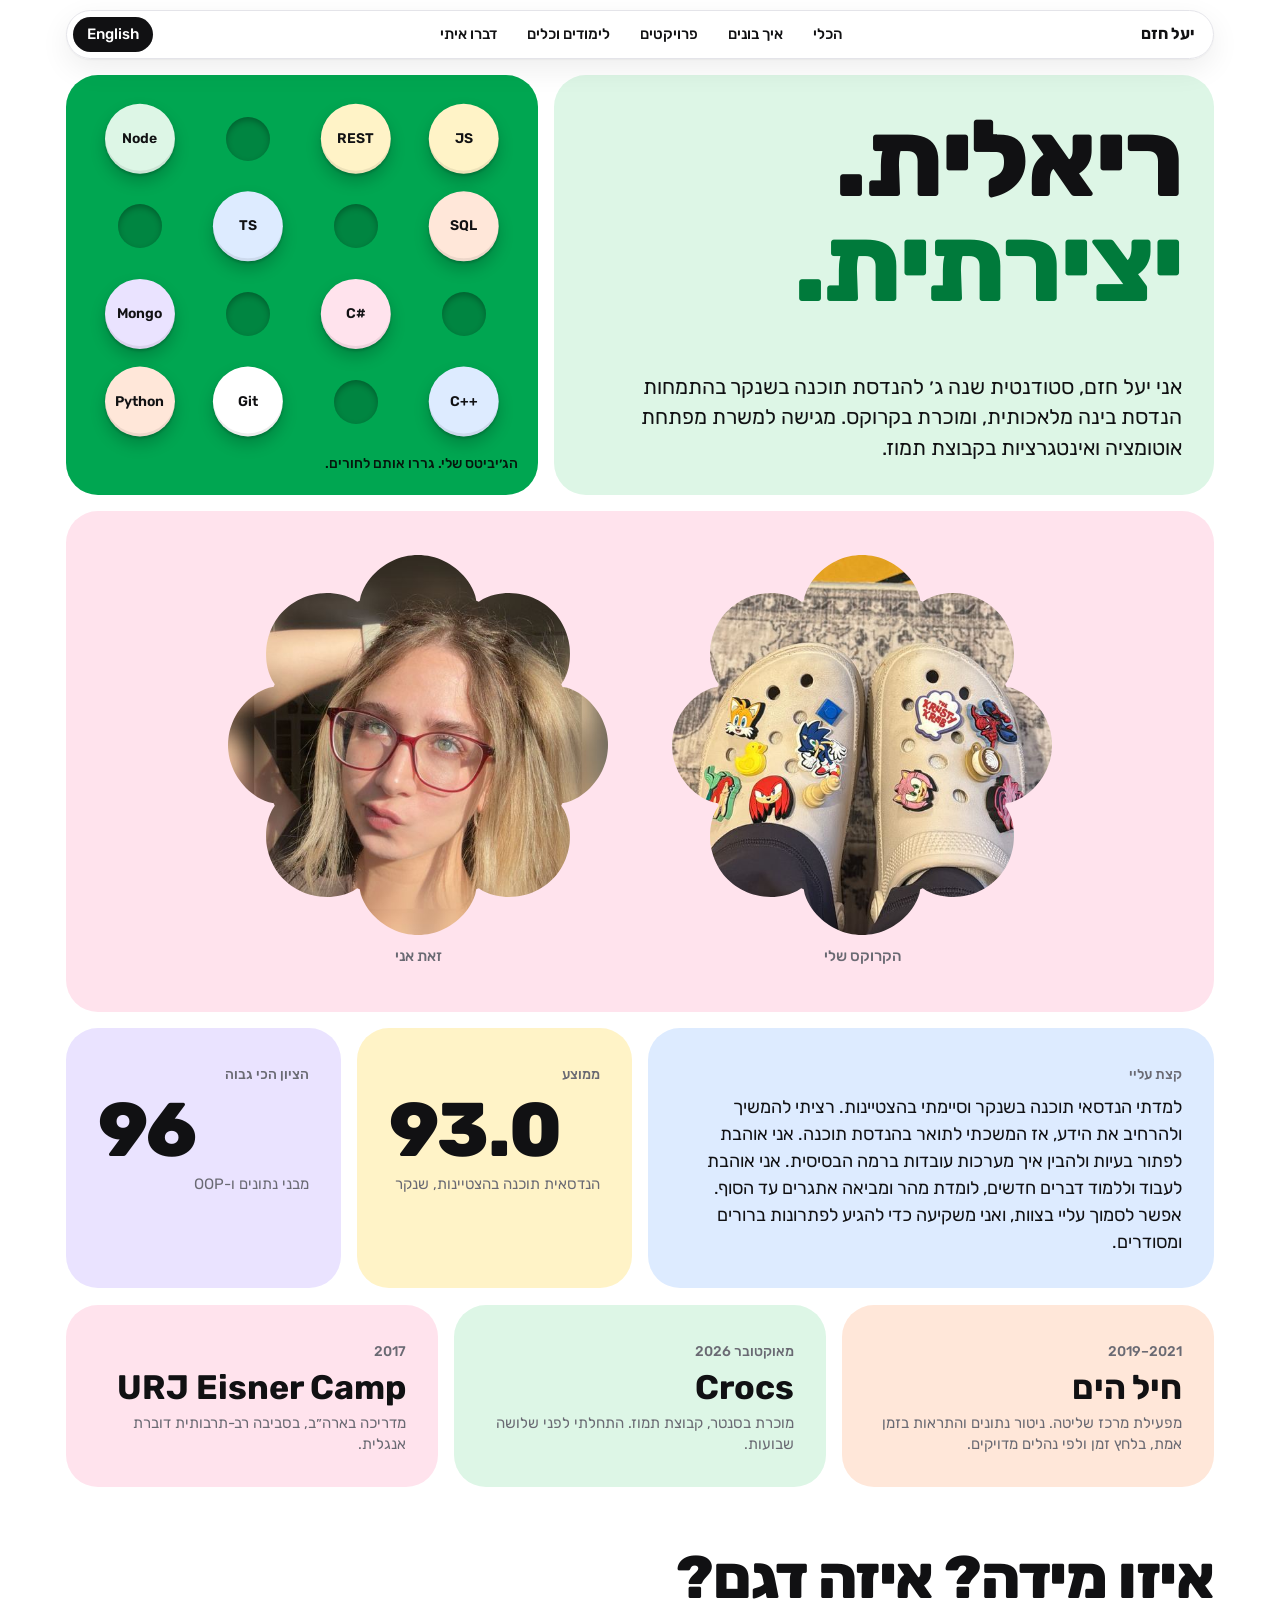
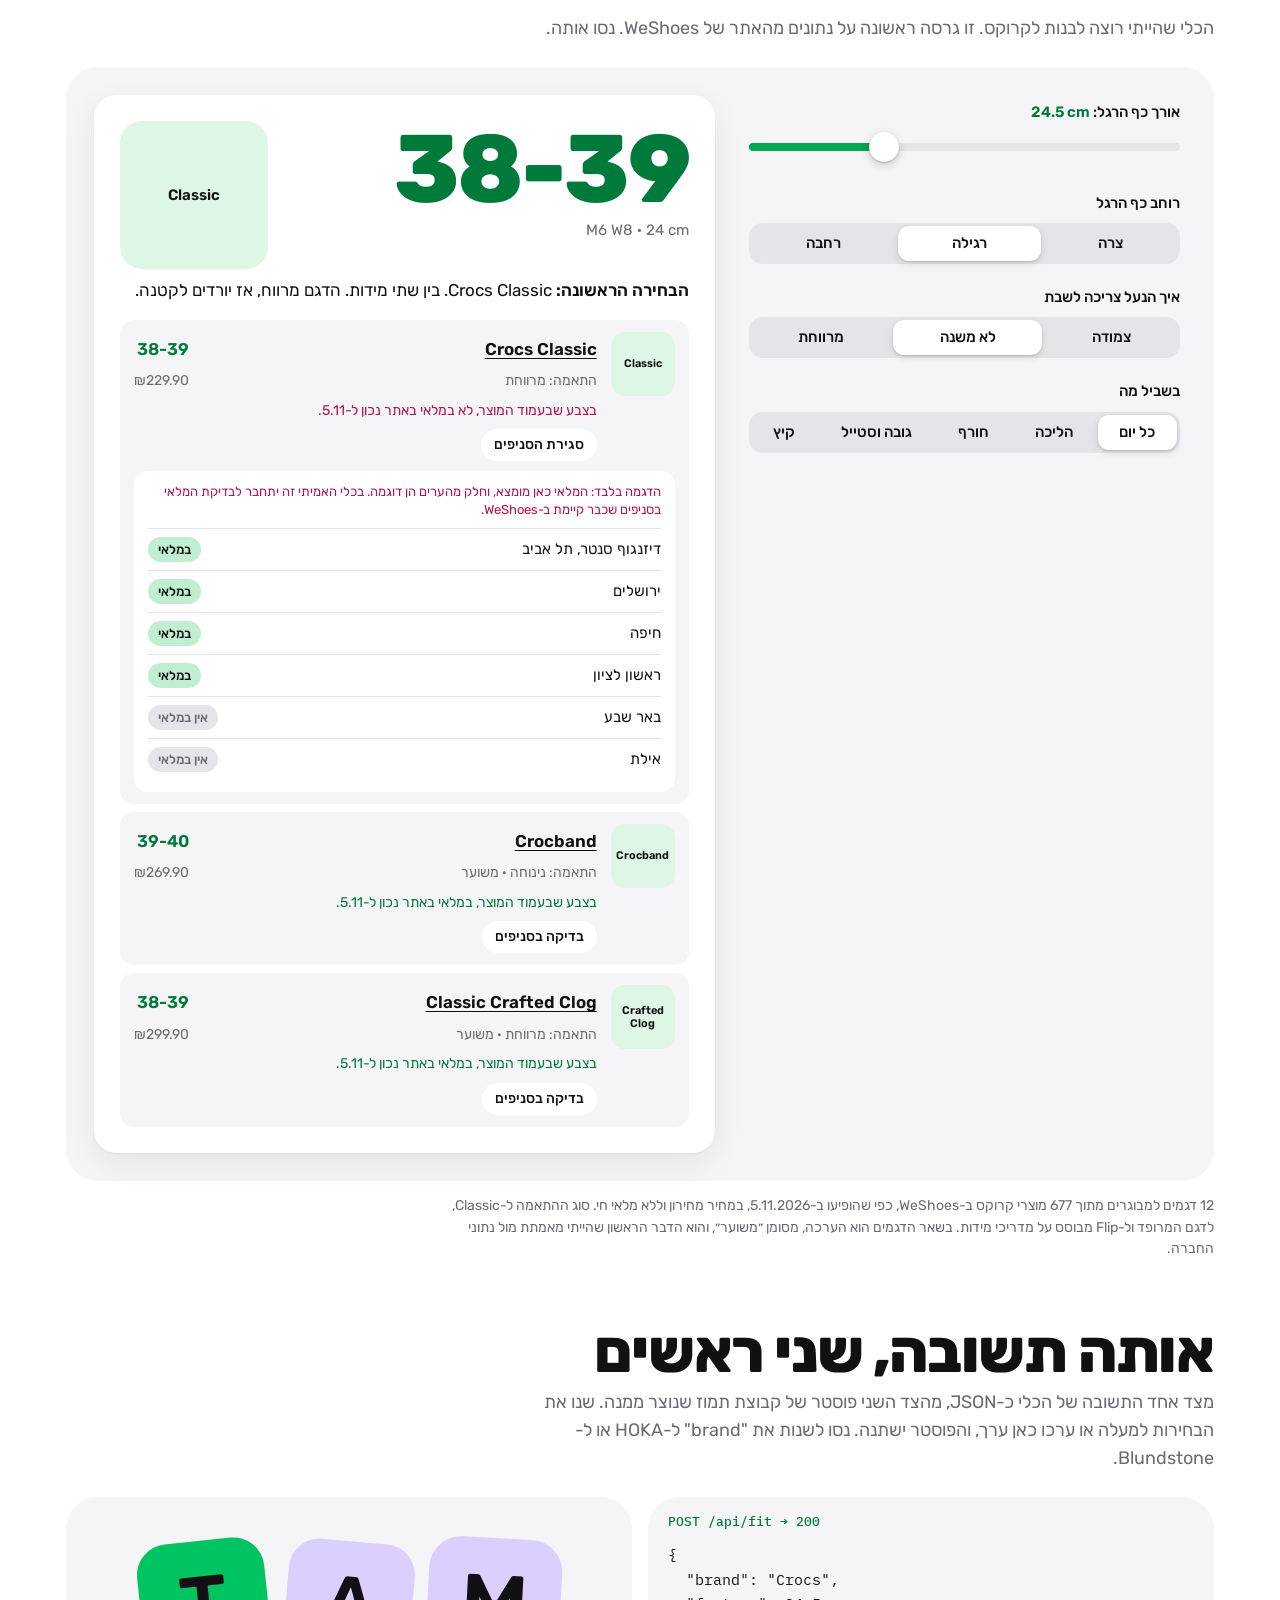
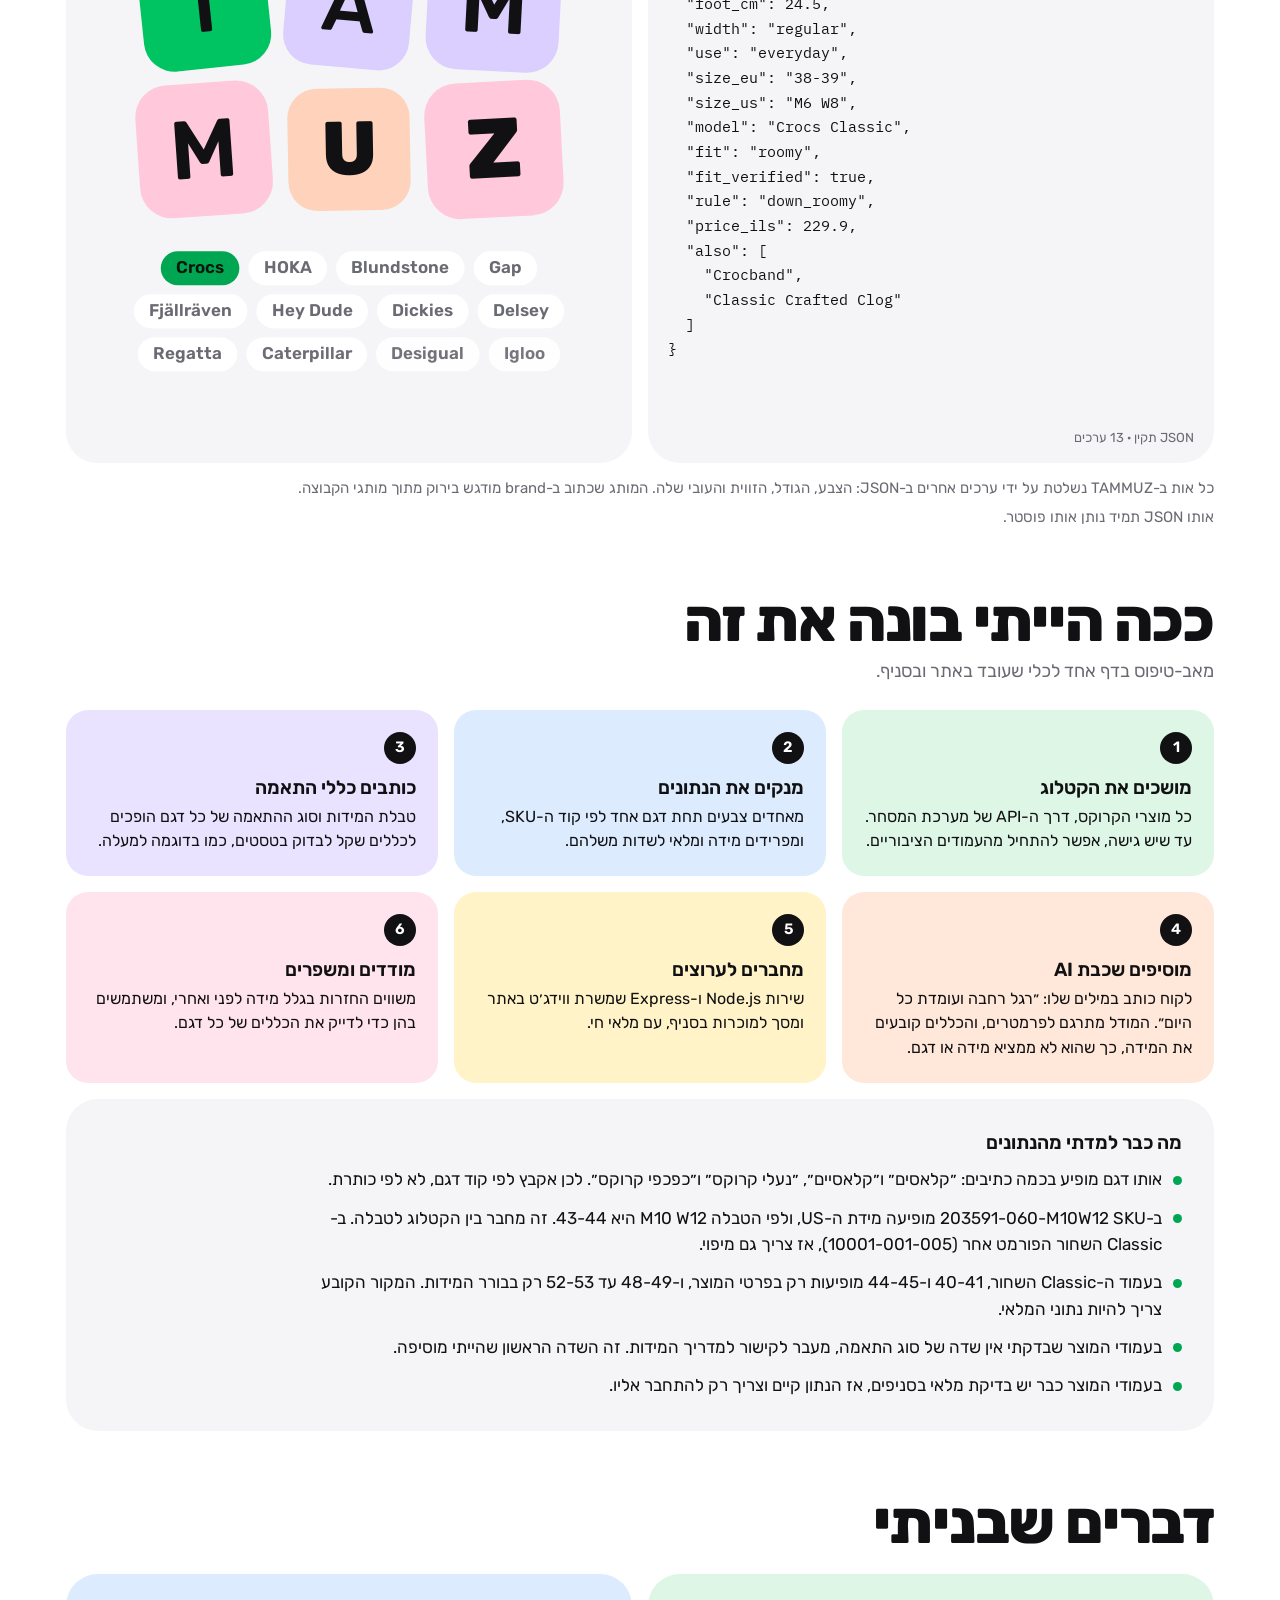
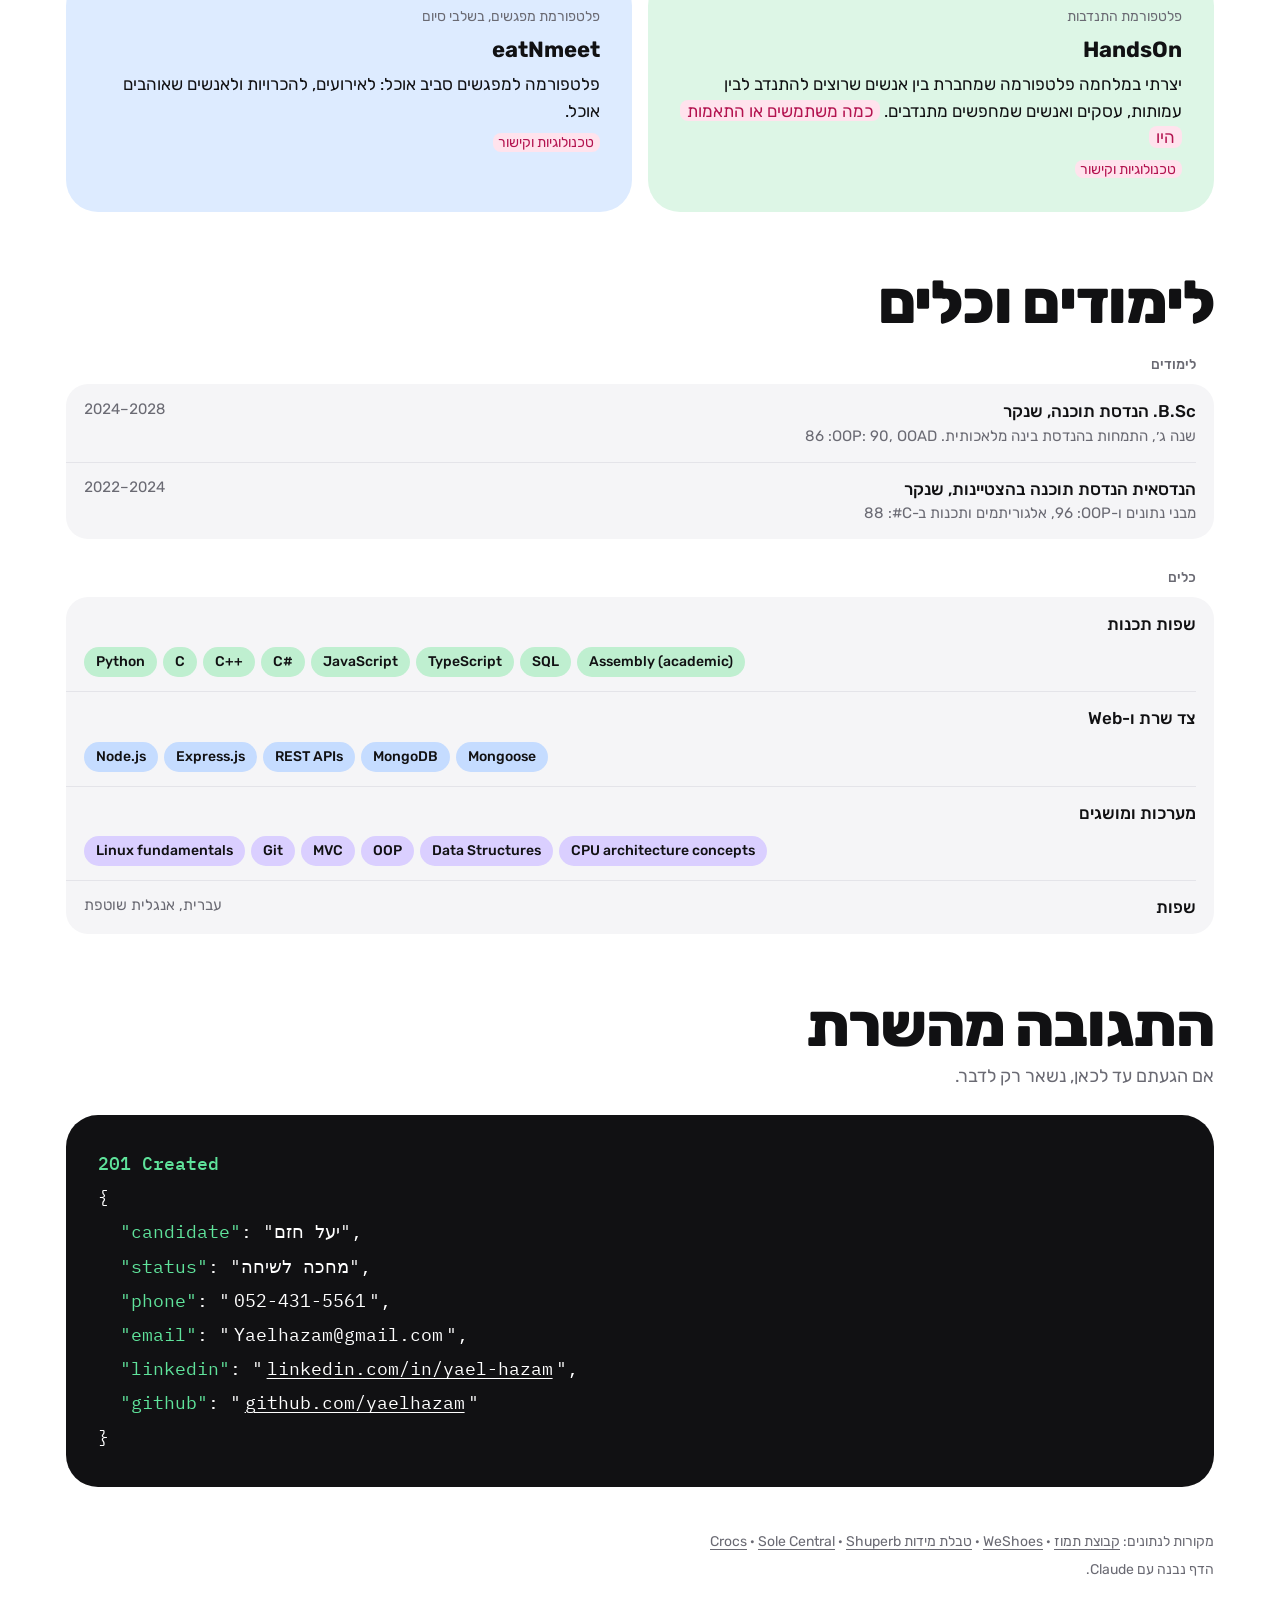
==== index.html @ b207a718 "Add files via upload" ====
<!doctype html>
<html lang="he" dir="rtl">
<head>
<meta charset="utf-8">
<meta name="viewport" content="width=device-width,initial-scale=1,viewport-fit=cover">
<style>:root{color-scheme:light;box-sizing:border-box;padding-top:env(safe-area-inset-top,0px);padding-bottom:env(safe-area-inset-bottom,0px)}body{margin:0;padding:0;font:14px -apple-system,BlinkMacSystemFont,sans-serif}img{max-width:100%}[hidden]{display:none!important}</style>
<title>יעל חזם | Yael Hazam</title>
<meta name="description" content="יעל חזם, סטודנטית להנדסת תוכנה בשנקר בהתמחות הנדסת בינה מלאכותית. מועמדת למשרת מפתחת אוטומציה ואינטגרציות בקבוצת תמוז.">
<meta property="og:title" content="יעל חזם | Yael Hazam">
<meta property="og:description" content="ריאלית. יצירתית. מועמדת למשרת מפתחת אוטומציה ואינטגרציות בקבוצת תמוז.">
<link rel="preconnect" href="https://fonts.googleapis.com">
<link rel="preconnect" href="https://fonts.gstatic.com" crossorigin>
<link rel="stylesheet" href="https://fonts.googleapis.com/css2?family=Rubik:wght@400;500;600;700;800&family=IBM+Plex+Mono:wght@400;500&display=swap">
<style>
/* Layout: an iOS-style bento of soft rounded cards. White and black, Crocs green as the one strong color, pastels as card fills. */
:root {
  --bg: #FFFFFF;
  --surface: #F5F5F7;
  --card: #FFFFFF;
  --fg: #111113;
  --muted: #6A6A73;
  --line: #E4E4E9;
  --green: #00A651;
  --green-text: #007A3B;
  --on-green: #06170D;
  --hole: #008541;
  --mint: #DDF6E6;
  --sky: #DDEBFF;
  --lilac: #EAE3FF;
  --peach: #FFE7D9;
  --butter: #FFF3C7;
  --pink: #FFE3ED;
  --ink-card: #111113;
  --on-ink: #FFFFFF;
  --todo-bg: #FFE3ED;
  --todo-fg: #B3134F;
  --glass: rgba(255,255,255,.72);
  --shadow: 0 1px 2px rgba(17,17,19,.05), 0 10px 30px rgba(17,17,19,.07);
  --shadow-up: 0 2px 4px rgba(17,17,19,.06), 0 22px 48px rgba(17,17,19,.13);
  --key-stroke: #111113;
  --blend: multiply;
  --r-l: 32px;
  --r-m: 22px;
  --r-s: 14px;
  --spring: cubic-bezier(.34,1.56,.64,1);
  --ease: cubic-bezier(.2,.8,.2,1);
  --ui: "Rubik", "Arial Hebrew", system-ui, sans-serif;
  --mono: "IBM Plex Mono", ui-monospace, Menlo, Consolas, monospace;
}
@media (prefers-color-scheme: dark) {
  :root:not([data-theme="light"]) {
    --bg: #000000; --surface: #111113; --card: #1C1C1E; --fg: #F5F5F7; --muted: #A1A1AA; --line: #2C2C30;
    --green-text: #3DDC84; --hole: #008541;
    --mint: #10281B; --sky: #13233A; --lilac: #211C38; --peach: #32211A; --butter: #2C2712; --pink: #331A26;
    --ink-card: #1C1C1E; --todo-bg: #3A1626; --todo-fg: #FF9CC0; --glass: rgba(28,28,30,.72);
    --shadow: 0 1px 2px rgba(0,0,0,.4), 0 10px 30px rgba(0,0,0,.4);
    --shadow-up: 0 2px 4px rgba(0,0,0,.5), 0 22px 48px rgba(0,0,0,.6);
    --key-stroke: #F5F5F7; --blend: screen; color-scheme: dark;
  }
}
:root[data-theme="dark"] {
  --bg: #000000; --surface: #111113; --card: #1C1C1E; --fg: #F5F5F7; --muted: #A1A1AA; --line: #2C2C30;
  --green-text: #3DDC84; --hole: #008541;
  --mint: #10281B; --sky: #13233A; --lilac: #211C38; --peach: #32211A; --butter: #2C2712; --pink: #331A26;
  --ink-card: #1C1C1E; --todo-bg: #3A1626; --todo-fg: #FF9CC0; --glass: rgba(28,28,30,.72);
  --shadow: 0 1px 2px rgba(0,0,0,.4), 0 10px 30px rgba(0,0,0,.4);
  --shadow-up: 0 2px 4px rgba(0,0,0,.5), 0 22px 48px rgba(0,0,0,.6);
  --key-stroke: #F5F5F7; --blend: screen; color-scheme: dark;
}

* { box-sizing: border-box; }
html { scroll-behavior: smooth; }
@media (prefers-reduced-motion: reduce) { html { scroll-behavior: auto; } }
body { background: var(--bg); color: var(--fg); font: 400 17px/1.55 var(--ui); -webkit-font-smoothing: antialiased; }
body::before { content: ""; position: fixed; inset: 0 0 auto; height: env(safe-area-inset-top, 0px); z-index: 10; background: var(--bg); }
.page { overflow-x: clip; }
.page[data-lang="he"] [data-l="en"], .page[data-lang="en"] [data-l="he"] { display: none !important; }
.wrap {
  max-width: 1180px; margin-inline: auto;
  padding-left: max(16px, env(safe-area-inset-left, 0px));
  padding-right: max(16px, env(safe-area-inset-right, 0px));
}
a { color: inherit; text-underline-offset: 3px; }
button { font-family: inherit; }
:focus-visible { outline: 3px solid var(--green); outline-offset: 2px; }
.n { unicode-bidi: isolate; direction: ltr; display: inline-block; }
.todo { color: var(--todo-fg); background: var(--todo-bg); border-radius: 8px; padding: .05em .4em; box-decoration-break: clone; -webkit-box-decoration-break: clone; }

/* Floating nav */
.nav {
  position: sticky; top: calc(env(safe-area-inset-top, 0px) + 10px); z-index: 20;
  margin-top: 10px;
}
.nav-in {
  display: flex; align-items: center; justify-content: space-between; gap: 12px;
  background: var(--glass); -webkit-backdrop-filter: saturate(180%) blur(20px); backdrop-filter: saturate(180%) blur(20px);
  border: 1px solid var(--line); border-radius: 999px; padding: 6px 6px 6px 6px; box-shadow: var(--shadow);
}
.nav strong { font-weight: 700; font-size: 16px; padding-inline: 12px; white-space: nowrap; }
.nav-links { display: flex; gap: 2px; }
.nav-links button, .lang {
  border: 0; background: transparent; color: var(--fg); font-size: 15px; font-weight: 500; line-height: 1;
  padding: 10px 14px; border-radius: 999px; cursor: pointer; white-space: nowrap;
  transition: background .2s, transform .25s var(--spring);
}
.nav-links button:hover { background: var(--surface); }
.nav-links button:active, .lang:active { transform: scale(.94); }
.lang { background: var(--fg); color: var(--bg); }
@media (max-width: 720px) { .nav-links { display: none; } }

/* Cards */
.card {
  border-radius: var(--r-l); padding: clamp(20px, 3vw, 32px); min-width: 0; position: relative; overflow: hidden;
  transition: transform .45s var(--ease), box-shadow .35s var(--ease);
  --rx: 0deg; --ry: 0deg; --lift: 0px; --s: 1;
  transform: perspective(900px) rotateX(var(--rx)) rotateY(var(--ry)) translateY(var(--lift)) scale(var(--s));
}
[data-tilt] { cursor: default; }
[data-tilt]::after {
  content: ""; position: absolute; inset: 0; pointer-events: none; opacity: 0; transition: opacity .3s;
  background: radial-gradient(150px circle at var(--mx, 50%) var(--my, 50%), rgba(255,255,255,.16), transparent 70%);
}
@media (hover: hover) and (prefers-reduced-motion: no-preference) {
  [data-tilt]:hover { --lift: -6px; box-shadow: var(--shadow-up); z-index: 2; }
  [data-tilt]:hover::after { opacity: 1; }
  [data-tilt]:active { --s: .985; }
}
.reveal-pre { --lift: 34px; --s: .97; }
.mint { background: var(--mint); } .sky { background: var(--sky); } .lilac { background: var(--lilac); }
.peach { background: var(--peach); } .butter { background: var(--butter); } .pinkc { background: var(--pink); }

/* Hero */
.hero { padding-block: 16px 16px; display: grid; grid-template-columns: minmax(0, 7fr) minmax(0, 5fr); gap: 16px; }
.hero-text { display: flex; flex-direction: column; justify-content: space-between; gap: 28px; }
h1 { margin: 0; font: 800 clamp(56px, 8.4vw, 112px)/.98 var(--ui); letter-spacing: -.02em; }
h1 .b { color: var(--green-text); display: block; }
h1 .a { display: block; }
.hero-top { display: flex; justify-content: space-between; align-items: flex-start; gap: 16px; }
.hero-top h1 { min-width: 0; }
.band { padding-block: 0 16px; }
.bloom-card { display: flex; justify-content: center; align-items: flex-start; gap: clamp(12px, 5vw, 64px); padding-block: clamp(24px, 4vw, 44px); }
.bloom { flex: 0 1 380px; min-width: 0; margin: 0; display: grid; justify-items: center; gap: 10px; }
.bloom img {
  display: block; width: 100%; max-width: 100%; aspect-ratio: 1; height: auto; object-fit: cover;
  -webkit-mask: url("data:image/svg+xml,%3Csvg%20xmlns%3D%22http%3A//www.w3.org/2000/svg%22%20viewBox%3D%220%200%201%201%22%3E%3Cpolygon%20points%3D%221.0000%2C0.5000%200.9998%2C0.5087%200.9990%2C0.5174%200.9978%2C0.5261%200.9961%2C0.5347%200.9939%2C0.5432%200.9912%2C0.5516%200.9880%2C0.5599%200.9843%2C0.5681%200.9802%2C0.5761%200.9756%2C0.5839%200.9706%2C0.5915%200.9651%2C0.5989%200.9591%2C0.6060%200.9527%2C0.6129%200.9458%2C0.6195%200.9385%2C0.6257%200.9306%2C0.6317%200.9222%2C0.6372%200.9132%2C0.6423%200.9035%2C0.6469%200.8926%2C0.6507%200.8797%2C0.6534%200.8770%2C0.6600%200.8842%2C0.6711%200.8891%2C0.6815%200.8928%2C0.6916%200.8956%2C0.7016%200.8976%2C0.7114%200.8990%2C0.7211%200.8997%2C0.7308%200.8999%2C0.7403%200.8996%2C0.7497%200.8988%2C0.7590%200.8974%2C0.7681%200.8956%2C0.7770%200.8934%2C0.7858%200.8906%2C0.7943%200.8874%2C0.8027%200.8838%2C0.8108%200.8798%2C0.8187%200.8753%2C0.8262%200.8704%2C0.8335%200.8652%2C0.8405%200.8595%2C0.8472%200.8536%2C0.8536%200.8472%2C0.8595%200.8405%2C0.8652%200.8335%2C0.8704%200.8262%2C0.8753%200.8187%2C0.8798%200.8108%2C0.8838%200.8027%2C0.8874%200.7943%2C0.8906%200.7858%2C0.8934%200.7770%2C0.8956%200.7681%2C0.8974%200.7590%2C0.8988%200.7497%2C0.8996%200.7403%2C0.8999%200.7308%2C0.8997%200.7211%2C0.8990%200.7114%2C0.8976%200.7016%2C0.8956%200.6916%2C0.8928%200.6815%2C0.8891%200.6711%2C0.8842%200.6600%2C0.8770%200.6534%2C0.8797%200.6507%2C0.8926%200.6469%2C0.9035%200.6423%2C0.9132%200.6372%2C0.9222%200.6317%2C0.9306%200.6257%2C0.9385%200.6195%2C0.9458%200.6129%2C0.9527%200.6060%2C0.9591%200.5989%2C0.9651%200.5915%2C0.9706%200.5839%2C0.9756%200.5761%2C0.9802%200.5681%2C0.9843%200.5599%2C0.9880%200.5516%2C0.9912%200.5432%2C0.9939%200.5347%2C0.9961%200.5261%2C0.9978%200.5174%2C0.9990%200.5087%2C0.9998%200.5000%2C1.0000%200.4913%2C0.9998%200.4826%2C0.9990%200.4739%2C0.9978%200.4653%2C0.9961%200.4568%2C0.9939%200.4484%2C0.9912%200.4401%2C0.9880%200.4319%2C0.9843%200.4239%2C0.9802%200.4161%2C0.9756%200.4085%2C0.9706%200.4011%2C0.9651%200.3940%2C0.9591%200.3871%2C0.9527%200.3805%2C0.9458%200.3743%2C0.9385%200.3683%2C0.9306%200.3628%2C0.9222%200.3577%2C0.9132%200.3531%2C0.9035%200.3493%2C0.8926%200.3466%2C0.8797%200.3400%2C0.8770%200.3289%2C0.8842%200.3185%2C0.8891%200.3084%2C0.8928%200.2984%2C0.8956%200.2886%2C0.8976%200.2789%2C0.8990%200.2692%2C0.8997%200.2597%2C0.8999%200.2503%2C0.8996%200.2410%2C0.8988%200.2319%2C0.8974%200.2230%2C0.8956%200.2142%2C0.8934%200.2057%2C0.8906%200.1973%2C0.8874%200.1892%2C0.8838%200.1813%2C0.8798%200.1738%2C0.8753%200.1665%2C0.8704%200.1595%2C0.8652%200.1528%2C0.8595%200.1464%2C0.8536%200.1405%2C0.8472%200.1348%2C0.8405%200.1296%2C0.8335%200.1247%2C0.8262%200.1202%2C0.8187%200.1162%2C0.8108%200.1126%2C0.8027%200.1094%2C0.7943%200.1066%2C0.7858%200.1044%2C0.7770%200.1026%2C0.7681%200.1012%2C0.7590%200.1004%2C0.7497%200.1001%2C0.7403%200.1003%2C0.7308%200.1010%2C0.7211%200.1024%2C0.7114%200.1044%2C0.7016%200.1072%2C0.6916%200.1109%2C0.6815%200.1158%2C0.6711%200.1230%2C0.6600%200.1203%2C0.6534%200.1074%2C0.6507%200.0965%2C0.6469%200.0868%2C0.6423%200.0778%2C0.6372%200.0694%2C0.6317%200.0615%2C0.6257%200.0542%2C0.6195%200.0473%2C0.6129%200.0409%2C0.6060%200.0349%2C0.5989%200.0294%2C0.5915%200.0244%2C0.5839%200.0198%2C0.5761%200.0157%2C0.5681%200.0120%2C0.5599%200.0088%2C0.5516%200.0061%2C0.5432%200.0039%2C0.5347%200.0022%2C0.5261%200.0010%2C0.5174%200.0002%2C0.5087%200.0000%2C0.5000%200.0002%2C0.4913%200.0010%2C0.4826%200.0022%2C0.4739%200.0039%2C0.4653%200.0061%2C0.4568%200.0088%2C0.4484%200.0120%2C0.4401%200.0157%2C0.4319%200.0198%2C0.4239%200.0244%2C0.4161%200.0294%2C0.4085%200.0349%2C0.4011%200.0409%2C0.3940%200.0473%2C0.3871%200.0542%2C0.3805%200.0615%2C0.3743%200.0694%2C0.3683%200.0778%2C0.3628%200.0868%2C0.3577%200.0965%2C0.3531%200.1074%2C0.3493%200.1203%2C0.3466%200.1230%2C0.3400%200.1158%2C0.3289%200.1109%2C0.3185%200.1072%2C0.3084%200.1044%2C0.2984%200.1024%2C0.2886%200.1010%2C0.2789%200.1003%2C0.2692%200.1001%2C0.2597%200.1004%2C0.2503%200.1012%2C0.2410%200.1026%2C0.2319%200.1044%2C0.2230%200.1066%2C0.2142%200.1094%2C0.2057%200.1126%2C0.1973%200.1162%2C0.1892%200.1202%2C0.1813%200.1247%2C0.1738%200.1296%2C0.1665%200.1348%2C0.1595%200.1405%2C0.1528%200.1464%2C0.1464%200.1528%2C0.1405%200.1595%2C0.1348%200.1665%2C0.1296%200.1738%2C0.1247%200.1813%2C0.1202%200.1892%2C0.1162%200.1973%2C0.1126%200.2057%2C0.1094%200.2142%2C0.1066%200.2230%2C0.1044%200.2319%2C0.1026%200.2410%2C0.1012%200.2503%2C0.1004%200.2597%2C0.1001%200.2692%2C0.1003%200.2789%2C0.1010%200.2886%2C0.1024%200.2984%2C0.1044%200.3084%2C0.1072%200.3185%2C0.1109%200.3289%2C0.1158%200.3400%2C0.1230%200.3466%2C0.1203%200.3493%2C0.1074%200.3531%2C0.0965%200.3577%2C0.0868%200.3628%2C0.0778%200.3683%2C0.0694%200.3743%2C0.0615%200.3805%2C0.0542%200.3871%2C0.0473%200.3940%2C0.0409%200.4011%2C0.0349%200.4085%2C0.0294%200.4161%2C0.0244%200.4239%2C0.0198%200.4319%2C0.0157%200.4401%2C0.0120%200.4484%2C0.0088%200.4568%2C0.0061%200.4653%2C0.0039%200.4739%2C0.0022%200.4826%2C0.0010%200.4913%2C0.0002%200.5000%2C0.0000%200.5087%2C0.0002%200.5174%2C0.0010%200.5261%2C0.0022%200.5347%2C0.0039%200.5432%2C0.0061%200.5516%2C0.0088%200.5599%2C0.0120%200.5681%2C0.0157%200.5761%2C0.0198%200.5839%2C0.0244%200.5915%2C0.0294%200.5989%2C0.0349%200.6060%2C0.0409%200.6129%2C0.0473%200.6195%2C0.0542%200.6257%2C0.0615%200.6317%2C0.0694%200.6372%2C0.0778%200.6423%2C0.0868%200.6469%2C0.0965%200.6507%2C0.1074%200.6534%2C0.1203%200.6600%2C0.1230%200.6711%2C0.1158%200.6815%2C0.1109%200.6916%2C0.1072%200.7016%2C0.1044%200.7114%2C0.1024%200.7211%2C0.1010%200.7308%2C0.1003%200.7403%2C0.1001%200.7497%2C0.1004%200.7590%2C0.1012%200.7681%2C0.1026%200.7770%2C0.1044%200.7858%2C0.1066%200.7943%2C0.1094%200.8027%2C0.1126%200.8108%2C0.1162%200.8187%2C0.1202%200.8262%2C0.1247%200.8335%2C0.1296%200.8405%2C0.1348%200.8472%2C0.1405%200.8536%2C0.1464%200.8595%2C0.1528%200.8652%2C0.1595%200.8704%2C0.1665%200.8753%2C0.1738%200.8798%2C0.1813%200.8838%2C0.1892%200.8874%2C0.1973%200.8906%2C0.2057%200.8934%2C0.2142%200.8956%2C0.2230%200.8974%2C0.2319%200.8988%2C0.2410%200.8996%2C0.2503%200.8999%2C0.2597%200.8997%2C0.2692%200.8990%2C0.2789%200.8976%2C0.2886%200.8956%2C0.2984%200.8928%2C0.3084%200.8891%2C0.3185%200.8842%2C0.3289%200.8770%2C0.3400%200.8797%2C0.3466%200.8926%2C0.3493%200.9035%2C0.3531%200.9132%2C0.3577%200.9222%2C0.3628%200.9306%2C0.3683%200.9385%2C0.3743%200.9458%2C0.3805%200.9527%2C0.3871%200.9591%2C0.3940%200.9651%2C0.4011%200.9706%2C0.4085%200.9756%2C0.4161%200.9802%2C0.4239%200.9843%2C0.4319%200.9880%2C0.4401%200.9912%2C0.4484%200.9939%2C0.4568%200.9961%2C0.4653%200.9978%2C0.4739%200.9990%2C0.4826%200.9998%2C0.4913%201.0000%2C0.5000%22/%3E%3C/svg%3E") center / 100% 100% no-repeat;
  mask: url("data:image/svg+xml,%3Csvg%20xmlns%3D%22http%3A//www.w3.org/2000/svg%22%20viewBox%3D%220%200%201%201%22%3E%3Cpolygon%20points%3D%221.0000%2C0.5000%200.9998%2C0.5087%200.9990%2C0.5174%200.9978%2C0.5261%200.9961%2C0.5347%200.9939%2C0.5432%200.9912%2C0.5516%200.9880%2C0.5599%200.9843%2C0.5681%200.9802%2C0.5761%200.9756%2C0.5839%200.9706%2C0.5915%200.9651%2C0.5989%200.9591%2C0.6060%200.9527%2C0.6129%200.9458%2C0.6195%200.9385%2C0.6257%200.9306%2C0.6317%200.9222%2C0.6372%200.9132%2C0.6423%200.9035%2C0.6469%200.8926%2C0.6507%200.8797%2C0.6534%200.8770%2C0.6600%200.8842%2C0.6711%200.8891%2C0.6815%200.8928%2C0.6916%200.8956%2C0.7016%200.8976%2C0.7114%200.8990%2C0.7211%200.8997%2C0.7308%200.8999%2C0.7403%200.8996%2C0.7497%200.8988%2C0.7590%200.8974%2C0.7681%200.8956%2C0.7770%200.8934%2C0.7858%200.8906%2C0.7943%200.8874%2C0.8027%200.8838%2C0.8108%200.8798%2C0.8187%200.8753%2C0.8262%200.8704%2C0.8335%200.8652%2C0.8405%200.8595%2C0.8472%200.8536%2C0.8536%200.8472%2C0.8595%200.8405%2C0.8652%200.8335%2C0.8704%200.8262%2C0.8753%200.8187%2C0.8798%200.8108%2C0.8838%200.8027%2C0.8874%200.7943%2C0.8906%200.7858%2C0.8934%200.7770%2C0.8956%200.7681%2C0.8974%200.7590%2C0.8988%200.7497%2C0.8996%200.7403%2C0.8999%200.7308%2C0.8997%200.7211%2C0.8990%200.7114%2C0.8976%200.7016%2C0.8956%200.6916%2C0.8928%200.6815%2C0.8891%200.6711%2C0.8842%200.6600%2C0.8770%200.6534%2C0.8797%200.6507%2C0.8926%200.6469%2C0.9035%200.6423%2C0.9132%200.6372%2C0.9222%200.6317%2C0.9306%200.6257%2C0.9385%200.6195%2C0.9458%200.6129%2C0.9527%200.6060%2C0.9591%200.5989%2C0.9651%200.5915%2C0.9706%200.5839%2C0.9756%200.5761%2C0.9802%200.5681%2C0.9843%200.5599%2C0.9880%200.5516%2C0.9912%200.5432%2C0.9939%200.5347%2C0.9961%200.5261%2C0.9978%200.5174%2C0.9990%200.5087%2C0.9998%200.5000%2C1.0000%200.4913%2C0.9998%200.4826%2C0.9990%200.4739%2C0.9978%200.4653%2C0.9961%200.4568%2C0.9939%200.4484%2C0.9912%200.4401%2C0.9880%200.4319%2C0.9843%200.4239%2C0.9802%200.4161%2C0.9756%200.4085%2C0.9706%200.4011%2C0.9651%200.3940%2C0.9591%200.3871%2C0.9527%200.3805%2C0.9458%200.3743%2C0.9385%200.3683%2C0.9306%200.3628%2C0.9222%200.3577%2C0.9132%200.3531%2C0.9035%200.3493%2C0.8926%200.3466%2C0.8797%200.3400%2C0.8770%200.3289%2C0.8842%200.3185%2C0.8891%200.3084%2C0.8928%200.2984%2C0.8956%200.2886%2C0.8976%200.2789%2C0.8990%200.2692%2C0.8997%200.2597%2C0.8999%200.2503%2C0.8996%200.2410%2C0.8988%200.2319%2C0.8974%200.2230%2C0.8956%200.2142%2C0.8934%200.2057%2C0.8906%200.1973%2C0.8874%200.1892%2C0.8838%200.1813%2C0.8798%200.1738%2C0.8753%200.1665%2C0.8704%200.1595%2C0.8652%200.1528%2C0.8595%200.1464%2C0.8536%200.1405%2C0.8472%200.1348%2C0.8405%200.1296%2C0.8335%200.1247%2C0.8262%200.1202%2C0.8187%200.1162%2C0.8108%200.1126%2C0.8027%200.1094%2C0.7943%200.1066%2C0.7858%200.1044%2C0.7770%200.1026%2C0.7681%200.1012%2C0.7590%200.1004%2C0.7497%200.1001%2C0.7403%200.1003%2C0.7308%200.1010%2C0.7211%200.1024%2C0.7114%200.1044%2C0.7016%200.1072%2C0.6916%200.1109%2C0.6815%200.1158%2C0.6711%200.1230%2C0.6600%200.1203%2C0.6534%200.1074%2C0.6507%200.0965%2C0.6469%200.0868%2C0.6423%200.0778%2C0.6372%200.0694%2C0.6317%200.0615%2C0.6257%200.0542%2C0.6195%200.0473%2C0.6129%200.0409%2C0.6060%200.0349%2C0.5989%200.0294%2C0.5915%200.0244%2C0.5839%200.0198%2C0.5761%200.0157%2C0.5681%200.0120%2C0.5599%200.0088%2C0.5516%200.0061%2C0.5432%200.0039%2C0.5347%200.0022%2C0.5261%200.0010%2C0.5174%200.0002%2C0.5087%200.0000%2C0.5000%200.0002%2C0.4913%200.0010%2C0.4826%200.0022%2C0.4739%200.0039%2C0.4653%200.0061%2C0.4568%200.0088%2C0.4484%200.0120%2C0.4401%200.0157%2C0.4319%200.0198%2C0.4239%200.0244%2C0.4161%200.0294%2C0.4085%200.0349%2C0.4011%200.0409%2C0.3940%200.0473%2C0.3871%200.0542%2C0.3805%200.0615%2C0.3743%200.0694%2C0.3683%200.0778%2C0.3628%200.0868%2C0.3577%200.0965%2C0.3531%200.1074%2C0.3493%200.1203%2C0.3466%200.1230%2C0.3400%200.1158%2C0.3289%200.1109%2C0.3185%200.1072%2C0.3084%200.1044%2C0.2984%200.1024%2C0.2886%200.1010%2C0.2789%200.1003%2C0.2692%200.1001%2C0.2597%200.1004%2C0.2503%200.1012%2C0.2410%200.1026%2C0.2319%200.1044%2C0.2230%200.1066%2C0.2142%200.1094%2C0.2057%200.1126%2C0.1973%200.1162%2C0.1892%200.1202%2C0.1813%200.1247%2C0.1738%200.1296%2C0.1665%200.1348%2C0.1595%200.1405%2C0.1528%200.1464%2C0.1464%200.1528%2C0.1405%200.1595%2C0.1348%200.1665%2C0.1296%200.1738%2C0.1247%200.1813%2C0.1202%200.1892%2C0.1162%200.1973%2C0.1126%200.2057%2C0.1094%200.2142%2C0.1066%200.2230%2C0.1044%200.2319%2C0.1026%200.2410%2C0.1012%200.2503%2C0.1004%200.2597%2C0.1001%200.2692%2C0.1003%200.2789%2C0.1010%200.2886%2C0.1024%200.2984%2C0.1044%200.3084%2C0.1072%200.3185%2C0.1109%200.3289%2C0.1158%200.3400%2C0.1230%200.3466%2C0.1203%200.3493%2C0.1074%200.3531%2C0.0965%200.3577%2C0.0868%200.3628%2C0.0778%200.3683%2C0.0694%200.3743%2C0.0615%200.3805%2C0.0542%200.3871%2C0.0473%200.3940%2C0.0409%200.4011%2C0.0349%200.4085%2C0.0294%200.4161%2C0.0244%200.4239%2C0.0198%200.4319%2C0.0157%200.4401%2C0.0120%200.4484%2C0.0088%200.4568%2C0.0061%200.4653%2C0.0039%200.4739%2C0.0022%200.4826%2C0.0010%200.4913%2C0.0002%200.5000%2C0.0000%200.5087%2C0.0002%200.5174%2C0.0010%200.5261%2C0.0022%200.5347%2C0.0039%200.5432%2C0.0061%200.5516%2C0.0088%200.5599%2C0.0120%200.5681%2C0.0157%200.5761%2C0.0198%200.5839%2C0.0244%200.5915%2C0.0294%200.5989%2C0.0349%200.6060%2C0.0409%200.6129%2C0.0473%200.6195%2C0.0542%200.6257%2C0.0615%200.6317%2C0.0694%200.6372%2C0.0778%200.6423%2C0.0868%200.6469%2C0.0965%200.6507%2C0.1074%200.6534%2C0.1203%200.6600%2C0.1230%200.6711%2C0.1158%200.6815%2C0.1109%200.6916%2C0.1072%200.7016%2C0.1044%200.7114%2C0.1024%200.7211%2C0.1010%200.7308%2C0.1003%200.7403%2C0.1001%200.7497%2C0.1004%200.7590%2C0.1012%200.7681%2C0.1026%200.7770%2C0.1044%200.7858%2C0.1066%200.7943%2C0.1094%200.8027%2C0.1126%200.8108%2C0.1162%200.8187%2C0.1202%200.8262%2C0.1247%200.8335%2C0.1296%200.8405%2C0.1348%200.8472%2C0.1405%200.8536%2C0.1464%200.8595%2C0.1528%200.8652%2C0.1595%200.8704%2C0.1665%200.8753%2C0.1738%200.8798%2C0.1813%200.8838%2C0.1892%200.8874%2C0.1973%200.8906%2C0.2057%200.8934%2C0.2142%200.8956%2C0.2230%200.8974%2C0.2319%200.8988%2C0.2410%200.8996%2C0.2503%200.8999%2C0.2597%200.8997%2C0.2692%200.8990%2C0.2789%200.8976%2C0.2886%200.8956%2C0.2984%200.8928%2C0.3084%200.8891%2C0.3185%200.8842%2C0.3289%200.8770%2C0.3400%200.8797%2C0.3466%200.8926%2C0.3493%200.9035%2C0.3531%200.9132%2C0.3577%200.9222%2C0.3628%200.9306%2C0.3683%200.9385%2C0.3743%200.9458%2C0.3805%200.9527%2C0.3871%200.9591%2C0.3940%200.9651%2C0.4011%200.9706%2C0.4085%200.9756%2C0.4161%200.9802%2C0.4239%200.9843%2C0.4319%200.9880%2C0.4401%200.9912%2C0.4484%200.9939%2C0.4568%200.9961%2C0.4653%200.9978%2C0.4739%200.9990%2C0.4826%200.9998%2C0.4913%201.0000%2C0.5000%22/%3E%3C/svg%3E") center / 100% 100% no-repeat;
  transition: transform .9s var(--spring);
}
@media (hover: hover) and (prefers-reduced-motion: no-preference) { .bloom:hover img { transform: rotate(22deg) scale(1.05); } }
.bloom figcaption { font-size: 15px; font-weight: 500; color: var(--muted); }
.lede { margin: 0; font-size: clamp(18px, 1.9vw, 21px); line-height: 1.45; max-width: 32em; }

.clog { background: var(--green); color: var(--on-green); display: flex; flex-direction: column; min-height: 420px; padding: 20px; user-select: none; -webkit-user-select: none; }
.clog-board { position: relative; flex: 1; min-height: 320px; }
.hole { position: absolute; width: 44px; height: 44px; margin: -22px 0 0 -22px; border-radius: 50%; background: var(--hole); box-shadow: inset 0 3px 6px rgba(0,0,0,.28); transition: transform .3s var(--spring); }
.hole.near { transform: scale(1.5); }
.charm { position: absolute; left: 0; top: 0; width: 70px; height: 70px; margin: -35px 0 0 -35px; touch-action: none; cursor: grab; will-change: transform; transition: transform .5s var(--spring); }
.charm.drag { cursor: grabbing; transition: none; z-index: 5; }
.charm i {
  display: flex; align-items: center; justify-content: center; width: 100%; height: 100%; border-radius: 50%;
  background: var(--c); color: #111113; font: 600 14px/1 var(--ui); font-style: normal;
  box-shadow: 0 2px 3px rgba(0,0,0,.18), 0 8px 16px rgba(0,0,0,.2), inset 0 -3px 0 rgba(0,0,0,.07);
  transition: transform .25s var(--spring);
}
.charm:hover i { transform: scale(1.08); }
.charm.drag i { transform: scale(1.16) rotate(-5deg); }
@media (prefers-reduced-motion: no-preference) {
  .charm b { display: block; width: 100%; height: 100%; animation: bob 4s ease-in-out infinite; animation-delay: var(--d); font-weight: inherit; }
  .charm.drag b { animation: none; }
  @keyframes bob { 50% { transform: translateY(-4px); } }
}
.charm b { display: block; width: 100%; height: 100%; font-weight: inherit; }
.clog-cap { margin: 8px 0 0; font-size: 14px; font-weight: 500; }

/* Bento */
.bento { display: grid; grid-template-columns: repeat(12, minmax(0, 1fr)); gap: 16px; padding-block: 0 16px; }
.c6 { grid-column: span 6; } .c3 { grid-column: span 3; } .c4 { grid-column: span 4; }
.about p { margin: 8px 0 0; font-size: 18px; line-height: 1.5; }
.eyebrow { font-size: 14px; font-weight: 500; color: var(--muted); }
.big-num { font: 800 clamp(52px, 6vw, 76px)/1 var(--ui); letter-spacing: -.02em; display: block; margin-block: 6px; }
.word { font: 700 clamp(26px, 3vw, 34px)/1.1 var(--ui); display: block; margin-block: 6px; }
.tile-note { font-size: 15px; line-height: 1.4; color: var(--muted); display: block; }

section { padding-block: 44px 16px; scroll-margin-top: 80px; }
h2 { margin: 0 0 6px; font: 800 clamp(36px, 5.4vw, 60px)/1.05 var(--ui); letter-spacing: -.02em; text-wrap: balance; }
.intro { max-width: 38em; margin: 0 0 24px; color: var(--muted); font-size: 18px; }

/* Finder */
.finder-card { background: var(--surface); border-radius: var(--r-l); padding: clamp(16px, 2.6vw, 28px); display: grid; grid-template-columns: minmax(0, 5fr) minmax(0, 7fr); gap: clamp(16px, 2.6vw, 28px); align-items: start; }
.controls { display: grid; gap: 22px; min-width: 0; padding: 6px; }
fieldset { border: 0; margin: 0; padding: 0; min-width: 0; }
legend, .flabel { font-weight: 500; font-size: 15px; padding: 0; margin-bottom: 8px; display: block; }
.cm { font-weight: 600; color: var(--green-text); }
#foot {
  -webkit-appearance: none; appearance: none; width: 100%; height: 30px; background: transparent; margin: 0; cursor: pointer;
}
#foot::-webkit-slider-runnable-track { height: 8px; border-radius: 99px; background: linear-gradient(to right, var(--green) var(--pct, 30%), var(--line) var(--pct, 30%)); }
#foot::-moz-range-track { height: 8px; border-radius: 99px; background: var(--line); }
#foot::-moz-range-progress { height: 8px; border-radius: 99px; background: var(--green); }
#foot::-webkit-slider-thumb { -webkit-appearance: none; width: 30px; height: 30px; margin-top: -11px; border-radius: 50%; background: #fff; border: 0; box-shadow: 0 1px 2px rgba(0,0,0,.2), 0 3px 10px rgba(0,0,0,.18); transition: transform .25s var(--spring); }
#foot:active::-webkit-slider-thumb { transform: scale(1.18); }
#foot::-moz-range-thumb { width: 30px; height: 30px; border-radius: 50%; background: #fff; border: 0; box-shadow: 0 1px 2px rgba(0,0,0,.2), 0 3px 10px rgba(0,0,0,.18); }
.seg { display: flex; flex-wrap: wrap; gap: 3px; background: var(--line); border-radius: var(--r-s); padding: 3px; }
.seg label { cursor: pointer; flex: 1 1 auto; position: relative; }
.seg input { position: absolute; opacity: 0; width: 1px; height: 1px; }
.seg label > span { display: block; text-align: center; font-size: 15px; font-weight: 500; line-height: 1; padding: 10px 10px; border-radius: 11px; transition: background .25s, box-shadow .25s, transform .3s var(--spring); white-space: nowrap; }
.seg label:hover > span { background: rgba(127,127,127,.12); }
.seg label:active > span { transform: scale(.95); }
.seg input:checked + span { background: var(--card); box-shadow: 0 1px 2px rgba(0,0,0,.14), 0 3px 8px rgba(0,0,0,.1); }
.seg input:focus-visible + span { outline: 3px solid var(--green); outline-offset: 1px; }

.result { min-width: 0; background: var(--card); border-radius: var(--r-m); padding: clamp(18px, 2.4vw, 26px); box-shadow: var(--shadow); }
.big { display: flex; flex-wrap: wrap; align-items: baseline; gap: 2px 14px; }
.big .size { font: 800 clamp(52px, 9vw, 96px)/1 var(--ui); letter-spacing: -.03em; color: var(--green-text); white-space: nowrap; }
@media (prefers-reduced-motion: no-preference) {
  .pop { animation: pop .45s var(--spring); }
  @keyframes pop { from { transform: scale(.86); } }
}
.big .us { font-size: 15px; color: var(--muted); }
.rule { margin: 8px 0 16px; }
.picks { list-style: none; margin: 0; padding: 0; display: grid; gap: 8px; }
.pick { display: grid; grid-template-columns: 64px minmax(0, 1fr) auto; gap: 0 14px; align-items: center; padding: 12px 14px; border-radius: var(--r-s); background: var(--surface); transition: transform .35s var(--spring), background .2s; }
@media (hover: hover) { .pick:hover { transform: translateX(var(--nudge, -4px)); } }
.page[dir="ltr"] .pick { --nudge: 4px; }
.pick b { font-weight: 600; }
.pick .sz { font-weight: 600; color: var(--green-text); text-align: end; }
.pick .meta { font-size: 14px; color: var(--muted); }
.pick .price { font-size: 14px; color: var(--muted); text-align: end; }
.pick .stock { grid-column: 2 / -1; font-size: 14px; color: var(--green-text); margin-top: 4px; }
.pick .stock.out { color: var(--todo-fg); }
.empty { margin: 0; }
.small { font-size: 14px; color: var(--muted); margin: 14px 0 0; max-width: 56em; }

/* Lab */
.lab { display: grid; grid-template-columns: repeat(2, minmax(0, 1fr)); gap: 16px; align-items: stretch; }
.req { display: flex; flex-direction: column; min-width: 0; background: var(--surface); border-radius: var(--r-l); overflow: hidden; }
.req-head { font: 500 13px/1.4 var(--mono); padding: 16px 20px 0; color: var(--green-text); overflow-wrap: anywhere; }
#payload { flex: 1; width: 100%; min-height: 300px; resize: none; border: 0; background: transparent; color: var(--fg); font: 400 14.5px/1.7 var(--mono); padding: 12px 20px; outline-offset: -3px; border-radius: var(--r-m); }
.status { font-size: 13px; line-height: 1.4; padding: 0 20px 16px; color: var(--muted); }
.status.bad { color: var(--todo-fg); }
.art { min-width: 0; padding: 0; background: var(--surface); aspect-ratio: 1 / 1; max-width: 100%; }
.art canvas { display: block; width: 100%; height: 100%; }
.legend { display: flex; flex-wrap: wrap; gap: 6px 22px; margin: 14px 0 0; font-size: 15px; color: var(--muted); }
.legend i { display: inline-block; width: 22px; height: 6px; border-radius: 9px; vertical-align: middle; margin-inline-end: 8px; }

/* Plan */
.plan { list-style: none; margin: 0; padding: 0; display: grid; grid-template-columns: repeat(3, minmax(0, 1fr)); gap: 16px; counter-reset: s; }
.plan li { counter-increment: s; border-radius: var(--r-m); padding: 22px; }
.plan li::before { content: counter(s); display: flex; align-items: center; justify-content: center; width: 32px; height: 32px; border-radius: 50%; background: var(--fg); color: var(--bg); font-weight: 600; font-size: 15px; margin-bottom: 12px; }
.plan h3, .found h3 { margin: 0 0 4px; font-size: 19px; font-weight: 600; line-height: 1.3; }
.plan p { margin: 0; font-size: 16px; }
.found { margin-top: 16px; background: var(--surface); border-radius: var(--r-l); padding: clamp(20px, 3vw, 32px); }
.found ul { margin: 10px 0 0; padding: 0; list-style: none; display: grid; gap: 12px; max-width: 52em; }
.found li { padding-inline-start: 20px; position: relative; }
.found li::before { content: ""; position: absolute; inset-inline-start: 0; top: .55em; width: 9px; height: 9px; border-radius: 50%; background: var(--green); }

/* Work */
.work { display: grid; grid-template-columns: repeat(2, minmax(0, 1fr)); gap: 16px; }
.work article { display: flex; flex-direction: column; gap: 8px; }
.work h3 { margin: 0; font-size: 22px; font-weight: 700; line-height: 1.25; }
.work p { margin: 0; }
.tag { font-size: 14px; color: var(--muted); }

/* Grouped list, iOS settings style */
.group { background: var(--surface); border-radius: var(--r-m); overflow: hidden; margin: 0; }
.group + .group-label { margin-top: 28px; }
.group-label { font-size: 14px; font-weight: 500; color: var(--muted); margin: 0 0 8px; padding-inline: 18px; }
.row { display: grid; grid-template-columns: minmax(0, 1fr) auto; gap: 2px 20px; padding: 14px 18px; position: relative; transition: background .2s; }
.row + .row::before { content: ""; position: absolute; top: 0; inset-inline: 18px 0; height: 1px; background: var(--line); }
@media (hover: hover) { .row:hover { background: rgba(127,127,127,.09); } }
.row b { font-weight: 500; display: block; }
.row small { font-size: 15px; color: var(--muted); display: block; }
.row .end { color: var(--muted); font-size: 15px; text-align: end; font-variant-numeric: tabular-nums; }
.chips { display: flex; flex-wrap: wrap; gap: 6px; margin-top: 8px; }
.chip { font-size: 14px; font-weight: 500; line-height: 1; padding: 8px 12px; border-radius: 999px; background: var(--c); color: #111113; transition: transform .3s var(--spring); }
@media (hover: hover) { .chip:hover { transform: translateY(-3px) scale(1.05); } }

/* Server response */
.resp { background: var(--ink-card); color: var(--on-ink); overflow-x: auto; }
.resp pre { margin: 0; font: 400 clamp(14px, 1.7vw, 18px)/1.9 var(--mono); text-align: left; }
.resp .k { color: #5FE39B; }
.resp .ok { color: #5FE39B; font-weight: 500; }
.resp .todo { background: #3A1626; color: #FF9CC0; }
.cp { font: inherit; color: inherit; background: transparent; border: 0; padding: 0 .2em; border-radius: 6px; cursor: copy; transition: background .2s, color .2s; }
.resp a { color: inherit; padding: 0 .2em; border-radius: 6px; transition: background .2s, color .2s; }
.resp a:hover { background: var(--green); color: var(--on-green); }
.cp:hover { background: var(--green); color: var(--on-green); }

/* Shoes and stores */
.head { display: flex; justify-content: space-between; align-items: flex-start; gap: 16px; }
.head .big { min-width: 0; }
.shoe { flex: none; position: relative; overflow: hidden; background: var(--mint); display: flex; align-items: center; justify-content: center; text-align: center; }
.shoe-l { width: clamp(96px, 13vw, 148px); aspect-ratio: 1; border-radius: var(--r-m); }
.shoe-s { width: 64px; height: 64px; border-radius: var(--r-s); grid-row: span 2; }
.shoe img { position: absolute; inset: 0; width: 100%; height: 100%; object-fit: cover; background: #fff; opacity: 0; transition: opacity .3s; }
.shoe.loaded img { opacity: 1; }
.ph { font-size: 11px; font-weight: 600; line-height: 1.2; padding: 4px; }
.shoe-l .ph { font-size: 15px; }
.art-styles { margin-bottom: 14px; max-width: 820px; }
.br-btn {
  grid-column: 2 / -1; justify-self: start; margin-top: 8px; border: 0; cursor: pointer;
  background: var(--card); color: var(--fg); font-size: 14px; font-weight: 500; line-height: 1; padding: 9px 13px; border-radius: 999px;
  transition: transform .3s var(--spring), background .2s, color .2s;
}
.br-btn:hover { background: var(--green); color: var(--on-green); }
.br-btn:active { transform: scale(.95); }
.branches { grid-column: 1 / -1; margin-top: 10px; background: var(--card); border-radius: var(--r-s); padding: 12px 14px; }
.demo { margin: 0 0 8px; font-size: 13px; line-height: 1.4; color: var(--todo-fg); }
.branches ul { list-style: none; margin: 0; padding: 0; }
.branches li { display: flex; justify-content: space-between; align-items: center; gap: 12px; padding-block: 8px; border-top: 1px solid var(--line); font-size: 15px; }
.st { flex: none; font-size: 13px; font-weight: 500; line-height: 1; padding: 6px 10px; border-radius: 999px; color: #111113; }
.st.in { background: #BFEFD0; } .st.last { background: #FFEBA3; } .st.out { background: var(--line); color: var(--muted); }

footer { padding-block: 28px 44px; font-size: 14px; color: var(--muted); }
footer p { margin: 0 0 6px; }

.toast {
  position: fixed; left: 50%; bottom: calc(env(safe-area-inset-bottom, 0px) + 22px); transform: translate(-50%, 90px); z-index: 30;
  background: var(--fg); color: var(--bg); padding: 12px 20px; border-radius: 999px; font-weight: 500; font-size: 15px;
  transition: transform .5s var(--spring), opacity .25s; pointer-events: none; white-space: nowrap; opacity: 0;
}
.toast.show { transform: translate(-50%, 0); opacity: 1; }

@media (max-width: 860px) {
  .plan, .work { grid-template-columns: repeat(2, minmax(0, 1fr)); }
  .c3 { grid-column: span 6; } .c6 { grid-column: span 12; } .c4 { grid-column: span 12; }
}
@media (max-width: 760px) {
  .hero, .finder-card, .lab, .work, .plan { grid-template-columns: minmax(0, 1fr); }
  h1 { font-size: 15vw; }
  .clog { min-height: 380px; }
  .charm { width: 60px; height: 60px; margin: -30px 0 0 -30px; }
  .charm i { font-size: 13px; }
  .hole { width: 38px; height: 38px; margin: -19px 0 0 -19px; }
  #payload { min-height: 260px; }
  section { padding-block: 36px 12px; }
}
</style>
</head>
<body>
<div class="page" id="page" dir="rtl" lang="he" data-lang="he">

  <div class="nav wrap">
    <div class="nav-in">
      <strong><span data-l="he">יעל חזם</span><span data-l="en">Yael Hazam</span></strong>
      <div class="nav-links">
        <button type="button" data-go="tool"><span data-l="he">הכלי</span><span data-l="en">The tool</span></button>
        <button type="button" data-go="plan"><span data-l="he">איך בונים</span><span data-l="en">How to build</span></button>
        <button type="button" data-go="work"><span data-l="he">פרויקטים</span><span data-l="en">Projects</span></button>
        <button type="button" data-go="me"><span data-l="he">לימודים וכלים</span><span data-l="en">Studies &amp; skills</span></button>
        <button type="button" data-go="talk"><span data-l="he">דברו איתי</span><span data-l="en">Contact</span></button>
      </div>
      <button class="lang" id="lang" type="button"><span data-l="he">English</span><span data-l="en">עברית</span></button>
    </div>
  </div>

  <div class="wrap hero">
    <div class="card mint hero-text" data-reveal>
      <div class="hero-top">
      <h1 id="mark">
        <span class="a" data-l="he">ריאלית.</span><span class="b" data-l="he">יצירתית.</span>
        <span class="a" data-l="en">Logical.</span><span class="b" data-l="en">Creative.</span>
      </h1>
      </div>
      <p class="lede" data-l="he">אני יעל חזם, סטודנטית שנה ג׳ להנדסת תוכנה בשנקר בהתמחות הנדסת בינה מלאכותית, ומוכרת בקרוקס. מגישה למשרת מפתחת אוטומציה ואינטגרציות בקבוצת תמוז.</p>
      <p class="lede" data-l="en">I’m Yael Hazam, a third-year Software Engineering student at Shenkar specializing in AI engineering, and a sales associate at Crocs. Applying for Automation &amp; Integrations Developer at Tammuz Group.</p>
    </div>
    <div class="card clog" data-reveal>
      <div class="clog-board" id="board" aria-hidden="true"></div>
      <p class="clog-cap"><span data-l="he">הג׳יביטס שלי. גררו אותם לחורים.</span><span data-l="en">My Jibbitz. Drag them into the holes.</span></p>
    </div>
  </div>

  <div class="wrap band">
    <div class="card pinkc bloom-card" data-reveal>
      <figure class="bloom"><img src="[data-uri]" alt="" width="560" height="560"><figcaption><span data-l="he">הקרוקס שלי</span><span data-l="en">My Crocs</span></figcaption></figure>
      <figure class="bloom"><img src="[data-uri]" alt="" width="560" height="560"><figcaption><span data-l="he">זאת אני</span><span data-l="en">That’s me</span></figcaption></figure>
    </div>
  </div>

  <div class="wrap bento">
    <div class="card sky about c6" data-tilt data-reveal>
      <span class="eyebrow"><span data-l="he">קצת עליי</span><span data-l="en">About me</span></span>
      <p data-l="he">למדתי הנדסאי תוכנה בשנקר וסיימתי בהצטיינות. רציתי להמשיך ולהרחיב את הידע, אז המשכתי לתואר בהנדסת תוכנה. אני אוהבת לפתור בעיות ולהבין איך מערכות עובדות ברמה הבסיסית. אני אוהבת לעבוד וללמוד דברים חדשים, לומדת מהר ומביאה אתגרים עד הסוף. אפשר לסמוך עליי בצוות, ואני משקיעה כדי להגיע לפתרונות ברורים ומסודרים.</p>
      <p data-l="en">I studied software engineering at Shenkar’s practical engineering program and graduated with distinction. I wanted to keep going and expand my knowledge, so I continued to a B.Sc. in Software Engineering. I love solving problems and understanding how systems work at a fundamental level. I love working and learning new things, I learn fast and I see challenges through to the end. I’m reliable on a team, and I put in the effort to produce clear, well-structured solutions.</p>
    </div>
    <div class="card butter c3" data-tilt data-reveal>
      <span class="eyebrow"><span data-l="he">ממוצע</span><span data-l="en">GPA</span></span>
      <span class="big-num n">93.0</span>
      <span class="tile-note"><span data-l="he">הנדסאית תוכנה בהצטיינות, שנקר</span><span data-l="en">Practical Engineer with Distinction, Shenkar</span></span>
    </div>
    <div class="card lilac c3" data-tilt data-reveal>
      <span class="eyebrow"><span data-l="he">הציון הכי גבוה</span><span data-l="en">Top grade</span></span>
      <span class="big-num n">96</span>
      <span class="tile-note"><span data-l="he">מבני נתונים ו-OOP</span><span data-l="en">Data Structures and OOP</span></span>
    </div>
    <div class="card peach c4" data-tilt data-reveal>
      <span class="eyebrow n">2019–2021</span>
      <span class="word"><span data-l="he">חיל הים</span><span data-l="en">Israeli Navy</span></span>
      <span class="tile-note"><span data-l="he">מפעילת מרכז שליטה. ניטור נתונים והתראות בזמן אמת, בלחץ זמן ולפי נהלים מדויקים.</span><span data-l="en">Control Center Operator. Monitored real-time data and alerts under time pressure and strict procedures.</span></span>
    </div>
    <div class="card mint c4" data-tilt data-reveal>
      <span class="eyebrow"><span data-l="he">מאוקטובר <span class="n">2026</span></span><span data-l="en">Since Oct 2026</span></span>
      <span class="word">Crocs</span>
      <span class="tile-note"><span data-l="he">מוכרת בסנטר, קבוצת תמוז. התחלתי לפני שלושה שבועות.</span><span data-l="en">Sales associate at the Center store, Tammuz Group. Started three weeks ago.</span></span>
    </div>
    <div class="card pinkc c4" data-tilt data-reveal>
      <span class="eyebrow n">2017</span>
      <span class="word">URJ Eisner Camp</span>
      <span class="tile-note"><span data-l="he">מדריכה בארה״ב, בסביבה רב-תרבותית דוברת אנגלית.</span><span data-l="en">Summer counselor in the USA, in a multicultural, English-speaking environment.</span></span>
    </div>
  </div>

  <section id="tool">
    <div class="wrap">
      <h2><span data-l="he">איזו מידה? איזה דגם?</span><span data-l="en">Which size? Which model?</span></h2>
      <p class="intro" data-l="he">הכלי שהייתי רוצה לבנות לקרוקס. זו גרסה ראשונה על נתונים מהאתר של WeShoes. נסו אותה.</p>
      <p class="intro" data-l="en">The tool I’d like to build for Crocs. This is a first version on data from the WeShoes site. Try it.</p>

      <div class="finder-card" data-reveal>
        <form class="controls" id="form" onsubmit="return false">
          <div>
            <label class="flabel" for="foot"><span data-l="he">אורך כף הרגל</span><span data-l="en">Foot length</span>: <span class="cm n" id="cm"></span></label>
            <input type="range" id="foot" dir="ltr" min="20" max="35" step="0.5" value="24.5">
          </div>
          <fieldset>
            <legend><span data-l="he">רוחב כף הרגל</span><span data-l="en">Foot width</span></legend>
            <div class="seg">
              <label><input type="radio" id="w-narrow" name="width" value="narrow"><span><span data-l="he">צרה</span><span data-l="en">Narrow</span></span></label>
              <label><input type="radio" id="w-regular" name="width" value="regular" checked><span><span data-l="he">רגילה</span><span data-l="en">Regular</span></span></label>
              <label><input type="radio" id="w-wide" name="width" value="wide"><span><span data-l="he">רחבה</span><span data-l="en">Wide</span></span></label>
            </div>
          </fieldset>
          <fieldset>
            <legend><span data-l="he">איך הנעל צריכה לשבת</span><span data-l="en">How should they sit</span></legend>
            <div class="seg">
              <label><input type="radio" id="p-snug" name="pref" value="snug"><span><span data-l="he">צמודה</span><span data-l="en">Secure</span></span></label>
              <label><input type="radio" id="p-any" name="pref" value="any" checked><span><span data-l="he">לא משנה</span><span data-l="en">Either</span></span></label>
              <label><input type="radio" id="p-room" name="pref" value="room"><span><span data-l="he">מרווחת</span><span data-l="en">Roomy</span></span></label>
            </div>
          </fieldset>
          <fieldset>
            <legend><span data-l="he">בשביל מה</span><span data-l="en">What for</span></legend>
            <div class="seg">
              <label><input type="radio" id="u-every" name="use" value="everyday" checked><span><span data-l="he">כל יום</span><span data-l="en">Every day</span></span></label>
              <label><input type="radio" id="u-walk" name="use" value="walk"><span><span data-l="he">הליכה</span><span data-l="en">Walking</span></span></label>
              <label><input type="radio" id="u-warm" name="use" value="warm"><span><span data-l="he">חורף</span><span data-l="en">Winter</span></span></label>
              <label><input type="radio" id="u-height" name="use" value="height"><span><span data-l="he">גובה וסטייל</span><span data-l="en">Height</span></span></label>
              <label><input type="radio" id="u-summer" name="use" value="summer"><span><span data-l="he">קיץ</span><span data-l="en">Summer</span></span></label>
            </div>
          </fieldset>
        </form>
        <div class="result" id="result" aria-live="polite"></div>
      </div>

      <p class="small" data-l="he">12 דגמים למבוגרים מתוך 677 מוצרי קרוקס ב-WeShoes, כפי שהופיעו ב-5.11.2026, במחיר מחירון וללא מלאי חי. סוג ההתאמה ל-Classic, לדגם המרופד ול-Flip מבוסס על מדריכי מידות. בשאר הדגמים הוא הערכה, מסומן ״משוער״, והוא הדבר הראשון שהייתי מאמתת מול נתוני החברה.</p>
      <p class="small" data-l="en">12 adult models out of 677 Crocs products on WeShoes, as listed on Nov 5, 2026, at list price and without live stock. The fit type for Classic, Lined and Flip comes from size guides. For the others it’s an estimate, marked “estimated”, and it’s the first thing I’d verify against company data.</p>
    </div>
  </section>

  <section>
    <div class="wrap">
      <h2><span data-l="he">אותה תשובה, שני ראשים</span><span data-l="en">Same answer, two heads</span></h2>
      <p class="intro" data-l="he">מצד אחד התשובה של הכלי כ-JSON, מהצד השני פוסטר של קבוצת תמוז שנוצר ממנה. שנו את הבחירות למעלה או ערכו כאן ערך, והפוסטר ישתנה. נסו לשנות את <span class="n">"brand"</span> ל-HOKA או ל-Blundstone.</p>
      <p class="intro" data-l="en">On one side, the tool’s answer as JSON. On the other, a Tammuz Group poster generated from it. Change the choices above or edit a value here, and the poster follows. Try changing "brand" to HOKA or Blundstone.</p>
      <div class="lab" data-reveal>
        <div class="req">
          <div class="req-head" dir="ltr">POST /api/fit → 200</div>
          <textarea id="payload" dir="ltr" spellcheck="false" aria-label="JSON"></textarea>
          <div class="status" id="status" role="status"></div>
        </div>
        <div class="card art"><canvas id="canvas" role="img" aria-label="Abstract colorful painting generated from the JSON"></canvas></div>
      </div>
      <p class="legend"><span id="artnote"></span><span data-l="he">אותו JSON תמיד נותן אותו פוסטר.</span><span data-l="en">The same JSON always gives the same poster.</span></p>
    </div>
  </section>

  <section id="plan">
    <div class="wrap">
      <h2><span data-l="he">ככה הייתי בונה את זה</span><span data-l="en">How I’d build it</span></h2>
      <p class="intro" data-l="he">מאב-טיפוס בדף אחד לכלי שעובד באתר ובסניף.</p>
      <p class="intro" data-l="en">From a one-page prototype to a tool that works on the site and in the store.</p>
      <ol class="plan">
        <li class="card mint" data-tilt data-reveal><h3><span data-l="he">מושכים את הקטלוג</span><span data-l="en">Pull the catalog</span></h3>
          <p data-l="he">כל מוצרי הקרוקס, דרך ה-API של מערכת המסחר. עד שיש גישה, אפשר להתחיל מהעמודים הציבוריים.</p>
          <p data-l="en">All Crocs products, through the commerce system’s API. Until there’s access, the public pages are a starting point.</p></li>
        <li class="card sky" data-tilt data-reveal><h3><span data-l="he">מנקים את הנתונים</span><span data-l="en">Clean the data</span></h3>
          <p data-l="he">מאחדים צבעים תחת דגם אחד לפי קוד ה-SKU, ומפרידים מידה ומלאי לשדות משלהם.</p>
          <p data-l="en">Group colors under one model by SKU code, and split size and stock into their own fields.</p></li>
        <li class="card lilac" data-tilt data-reveal><h3><span data-l="he">כותבים כללי התאמה</span><span data-l="en">Write fit rules</span></h3>
          <p data-l="he">טבלת המידות וסוג ההתאמה של כל דגם הופכים לכללים שקל לבדוק בטסטים, כמו בדוגמה למעלה.</p>
          <p data-l="en">The size chart and each model’s fit type become rules that are easy to test, as in the demo above.</p></li>
        <li class="card peach" data-tilt data-reveal><h3><span data-l="he">מוסיפים שכבת AI</span><span data-l="en">Add an AI layer</span></h3>
          <p data-l="he">לקוח כותב במילים שלו: ״רגל רחבה ועומדת כל היום״. המודל מתרגם לפרמטרים, והכללים קובעים את המידה, כך שהוא לא ממציא מידה או דגם.</p>
          <p data-l="en">A customer writes in their own words: “wide feet, on my feet all day.” The model turns that into parameters and the rules set the size, so it can’t invent a size or a model.</p></li>
        <li class="card butter" data-tilt data-reveal><h3><span data-l="he">מחברים לערוצים</span><span data-l="en">Connect the channels</span></h3>
          <p data-l="he">שירות Node.js ו-Express שמשרת ווידג׳ט באתר ומסך למוכרות בסניף, עם מלאי חי.</p>
          <p data-l="en">A Node.js and Express service behind a widget on the site and a screen for store staff, with live stock.</p></li>
        <li class="card pinkc" data-tilt data-reveal><h3><span data-l="he">מודדים ומשפרים</span><span data-l="en">Measure and improve</span></h3>
          <p data-l="he">משווים החזרות בגלל מידה לפני ואחרי, ומשתמשים בהן כדי לדייק את הכללים של כל דגם.</p>
          <p data-l="en">Compare size-related returns before and after, and use them to tune each model’s rules.</p></li>
      </ol>

      <div class="found" data-reveal>
        <h3><span data-l="he">מה כבר למדתי מהנתונים</span><span data-l="en">What the data has already taught me</span></h3>
        <ul data-l="he">
          <li>אותו דגם מופיע בכמה כתיבים: ״קלאסים״ ו״קלאסיים״, ״נעלי קרוקס״ ו״כפכפי קרוקס״. לכן אקבץ לפי קוד דגם, לא לפי כותרת.</li>
          <li>ב-SKU <span class="n">203591-060-M10W12</span> מופיעה מידת ה-US, ולפי הטבלה <span class="n">M10 W12</span> היא <span class="n">43-44</span>. זה מחבר בין הקטלוג לטבלה. ב-Classic השחור הפורמט אחר (<span class="n">10001-001-005</span>), אז צריך גם מיפוי.</li>
          <li>בעמוד ה-Classic השחור, <span class="n">40-41</span> ו-<span class="n">44-45</span> מופיעות רק בפרטי המוצר, ו-<span class="n">48-49</span> עד <span class="n">52-53</span> רק בבורר המידות. המקור הקובע צריך להיות נתוני המלאי.</li>
          <li>בעמודי המוצר שבדקתי אין שדה של סוג התאמה, מעבר לקישור למדריך המידות. זה השדה הראשון שהייתי מוסיפה.</li>
          <li>בעמודי המוצר כבר יש בדיקת מלאי בסניפים, אז הנתון קיים וצריך רק להתחבר אליו.</li>
        </ul>
        <ul data-l="en">
          <li>The same model appears under several spellings and product words in its Hebrew title. So I’d group by model code, not by title.</li>
          <li>SKU <span class="n">203591-060-M10W12</span> contains the US size, and the chart maps <span class="n">M10 W12</span> to <span class="n">43-44</span>. That links the catalog to the chart. The black Classic uses another format (<span class="n">10001-001-005</span>), so a mapping is needed too.</li>
          <li>On the black Classic page, <span class="n">40-41</span> and <span class="n">44-45</span> appear only in the product details, while <span class="n">48-49</span> to <span class="n">52-53</span> appear only in the size selector. Stock data should be the source of truth.</li>
          <li>The product pages I checked have no fit-type field beyond a link to the size guide. That’s the first field I’d add.</li>
          <li>Product pages already offer a store stock check, so the data exists and the tool only needs to connect to it.</li>
        </ul>
      </div>
    </div>
  </section>

  <section id="work">
    <div class="wrap">
      <h2 style="margin-bottom:20px"><span data-l="he">דברים שבניתי</span><span data-l="en">Things I’ve built</span></h2>
      <div class="work">
        <article class="card mint" data-tilt data-reveal>
          <span class="tag"><span data-l="he">פלטפורמת התנדבות</span><span data-l="en">Volunteering platform</span></span>
          <h3>HandsOn</h3>
          <p data-l="he">יצרתי במלחמה פלטפורמה שמחברת בין אנשים שרוצים להתנדב לבין עמותות, עסקים ואנשים שמחפשים מתנדבים. <span class="todo">כמה משתמשים או התאמות היו</span></p>
          <p data-l="en">During the war I created a platform connecting people who want to volunteer with nonprofits, businesses and individuals looking for volunteers. <span class="todo">How many users or matches</span></p>
          <span class="tag"><span class="todo"><span data-l="he">טכנולוגיות וקישור</span><span data-l="en">Stack and link</span></span></span>
        </article>
        <article class="card sky" data-tilt data-reveal>
          <span class="tag"><span data-l="he">פלטפורמת מפגשים, בשלבי סיום</span><span data-l="en">Meetup platform, nearly finished</span></span>
          <h3>eatNmeet</h3>
          <p data-l="he">פלטפורמה למפגשים סביב אוכל: לאירועים, להכרויות ולאנשים שאוהבים אוכל.</p>
          <p data-l="en">A platform for meetups around food: for events, for meeting new people and for anyone who loves food.</p>
          <span class="tag"><span class="todo"><span data-l="he">טכנולוגיות וקישור</span><span data-l="en">Stack and link</span></span></span>
        </article>
      </div>
    </div>
  </section>

  <section id="me">
    <div class="wrap">
      <h2 style="margin-bottom:20px"><span data-l="he">לימודים וכלים</span><span data-l="en">Studies and skills</span></h2>

      <p class="group-label"><span data-l="he">לימודים</span><span data-l="en">Education</span></p>
      <div class="group" data-reveal>
        <div class="row">
          <div>
            <b data-l="he">B.Sc. הנדסת תוכנה, שנקר</b><b data-l="en">B.Sc. Software Engineering, Shenkar</b>
            <small data-l="he">שנה ג׳, התמחות בהנדסת בינה מלאכותית. OOP: <span class="n">90</span>, OOAD: <span class="n">86</span></small>
            <small data-l="en">Third year, AI engineering specialization. OOP: 90, OOAD: 86</small>
          </div>
          <span class="end n">2024–2028</span>
        </div>
        <div class="row">
          <div>
            <b data-l="he">הנדסאית הנדסת תוכנה בהצטיינות, שנקר</b><b data-l="en">Practical Engineer, Software Engineering, with Distinction, Shenkar</b>
            <small data-l="he">מבני נתונים ו-OOP: <span class="n">96</span>, אלגוריתמים ותכנות ב-C#: <span class="n">88</span></small>
            <small data-l="en">Data Structures and OOP: 96, Algorithms and Programming in C#: 88</small>
          </div>
          <span class="end n">2022–2024</span>
        </div>
      </div>

      <p class="group-label"><span data-l="he">כלים</span><span data-l="en">Skills</span></p>
      <div class="group" data-reveal>
        <div class="row" style="grid-template-columns:minmax(0,1fr)">
          <b><span data-l="he">שפות תכנות</span><span data-l="en">Programming languages</span></b>
          <div class="chips" dir="ltr" style="justify-content:flex-start">
            <span class="chip" style="--c:#BFEFD0">Python</span><span class="chip" style="--c:#BFEFD0">C</span><span class="chip" style="--c:#BFEFD0">C++</span><span class="chip" style="--c:#BFEFD0">C#</span><span class="chip" style="--c:#BFEFD0">JavaScript</span><span class="chip" style="--c:#BFEFD0">TypeScript</span><span class="chip" style="--c:#BFEFD0">SQL</span><span class="chip" style="--c:#BFEFD0">Assembly (academic)</span>
          </div>
        </div>
        <div class="row" style="grid-template-columns:minmax(0,1fr)">
          <b><span data-l="he">צד שרת ו-Web</span><span data-l="en">Backend and web</span></b>
          <div class="chips" dir="ltr" style="justify-content:flex-start">
            <span class="chip" style="--c:#C5DCFF">Node.js</span><span class="chip" style="--c:#C5DCFF">Express.js</span><span class="chip" style="--c:#C5DCFF">REST APIs</span><span class="chip" style="--c:#C5DCFF">MongoDB</span><span class="chip" style="--c:#C5DCFF">Mongoose</span>
          </div>
        </div>
        <div class="row" style="grid-template-columns:minmax(0,1fr)">
          <b><span data-l="he">מערכות ומושגים</span><span data-l="en">Systems and concepts</span></b>
          <div class="chips" dir="ltr" style="justify-content:flex-start">
            <span class="chip" style="--c:#DACFFF">Linux fundamentals</span><span class="chip" style="--c:#DACFFF">Git</span><span class="chip" style="--c:#DACFFF">MVC</span><span class="chip" style="--c:#DACFFF">OOP</span><span class="chip" style="--c:#DACFFF">Data Structures</span><span class="chip" style="--c:#DACFFF">CPU architecture concepts</span>
          </div>
        </div>
        <div class="row">
          <b><span data-l="he">שפות</span><span data-l="en">Languages</span></b>
          <span class="end"><span data-l="he">עברית, אנגלית שוטפת</span><span data-l="en">Hebrew, fluent English</span></span>
        </div>
      </div>
    </div>
  </section>

  <section id="talk">
    <div class="wrap">
      <h2><span data-l="he">התגובה מהשרת</span><span data-l="en">The server’s response</span></h2>
      <p class="intro"><span data-l="he">אם הגעתם עד לכאן, נשאר רק לדבר.</span><span data-l="en">If you’ve made it this far, all that’s left is to talk.</span></p>
      <div class="card resp" data-reveal>
<pre dir="ltr"><span class="ok">201 Created</span>
{
  <span class="k">"candidate"</span>: "<span data-l="he">יעל חזם</span><span data-l="en">Yael Hazam</span>",
  <span class="k">"status"</span>: "<span data-l="he">מחכה לשיחה</span><span data-l="en">waiting for your call</span>",
  <span class="k">"phone"</span>: "<button class="cp" type="button" data-copy="052-431-5561">052-431-5561</button>",
  <span class="k">"email"</span>: "<button class="cp" type="button" data-copy="Yaelhazam@gmail.com">Yaelhazam@gmail.com</button>",
  <span class="k">"linkedin"</span>: "<a href="https://www.linkedin.com/in/yael-hazam-a15750285/" target="_blank" rel="noopener">linkedin.com/in/yael-hazam</a>",
  <span class="k">"github"</span>: "<a href="https://github.com/yaelhazam" target="_blank" rel="noopener">github.com/yaelhazam</a>"
}</pre>
      </div>
    </div>
  </section>

  <footer><div class="wrap">
    <p><span data-l="he">מקורות לנתונים:</span><span data-l="en">Data sources:</span>
      <a href="https://www.tammuzgroup.com/he"><span data-l="he">קבוצת תמוז</span><span data-l="en">Tammuz Group</span></a> ·
      <a href="https://weshoes.co.il/collections/crocs">WeShoes</a> ·
      <a href="https://crocs.co.th/en/pages/adult-size-chart"><span data-l="he">טבלת מידות Crocs</span><span data-l="en">Crocs size chart</span></a> ·
      <a href="https://solecentral.com.au/pages/crocs-sizing">Sole Central</a> ·
      <a href="https://www.shuperb.com/blogs/news/crocs-size-guide-uk-do-crocs-run-big-or-small">Shuperb</a>
    </p>
    <p><span data-l="he">הדף נבנה עם Claude.</span><span data-l="en">Built with Claude.</span></p>
  </div></footer>

  <div class="toast" id="toast" role="status"></div>
</div>

<script>
(function () {
  /* ---------- Catalog snapshot, weshoes.co.il, 2026-11-05 ---------- */
  var CHART = [
    ["33-34",20,"M2 W4"],["34-35",21,"M3 W5"],["36-37",22,"M4 W6"],["37-38",23,"M5 W7"],
    ["38-39",24,"M6 W8"],["39-40",25,"M7 W9"],["41-42",26,"M8 W10"],["42-43",27,"M9 W11"],
    ["43-44",28,"M10 W12"],["45-46",29,"M11 W13"],["46-47",30,"M12 W14"],["48-49",31,"M13 W15"],
    ["49-50",32,"M14 W16"],["50-51",33,"M15 W17"],["51-52",34,"M16 W18"],["52-53",35,"M17 W19"]
  ];
  var MODELS = [
    { name:"Crocs Classic", price:229.90, min:"36-37", max:"52-53", fit:"roomy", known:true, uses:["everyday","summer"],
      url:"https://weshoes.co.il/products/crocs-classic-%D7%A0%D7%A2%D7%9C%D7%99-%D7%A7%D7%A8%D7%95%D7%A7%D7%A1-%D7%A7%D7%9C%D7%90%D7%A1%D7%99%D7%99%D7%9D",
      img:"https://weshoes.co.il/cdn/shop/files/10001-001-1_947a4129-42cd-4aff-97d7-1fc2e0443002.JPG?v=1787843746",
      stock:["37-38","39-40","41-42","42-43","43-44","45-46","46-47"] },
    { name:"Classic Lined Clog", price:279.90, min:"36-37", max:"48-49", fit:"roomy", lined:true, known:true, uses:["warm"],
      url:"https://weshoes.co.il/products/crocs-classic-lined-clog-kpkpym-prvvtyym-qrvqs",
      img:"https://weshoes.co.il/cdn/shop/files/203591-060-1_0fa6cec0-a714-43c3-a99a-cbc736a32c1e.JPG?v=1747894530" },
    { name:"Classic Crafted Clog", price:299.90, min:"36-37", max:"48-49", fit:"roomy", uses:["everyday"],
      url:"https://weshoes.co.il/products/crocs-classic-crafted-clog-%D7%9B%D7%A4%D7%9B%D7%A4%D7%99-%D7%A7%D7%9C%D7%95%D7%92-%D7%A7%D7%A8%D7%95%D7%A7%D7%A1-%D7%A7%D7%A8%D7%90%D7%A4%D7%98%D7%93",
      img:"https://weshoes.co.il/cdn/shop/files/211354-206-1.jpg?v=1790691444",
      stock:["36-37","37-38","38-39","39-40","41-42","42-43","43-44","45-46","46-47"] },
    { name:"Classic Crafted Vegan Suede", price:329.90, min:"36-37", max:"48-49", fit:"roomy", uses:["everyday","height"],
      url:"https://weshoes.co.il/products/211930-001",
      img:"https://weshoes.co.il/cdn/shop/files/211930-001-1.jpg?v=1769426130" },
    { name:"Classic Crush Clog", price:349.90, min:"36-37", max:"42-43", fit:"relaxed", uses:["height"],
      url:"https://weshoes.co.il/products/crocs-classic-crush-clog-%D7%9B%D7%A4%D7%9B%D7%A4%D7%99-%D7%A4%D7%9C%D7%98%D7%A4%D7%95%D7%A8%D7%9E%D7%94-%D7%A7%D7%A8%D7%95%D7%A7%D7%A1-%D7%A7%D7%A8%D7%90%D7%A9-%D7%9C%D7%A0%D7%A9%D7%99%D7%9D-1",
      img:"https://weshoes.co.il/cdn/shop/files/207521-6UR-1.jpg?v=1779790528",
      stock:["36-37","37-38","38-39","39-40"] },
    { name:"Classic Bae Clog", price:349.90, min:"33-34", max:"41-42", fit:"relaxed", uses:["height"],
      url:"https://weshoes.co.il/products/crocs-classic-bae-clog-%D7%9B%D7%A4%D7%9B%D7%A4%D7%99-%D7%A4%D7%9C%D7%98%D7%A4%D7%95%D7%A8%D7%9E%D7%94-%D7%A7%D7%A8%D7%95%D7%A7%D7%A1-%D7%9C%D7%A0%D7%A9%D7%99%D7%9D-%D7%91%D7%A6%D7%91%D7%A2-%D7%A9%D7%97%D7%95%D7%A8",
      img:"https://weshoes.co.il/cdn/shop/files/206302-001-1.jpg?v=1752074127",
      stock:["34-35","36-37","37-38","38-39","39-40","41-42"] },
    { name:"Dylan Notched Clog", price:299.90, min:"34-35", max:"42-43", fit:"standard", uses:["height","everyday"],
      url:"https://weshoes.co.il/products/214273-001",
      img:"https://weshoes.co.il/cdn/shop/files/214273-001-1.jpg?v=1788358558",
      stock:["34-35","36-37","37-38","38-39","39-40","42-43"] },
    { name:"Echo II", price:349.90, min:"36-37", max:"48-49", fit:"relaxed", uses:["walk"],
      url:"https://weshoes.co.il/products/212810-2qd",
      img:"https://weshoes.co.il/cdn/shop/files/212810-2QD-1.jpg?v=1789395508",
      stock:["38-39","39-40","41-42","42-43","43-44","48-49"] },
    { name:"InMotion Clog", price:339.90, min:"36-37", max:"48-49", fit:"relaxed", uses:["walk"],
      url:"https://weshoes.co.il/products/209964-410",
      img:"https://weshoes.co.il/cdn/shop/files/209964-410-1.jpg?v=1791281740",
      stock:["36-37","37-38","38-39","39-40","41-42","42-43","43-44","45-46"] },
    { name:"Crocband", price:269.90, min:"36-37", max:"48-49", fit:"relaxed", uses:["everyday","walk","summer"],
      url:"https://weshoes.co.il/products/crocs-crocband-n-ly-qrvqs-qrvqbnd-2",
      img:"https://weshoes.co.il/cdn/shop/files/11016-410-1_d6f1c665-0dc4-4831-9a96-4a54438ba4ad.JPG?v=1791468949",
      stock:["37-38","38-39","39-40","41-42","42-43","43-44","45-46","46-47"] },
    { name:"Crocband Flip", price:199.90, min:"36-37", max:"41-42", fit:"standard", known:true, uses:["summer"],
      url:"https://weshoes.co.il/products/crocs-crocband-flip-%D7%A0%D7%A2%D7%9C%D7%99-%D7%90%D7%A6%D7%91%D7%A2-%D7%A7%D7%A8%D7%95%D7%A7%D7%A1" },
    { name:"Classic Cozzzy Slipper", price:249.90, min:"36-37", max:"46-47", fit:"relaxed", uses:["warm"],
      url:"https://weshoes.co.il/products/209386-001" }
  ];
  /* Demo only: Dizengoff Center and Eilat are confirmed stores, the other cities are examples, and all stock below is simulated. */
  var BRANCHES = [
    { he:"דיזנגוף סנטר, תל אביב", en:"Dizengoff Center, Tel Aviv" },
    { he:"ירושלים", en:"Jerusalem" }, { he:"חיפה", en:"Haifa" },
    { he:"ראשון לציון", en:"Rishon LeZion" }, { he:"באר שבע", en:"Beer Sheva" }, { he:"אילת", en:"Eilat" }
  ];
  var T = {
    he: {
      roomy:"מרווחת", relaxed:"נינוחה", standard:"צמודה", est:"משוער",
      exact:"האורך תואם בדיוק למידה בטבלה.",
      down_roomy:"בין שתי מידות. הדגם מרווח, אז יורדים לקטנה.",
      down_secure:"בין שתי מידות. כף רגל צרה או העדפה לישיבה צמודה, אז יורדים לקטנה.",
      up_lined:"בין שתי מידות. הבטנה תופסת מקום, אז עולים לגדולה.",
      up_wide:"בין שתי מידות. כף רגל רחבה, אז עולים לגדולה.",
      up_room:"בין שתי מידות. ביקשת מקום, אז עולים לגדולה.",
      up_fit:"בין שתי מידות. הדגם פחות מרווח, אז עולים לגדולה.",
      top:"הבחירה הראשונה:", fitw:"התאמה",
      inStock:"בצבע שבעמוד המוצר, במלאי באתר נכון ל-5.11.", outStock:"בצבע שבעמוד המוצר, לא במלאי באתר נכון ל-5.11.",
      brOpen:"בדיקה בסניפים", brClose:"סגירת הסניפים",
      brDemo:"הדגמה בלבד: המלאי כאן מומצא, וחלק מהערים הן דוגמה. בכלי האמיתי זה יתחבר לבדיקת המלאי בסניפים שכבר קיימת ב-WeShoes.",
      brIn:"במלאי", brLast:"זוג אחרון", brOut:"אין במלאי",
      art:{
        tammuz:"כל אות ב-TAMMUZ נשלטת על ידי ערכים אחרים ב-JSON: הצבע, הגודל, הזווית והעובי שלה. המותג שכתוב ב-brand מודגש בירוק מתוך מותגי הקבוצה.",
        network:"החטיבות של הקבוצה, מחוברות דרך מרכז אחד. צבעי הקווים ומיקום חבילות הנתונים נקבעים לפי ה-JSON.",
        dots:"TAMMUZ GROUP בחורים, כמו בכפכף. כל תו בערכים צובע נקודה אחת.",
        label:"תווית של ארגז נעליים במרכז הלוגיסטי. המידה והדגם מגיעים מה-JSON, והברקוד נוצר מכל התווים שלו.",
        print:"טביעת רגל באורך וברוחב שב-JSON. כל תו בערכים צובע טבעת אחת.",
        brush:"כל תו במפתח הוא קו דק, וכל תו בערך הוא מכחול צבעוני."
      },
      empty:"אין דגם למבוגרים במידה הזו בנתונים של האב-טיפוס. למידות קטנות יותר צריך להוסיף את טבלת הילדים.",
      hidden:function(n){ return n + " דגמים נוספים לא נמכרים במידה הזו, אז הכלי לא מציע אותם."; },
      ok:function(n){ return "JSON תקין · " + n + " ערכים"; },
      bad:"ה-JSON לא תקין. בדקו פסיקים ומרכאות. הציור נשאר מהתשובה האחרונה.",
      copied:"הועתק", copyFail:"לא הצלחתי להעתיק. אפשר לסמן את הטקסט ידנית."
    },
    en: {
      roomy:"roomy", relaxed:"relaxed", standard:"standard", est:"estimated",
      exact:"The length matches this size on the chart exactly.",
      down_roomy:"Between two sizes. This model is roomy, so go down.",
      down_secure:"Between two sizes. Narrow foot or a secure-fit preference, so go down.",
      up_lined:"Between two sizes. The lining takes up space, so go up.",
      up_wide:"Between two sizes. Wide foot, so go up.",
      up_room:"Between two sizes. You asked for room, so go up.",
      up_fit:"Between two sizes. This model is less roomy, so go up.",
      top:"First pick:", fitw:"fit",
      inStock:"In the color on the product page, in stock online as of Nov 5.", outStock:"In the color on the product page, out of stock online as of Nov 5.",
      brOpen:"Check stores", brClose:"Hide stores",
      brDemo:"Demo only: this stock is made up, and some cities are examples. The real tool would connect to the store stock check that already exists on WeShoes.",
      brIn:"In stock", brLast:"Last pair", brOut:"Out of stock",
      art:{
        tammuz:"Each letter of TAMMUZ is driven by different JSON values: its color, size, angle and weight. The brand in \"brand\" lights up green among the group’s brands.",
        network:"The group’s divisions, connected through one hub. Line colors and where the data packets land come from the JSON.",
        dots:"TAMMUZ GROUP in holes, like on a clog. Each character in the values colors one dot.",
        label:"A shoebox label at the logistics center. The size and model come from the JSON, and the barcode is generated from all its characters.",
        print:"A footprint with the length and width in the JSON. Each character in the values colors one ring.",
        brush:"Each character in a key is a thin line, and each character in a value is a colored brushstroke."
      },
      empty:"No adult model in this size in the prototype’s data. Smaller sizes need the kids’ chart.",
      hidden:function(n){ return n + " more models don’t come in this size, so the tool doesn’t offer them."; },
      ok:function(n){ return "Valid JSON · " + n + " values"; },
      bad:"Invalid JSON. Check commas and quotes. The painting stays from the last valid answer.",
      copied:"Copied", copyFail:"Couldn’t copy. You can select the text by hand."
    }
  };

  /* ---------- Fit logic ---------- */
  function chartIndexForCm(cm) { return Math.min(CHART.length - 1, Math.max(0, Math.round(cm) - 20)); }
  function idxOf(eu) { for (var i = 0; i < CHART.length; i++) if (CHART[i][0] === eu) return i; return -1; }
  function sizeFor(m, q) {
    var lo = chartIndexForCm(Math.floor(q.cm)), hi = chartIndexForCm(Math.ceil(q.cm));
    if (lo === hi) return { i: lo, rule: "exact" };
    if (m.lined) return { i: hi, rule: "up_lined" };
    if (q.width === "wide") return { i: hi, rule: "up_wide" };
    if (q.pref === "room") return { i: hi, rule: "up_room" };
    if (q.width === "narrow" || q.pref === "snug") return { i: lo, rule: "down_secure" };
    if (m.fit === "roomy") return { i: lo, rule: "down_roomy" };
    return { i: hi, rule: "up_fit" };
  }
  function score(m, q) {
    var s = m.uses.indexOf(q.use) >= 0 ? 4 - m.uses.indexOf(q.use) * .5 : 0;
    if (q.width === "wide") s += { roomy: 2, relaxed: 1, standard: -1 }[m.fit];
    if (q.width === "narrow") s += { roomy: -1, relaxed: 0, standard: 2 }[m.fit];
    if (q.pref === "snug") s += { roomy: -1, relaxed: 0, standard: 1 }[m.fit];
    if (q.pref === "room") s += { roomy: 1, relaxed: .5, standard: -1 }[m.fit];
    if (m.known) s += .25;
    return s;
  }
  function recommend(q) {
    var inRange = [], hidden = 0;
    MODELS.forEach(function (m) {
      var r = sizeFor(m, q);
      if (r.i >= idxOf(m.min) && r.i <= idxOf(m.max)) inRange.push({ m: m, i: r.i, rule: r.rule, s: score(m, q) });
      else hidden++;
    });
    inRange.sort(function (a, b) { return b.s - a.s || a.m.price - b.m.price; });
    return { picks: inRange.slice(0, 3), hidden: hidden };
  }

  /* ---------- Finder UI ---------- */
  var page = document.getElementById("page");
  var resultEl = document.getElementById("result");
  var footEl = document.getElementById("foot");
  var cmEl = document.getElementById("cm");
  var ta = document.getElementById("payload");
  var statusEl = document.getElementById("status");
  var lang = "he", lastSize = "", openBranch = "Crocs Classic";

  function radio(n) { return document.querySelector('input[name="' + n + '"]:checked').value; }
  function query() { return { cm: parseFloat(footEl.value), width: radio("width"), pref: radio("pref"), use: radio("use") }; }

  function renderFinder(animate) {
    var q = query(), t = T[lang], res = recommend(q);
    cmEl.textContent = q.cm.toFixed(1) + " cm";
    document.getElementById("artnote").textContent = t.art[artStyle];
    footEl.style.setProperty("--pct", ((q.cm - 20) / 15 * 100) + "%");
    if (!res.picks.length) {
      resultEl.innerHTML = '<p class="empty">' + t.empty + "</p>";
      setPayload({ foot_cm: q.cm, width: q.width, picks: [] }, animate);
      return;
    }
    var first = res.picks[0], c = CHART[first.i];
    var pop = animate && c[0] !== lastSize ? " pop" : "";
    lastSize = c[0];
    var names = res.picks.map(function (p) { return p.m.name; });
    if (openBranch !== "" && names.indexOf(openBranch) < 0) openBranch = first.m.name;
    var html = '<div class="head"><div class="big"><span class="size n' + pop + '">' + c[0] + '</span><span class="us n">' + c[2] + " · " + c[1] + " cm</span></div>" + shoe(first.m, "shoe-l") + "</div>";
    html += '<p class="rule"><b style="font-weight:600">' + t.top + "</b> " + first.m.name + ". " + t[first.rule] + "</p>";
    html += '<ul class="picks">';
    res.picks.forEach(function (p) {
      var eu = CHART[p.i][0], fit = t[p.m.fit] + (p.m.known ? "" : " · " + t.est), open = openBranch === p.m.name;
      var title = p.m.url ? '<a href="' + p.m.url + '" target="_blank" rel="noopener">' + p.m.name + "</a>" : p.m.name;
      html += '<li class="pick">' + shoe(p.m, "shoe-s") + '<b>' + title + '</b><span class="sz n">' + eu + "</span>";
      html += '<span class="meta">' + t.fitw + ": " + fit + '</span><span class="price n">₪' + p.m.price.toFixed(2) + "</span>";
      if (p.m.stock) html += '<span class="stock' + (p.m.stock.indexOf(eu) >= 0 ? "" : " out") + '">' + (p.m.stock.indexOf(eu) >= 0 ? t.inStock : t.outStock) + "</span>";
      html += '<button class="br-btn" type="button" aria-expanded="' + open + '" data-br="' + p.m.name + '">' + (open ? t.brClose : t.brOpen) + "</button>";
      if (open) html += branchList(p.m, eu, t);
      html += "</li>";
    });
    html += "</ul>";
    if (res.hidden) html += '<p class="small">' + t.hidden(res.hidden) + "</p>";
    resultEl.innerHTML = html;
    wireImages();
    setPayload({
      brand: "Crocs", foot_cm: q.cm, width: q.width, use: q.use,
      size_eu: c[0], size_us: c[2], model: first.m.name, fit: first.m.fit,
      fit_verified: !!first.m.known, rule: first.rule, price_ils: first.m.price,
      also: res.picks.slice(1).map(function (p) { return p.m.name; })
    }, animate);
  }
  function setPayload(obj, animate) { ta.value = JSON.stringify(obj, null, 2); onEdit(animate); }

  var failedImg = {};
  function shoe(m, cls) {
    var ph = '<span class="ph">' + m.name.replace(/^(Crocs|Classic) /, "") + "</span>";
    if (!m.img || failedImg[m.img]) return '<div class="shoe ' + cls + '">' + ph + "</div>";
    return '<div class="shoe ' + cls + '"><img src="' + m.img + '" alt="' + m.name + '" referrerpolicy="no-referrer">' + ph + "</div>";
  }
  function wireImages() {
    Array.prototype.forEach.call(resultEl.querySelectorAll(".shoe img"), function (img) {
      var fail = function () { failedImg[img.getAttribute("src")] = true; if (img.parentNode) img.parentNode.removeChild(img); };
      if (img.complete && !img.naturalWidth) fail();
      else {
        img.addEventListener("error", fail);
        img.addEventListener("load", function () { img.parentNode.classList.add("loaded"); });
        if (img.complete) img.parentNode.classList.add("loaded");
      }
    });
  }
  function branchList(m, eu, t) {
    var html = '<div class="branches"><p class="demo">' + t.brDemo + '</p><ul>';
    BRANCHES.forEach(function (b) {
      var h = fnv(m.name + eu + b.en) % 10;
      var st = h < 2 ? ["out", t.brOut] : h < 4 ? ["last", t.brLast] : ["in", t.brIn];
      html += '<li><span>' + b[lang] + '</span><span class="st ' + st[0] + '">' + st[1] + "</span></li>";
    });
    return html + "</ul></div>";
  }
  resultEl.addEventListener("click", function (e) {
    var b = e.target.closest ? e.target.closest("[data-br]") : null;
    if (!b) return;
    openBranch = openBranch === b.dataset.br ? "" : b.dataset.br;
    renderFinder(false);
  });

  /* ---------- Painting ---------- */
  var INKS = ["#00A651", "#7BDCA2", "#B7A3FF", "#FFB48C", "#8FC6FF", "#FF9FC2", "#FFD964"];
  var canvas = document.getElementById("canvas");
  var ctx = canvas.getContext("2d");
  var reduce = window.matchMedia("(prefers-reduced-motion: reduce)").matches;
  var last = { size_eu: "38-39" }, run = 0, artStyle = "tammuz";

  function fnv(s) { var h = 2166136261; for (var i = 0; i < s.length; i++) { h ^= s.charCodeAt(i); h = Math.imul(h, 16777619); } return h >>> 0; }
  function rngFrom(seed) {
    var a = seed;
    return function () {
      a = (a + 0x6D2B79F5) | 0;
      var t = Math.imul(a ^ (a >>> 15), 1 | a);
      t = (t + Math.imul(t ^ (t >>> 7), 61 | t)) ^ t;
      return ((t ^ (t >>> 14)) >>> 0) / 4294967296;
    };
  }
  function collect(node, out) {
    if (Array.isArray(node)) { node.forEach(function (v) { collect(v, out); }); return out; }
    if (node && typeof node === "object") {
      Object.keys(node).forEach(function (k) {
        for (var i = 0; i < k.length; i++) out.push({ ink: "k", code: k.charCodeAt(i) });
        collect(node[k], out);
      });
      return out;
    }
    var s = String(node);
    for (var j = 0; j < s.length; j++) out.push({ ink: "v", code: s.charCodeAt(j) });
    return out;
  }
  function token(n) { return getComputedStyle(document.documentElement).getPropertyValue(n).trim(); }
  function ribbon(st, size, r, field) {
    var isV = st.ink === "v";
    var x = (.5 + (r() + r() - 1) * .46) * size, y = (.5 + (r() + r() - 1) * .46) * size;
    var steps = isV ? 22 + Math.floor(r() * 26) : 50 + Math.floor(r() * 60);
    var stepLen = size * (isV ? .012 : .009);
    var w = size * (isV ? .012 + (st.code % 11) / 11 * .034 : .0012 + r() * .0012);
    var left = [], right = [];
    for (var i = 0; i < steps; i++) {
      var a = field(x / size, y / size) + (st.code % 7) * .05;
      var t = i / (steps - 1);
      var half = w * Math.sin(Math.PI * t) * .5 + (isV ? 0 : w * .2);
      var nx = -Math.sin(a), ny = Math.cos(a);
      left.push([x + nx * half, y + ny * half]);
      right.push([x - nx * half, y - ny * half]);
      x += Math.cos(a) * stepLen; y += Math.sin(a) * stepLen;
    }
    ctx.beginPath();
    ctx.moveTo(left[0][0], left[0][1]);
    for (var l = 1; l < left.length; l++) ctx.lineTo(left[l][0], left[l][1]);
    for (var m = right.length - 1; m >= 0; m--) ctx.lineTo(right[m][0], right[m][1]);
    ctx.closePath();
    ctx.fill();
  }
  /* Poster styles: each one redraws fully at progress t (0 to 1) */
  var PAST = ["#BFEFD0", "#C5DCFF", "#DACFFF", "#FFD2BC", "#FFEBA3", "#FFC9DB", "#00C462"];
  var INK = "#111113";
  function leaves(node, key, out) {
    if (Array.isArray(node)) { node.forEach(function (v) { leaves(v, key, out); }); return out; }
    if (node && typeof node === "object") { Object.keys(node).forEach(function (k) { leaves(node[k], k, out); }); return out; }
    out.push({ k: key || "", v: String(node) });
    return out;
  }
  function back(x) { var c = x - 1; return 1 + 2.7 * c * c * c + 1.7 * c * c; }
  function clamp01(x) { return Math.max(0, Math.min(1, x)); }
  function rr(x, y, w, h, r) {
    ctx.beginPath();
    if (ctx.roundRect) ctx.roundRect(x, y, w, h, r); else ctx.rect(x, y, w, h);
  }
  function fillBg(c, size) { ctx.fillStyle = c; ctx.fillRect(0, 0, size, size); }
  function textStyle(font, color, align) { ctx.font = font; ctx.fillStyle = color; ctx.textAlign = align || "center"; ctx.textBaseline = "middle"; ctx.direction = "ltr"; }

  function drawWord(obj, size, t) {
    fillBg(token("--surface"), size);
    var ls = leaves(obj, "", []), buckets = ["", "", "", "", "", "", ""];
    ls.forEach(function (l, i) { buckets[i % 7] += l.k + "=" + l.v + ";"; });
    var m = size * .06, gap = size * .014, W = size - 2 * m;
    var c1 = (W - gap) / 2, c2 = (W - 4 * gap) / 5, top = (size - c1 - gap - c2 - size * .09) / 2;
    var slots = [];
    "WE".split("").forEach(function (ch, i) { slots.push({ ch: ch, x: m + i * (c1 + gap), y: top, c: c1 }); });
    "SHOES".split("").forEach(function (ch, i) { slots.push({ ch: ch, x: m + i * (c2 + gap), y: top + c1 + gap, c: c2 }); });
    slots.forEach(function (s, i) {
      var h = fnv(buckets[i] + i);
      var p = back(clamp01(t * 1.6 - i * .08));
      var rot = (((h >>> 3) % 17) - 8) * Math.PI / 180;
      var scale = (.86 + ((h >>> 8) % 15) / 100) * p;
      var weight = [400, 500, 600, 700, 800][(h >>> 12) % 5];
      ctx.save();
      ctx.translate(s.x + s.c / 2, s.y + s.c / 2);
      ctx.rotate(rot); ctx.scale(scale, scale);
      ctx.fillStyle = PAST[h % PAST.length];
      rr(-s.c / 2, -s.c / 2, s.c, s.c, s.c * .24); ctx.fill();
      textStyle(weight + " " + (s.c * .68) + "px Rubik, Arial, sans-serif", INK);
      ctx.fillText(s.ch, 0, s.c * .03);
      ctx.restore();
    });
    var cap = [obj.size_eu, obj.model].filter(Boolean).join(" · ") || (ls[0] ? ls[0].v : "");
    textStyle("500 " + (size * .032) + "px 'IBM Plex Mono', monospace", token("--muted"));
    ctx.fillText(cap.slice(0, 40), size / 2, size - top - size * .03);
  }

  var GLYPH = {
    W: ["10001","10001","10001","10101","10101","11011","10001"],
    E: ["11111","10000","10000","11110","10000","10000","11111"],
    S: ["01111","10000","10000","01110","00001","00001","11110"],
    H: ["10001","10001","10001","11111","10001","10001","10001"],
    O: ["01110","10001","10001","10001","10001","10001","01110"],
    T: ["11111","00100","00100","00100","00100","00100","00100"],
    A: ["01110","10001","10001","11111","10001","10001","10001"],
    M: ["10001","11011","10101","10101","10001","10001","10001"],
    U: ["10001","10001","10001","10001","10001","10001","01110"],
    Z: ["11111","00001","00010","00100","01000","10000","11111"],
    G: ["01111","10000","10000","10011","10001","10001","01111"],
    R: ["11110","10001","10001","11110","10100","10010","10001"],
    P: ["11110","10001","10001","11110","10000","10000","10000"]
  };
  function drawDots(obj, size, t) {
    fillBg("#00A651", size);
    var COLS = 39, ROWS = 39, cell = size / COLS, on = {};
    function stamp(word, row) {
      var w = word.length * 6 - 1, col = Math.floor((COLS - w) / 2);
      word.split("").forEach(function (ch, i) {
        GLYPH[ch].forEach(function (line, ry) {
          line.split("").forEach(function (b, rx) { if (b === "1") on[(col + i * 6 + rx) + "," + (row + ry)] = true; });
        });
      });
    }
    stamp("TAMMUZ", 9); stamp("GROUP", 22);
    var chars = leaves(obj, "", []).map(function (l) { return l.v; }).join("") || "x";
    var n = 0, total = Object.keys(on).length;
    for (var y = 0; y < ROWS; y++) for (var x = 0; x < COLS; x++) {
      var cx = (x + .5) * cell, cy = (y + .5) * cell;
      ctx.beginPath();
      if (on[x + "," + y]) {
        var code = chars.charCodeAt(n % chars.length) + n;
        var p = back(clamp01(t * 1.5 - (n / total) * .5));
        ctx.fillStyle = PAST[code % 6];
        ctx.arc(cx, cy, Math.max(0, cell * (.40 + (code % 5) * .018) * p), 0, 6.3);
        n++;
      } else {
        ctx.fillStyle = "#008541";
        ctx.arc(cx, cy, cell * .2, 0, 6.3);
      }
      ctx.fill();
    }
  }

  function drawLabel(obj, size, t) {
    var src = JSON.stringify(obj), ls = leaves(obj, "", []);
    fillBg(PAST[fnv(src) % 6], size);
    var p = back(clamp01(t * 1.2)), m = size * .09, w = size - 2 * m, h = size - 2 * m;
    ctx.save();
    ctx.translate(size / 2, size / 2); ctx.scale(p, p); ctx.rotate(((fnv(src) >> 4) % 7 - 3) * Math.PI / 180); ctx.translate(-size / 2, -size / 2);
    ctx.fillStyle = "#FFFFFF"; rr(m, m, w, h, size * .05); ctx.fill();
    var x = m + size * .05, r = m + w - size * .05;
    textStyle("800 " + (size * .075) + "px Rubik, Arial, sans-serif", INK, "left");
    ctx.fillText("TAMMUZ GROUP", x, m + size * .085);
    var big = String(obj.size_eu || (ls[0] && ls[0].v) || "").slice(0, 8);
    textStyle("800 " + (size * .2) + "px Rubik, Arial, sans-serif", "#00A651", "left");
    ctx.fillText(big, x, m + size * .28);
    textStyle("500 " + (size * .036) + "px Rubik, Arial, sans-serif", INK, "left");
    ctx.fillText(String(obj.model || (ls[1] && ls[1].v) || "").slice(0, 28), x, m + size * .43);
    textStyle("400 " + (size * .026) + "px 'IBM Plex Mono', monospace", "#6A6A73", "left");
    ctx.fillText(String(obj.size_us || "") + (obj.foot_cm ? "  " + obj.foot_cm + " cm" : ""), x, m + size * .48);
    var bx = x, by = m + size * .53, bh = size * .17; ctx.fillStyle = INK;
    for (var i = 0; bx < r; i++) {
      var code = src.charCodeAt(i % src.length) + i, bw = size * .0035 * (1 + code % 3);
      if (bx + bw > r) break;
      if (i % 2 === 0) ctx.fillRect(bx, by, bw, bh);
      bx += bw + size * .0015;
    }
    ctx.restore();
  }

  function drawPrint(obj, size, t) {
    fillBg(token("--surface"), size);
    var cm = parseFloat(obj.foot_cm), wd = obj.width === "wide" ? 1.18 : obj.width === "narrow" ? .84 : 1;
    if (!(cm >= 10 && cm <= 45)) cm = 20 + fnv(JSON.stringify(obj)) % 15;
    var H = size * (.6 + (cm - 20) / 15 * .26), U = H / 100, cx = size / 2, top = (size - H) / 2 - size * .02;
    var chars = leaves(obj, "", []).map(function (l) { return l.v; }).join("") || "x";
    var rings = 11;
    function blob(s) {
      function el(x, y, rx, ry, a) {
        ctx.beginPath();
        ctx.ellipse(cx + x * U * wd, top + y * U, Math.max(0, (rx * wd * U) - s), Math.max(0, ry * U - s), a || 0, 0, 6.3);
        ctx.fill();
      }
      el(-2, 82, 16, 18); el(2, 62, 13, 22); el(2, 40, 22, 19);
      el(-19, 12, 7.5, 10); el(-5, 7, 6, 8); el(6, 8, 5.2, 7); el(16, 12, 4.6, 6); el(24, 19, 4, 5);
    }
    for (var i = 0; i < rings; i++) {
      var p = clamp01(t * 1.5 - i / rings * .5);
      if (p <= 0) break;
      ctx.globalAlpha = p;
      ctx.fillStyle = PAST[chars.charCodeAt((i * 7) % chars.length) % PAST.length];
      blob(i * U * 1.15);
    }
    ctx.globalAlpha = 1;
    textStyle("500 " + (size * .034) + "px 'IBM Plex Mono', monospace", token("--muted"));
    ctx.fillText(cm.toFixed(1) + " cm", cx, size - size * .05);
  }

  /* Brands from tammuzgroup.com, Nov 2026 */
  var BRANDS = ["Crocs","HOKA","Blundstone","Gap","Fjällräven","Hey Dude","Dickies","Delsey","Regatta","Caterpillar","Desigual","Igloo"];

  function drawTammuz(obj, size, t) {
    fillBg(token("--surface"), size);
    var ls = leaves(obj, "", []), buckets = ["", "", "", "", "", ""];
    ls.forEach(function (l, i) { buckets[i % 6] += l.k + "=" + l.v + ";"; });
    var m = size * .07, gap = size * .016, c = Math.min((size - 2 * m - 2 * gap) / 3, size * .24);
    var x0 = (size - (3 * c + 2 * gap)) / 2, y0 = m;
    "TAMMUZ".split("").forEach(function (ch, i) {
      var h = fnv(buckets[i] + i), col = i % 3, row = Math.floor(i / 3);
      var p = back(clamp01(t * 1.6 - i * .08));
      var rot = (((h >>> 3) % 13) - 6) * Math.PI / 180, scale = (.88 + ((h >>> 8) % 13) / 100) * p;
      var weight = [500, 600, 700, 800][(h >>> 12) % 4];
      ctx.save();
      ctx.translate(x0 + col * (c + gap) + c / 2, y0 + row * (c + gap) + c / 2);
      ctx.rotate(rot); ctx.scale(scale, scale);
      ctx.fillStyle = PAST[h % PAST.length];
      rr(-c / 2, -c / 2, c, c, c * .24); ctx.fill();
      textStyle(weight + " " + (c * .62) + "px Rubik, Arial, sans-serif", INK);
      ctx.fillText(ch, 0, c * .03);
      ctx.restore();
    });
    var want = String(obj.brand || "").trim(), lw = want.toLowerCase();
    var list = BRANDS.slice();
    if (want && !list.some(function (b) { return b.toLowerCase() === lw; })) list.unshift(want.slice(0, 16));
    var fs = size * .03, ph = fs * 2, pad = fs * .9, gy = size * .016, maxW = size - 2 * m;
    ctx.font = "600 " + fs + "px Rubik, Arial, sans-serif";
    var rows = [[]], rw = [0];
    list.forEach(function (b) {
      var w = ctx.measureText(b).width + pad * 2, r = rows.length - 1;
      if (rw[r] + w > maxW && rows[r].length) { rows.push([]); rw.push(0); r++; }
      rows[r].push([b, w]); rw[r] += w + gy;
    });
    var by = y0 + 2 * c + gap + size * .06, n = 0;
    rows.forEach(function (row, ri) {
      var x = (size - (rw[ri] - gy)) / 2, y = by + ri * (ph + gy);
      row.forEach(function (it) {
        var on = it[0].toLowerCase() === lw;
        ctx.globalAlpha = clamp01(t * 1.6 - .35 - n++ * .03);
        ctx.fillStyle = on ? "#00A651" : token("--card");
        rr(x, y, it[1], ph, ph / 2); ctx.fill();
        textStyle("600 " + fs + "px Rubik, Arial, sans-serif", on ? "#06170D" : token("--muted"));
        ctx.fillText(it[0], x + it[1] / 2, y + ph / 2);
        x += it[1] + gy;
      });
    });
    ctx.globalAlpha = 1;
  }

  function drawNetwork(obj, size, t) {
    fillBg(token("--surface"), size);
    var src = JSON.stringify(obj);
    var vals = leaves(obj, "", []).map(function (l) { return l.v; }).join("") || "x";
    var NODES = lang === "he"
      ? ["סניפים", "מרכז לוגיסטי", "אונליין", "סיטונאות", "מוסדי", "שיווק"]
      : ["Stores", "Logistics", "Online", "Wholesale", "Institutional", "Marketing"];
    var cx = size / 2, cy = size / 2, R = size * .34, fs = size * .03;
    var pts = NODES.map(function (_, i) { var a = -Math.PI / 2 + i * Math.PI / 3; return [cx + Math.cos(a) * R, cy + Math.sin(a) * R]; });
    var grow = clamp01(t * 1.8);
    pts.forEach(function (p, i) {
      ctx.strokeStyle = PAST[vals.charCodeAt((i * 5) % vals.length) % 6];
      ctx.lineWidth = size * .008; ctx.lineCap = "round";
      ctx.beginPath(); ctx.moveTo(cx, cy); ctx.lineTo(cx + (p[0] - cx) * grow, cy + (p[1] - cy) * grow); ctx.stroke();
      for (var k = 0; k < 2; k++) {
        var h = fnv(src + i + "/" + k), f = (.25 + (h % 55) / 100) * clamp01(t * 1.4 - k * .15);
        ctx.fillStyle = "#00A651";
        ctx.beginPath(); ctx.arc(cx + (p[0] - cx) * f, cy + (p[1] - cy) * f, size * .013, 0, 6.3); ctx.fill();
      }
    });
    pts.forEach(function (p, i) {
      ctx.globalAlpha = clamp01(t * 1.6 - .3 - i * .05);
      ctx.font = "600 " + fs + "px Rubik, Arial, sans-serif";
      var w = ctx.measureText(NODES[i]).width + fs * 1.8, h = fs * 2.2;
      ctx.fillStyle = PAST[vals.charCodeAt((i * 7 + 3) % vals.length) % 6];
      rr(p[0] - w / 2, p[1] - h / 2, w, h, h / 2); ctx.fill();
      textStyle("600 " + fs + "px Rubik, Arial, sans-serif", INK);
      ctx.direction = lang === "he" ? "rtl" : "ltr";
      ctx.fillText(NODES[i], p[0], p[1] + fs * .05);
    });
    ctx.globalAlpha = 1;
    var s = back(clamp01(t * 1.4));
    ctx.save(); ctx.translate(cx, cy); ctx.scale(s, s);
    ctx.fillStyle = "#00A651"; ctx.beginPath(); ctx.arc(0, 0, size * .135, 0, 6.3); ctx.fill();
    textStyle("800 " + (size * .045) + "px Rubik, Arial, sans-serif", "#06170D");
    ctx.fillText("TAMMUZ", 0, -size * .012);
    textStyle("500 " + (size * .024) + "px 'IBM Plex Mono', monospace", "#06170D");
    ctx.fillText([obj.brand, obj.size_eu].filter(Boolean).join(" · ").slice(0, 18), 0, size * .04);
    ctx.restore();
  }

  var POSTERS = { tammuz: drawTammuz, network: drawNetwork, dots: drawDots, label: drawLabel, print: drawPrint };

  function paint(obj, animate) {
    var id = ++run;
    var box = canvas.getBoundingClientRect();
    var size = Math.max(10, Math.round(box.width));
    var dpr = Math.min(window.devicePixelRatio || 1, 2);
    canvas.width = size * dpr; canvas.height = size * dpr;
    ctx.setTransform(dpr, 0, 0, dpr, 0, 0);
    if (POSTERS[artStyle]) {
      var draw = POSTERS[artStyle];
      ctx.globalCompositeOperation = "source-over"; ctx.globalAlpha = 1;
      if (!animate || reduce) { draw(obj, size, 1); return; }
      var start = null;
      (function step(ts) {
        if (id !== run) return;
        if (ts && start === null) start = ts;
        var tt = ts ? Math.min(1, (ts - start) / 650) : 0;
        draw(obj, size, tt);
        if (tt < 1) requestAnimationFrame(step);
      })();
      return;
    }
    var keyInk = token("--key-stroke"), bg = token("--surface");
    var blend = token("--blend") === "screen" ? "screen" : "multiply";
    ctx.globalCompositeOperation = "source-over";
    ctx.globalAlpha = 1;
    ctx.fillStyle = bg; ctx.fillRect(0, 0, size, size);
    ctx.globalCompositeOperation = blend;
    var r = rngFrom(fnv(JSON.stringify(obj)));
    var f1 = 2 + r() * 3, f2 = 2 + r() * 3, s1 = r() * 6.28, s2 = r() * 6.28, base = r() * 6.28;
    var field = function (u, v) { return base + Math.sin(u * f1 + s1) * 1.5 + Math.cos(v * f2 + s2) * 1.5; };
    var strokes = collect(obj, []).slice(0, 420);
    strokes.sort(function (a, b) { return a.ink === b.ink ? 0 : a.ink === "v" ? -1 : 1; });
    var drawOne = function (st) {
      ctx.fillStyle = st.ink === "v" ? INKS[st.code % INKS.length] : keyInk;
      ctx.globalAlpha = st.ink === "v" ? .9 : .75;
      ribbon(st, size, r, field);
    };
    if (!animate || reduce) { strokes.forEach(drawOne); ctx.globalAlpha = 1; return; }
    var i = 0, perFrame = Math.max(1, Math.ceil(strokes.length / 50));
    (function frame() {
      if (id !== run) return;
      for (var n = 0; n < perFrame && i < strokes.length; n++, i++) drawOne(strokes[i]);
      if (i < strokes.length) requestAnimationFrame(frame); else ctx.globalAlpha = 1;
    })();
  }
  function onEdit(animate) {
    var obj, t = T[lang];
    try {
      obj = JSON.parse(ta.value);
      if (obj === null || typeof obj !== "object" || !collect(obj, []).length) throw 0;
    } catch (e) { statusEl.className = "status bad"; statusEl.textContent = t.bad; return; }
    last = obj;
    statusEl.className = "status";
    statusEl.textContent = t.ok(leaves(obj, "", []).length);
    paint(obj, animate);
  }

  /* ---------- Jibbitz board ---------- */
  var board = document.getElementById("board");
  var COLS = 4, ROWS = 4;
  var holes = [], charms = [];
  var LABELS = [["Node","#DDF6E6"],["REST","#FFF3C7"],["TS","#DDEBFF"],["SQL","#FFE7D9"],["Mongo","#EAE3FF"],["C#","#FFE3ED"],["Git","#FFFFFF"],["C++","#DDEBFF"],["JS","#FFF3C7"],["Python","#FFE7D9"]];
  var START = [0, 2, 5, 7, 8, 10, 13, 15, 3, 12];

  function holePos(i) {
    var r = board.getBoundingClientRect();
    var col = i % COLS, row = Math.floor(i / COLS);
    return { x: r.width * (col + .5) / COLS, y: r.height * (row + .5) / ROWS };
  }
  for (var hi = 0; hi < COLS * ROWS; hi++) {
    var h = document.createElement("div"); h.className = "hole"; board.appendChild(h);
    holes.push({ el: h, charm: null });
  }
  LABELS.forEach(function (l, i) {
    var c = document.createElement("div"); c.className = "charm"; c.setAttribute("dir", "ltr");
    c.style.setProperty("--c", l[1]); c.style.setProperty("--d", (-i * .6) + "s");
    var b = document.createElement("b"), label = document.createElement("i");
    label.textContent = l[0]; b.appendChild(label); c.appendChild(b); board.appendChild(c);
    var o = { el: c, hole: START[i] };
    holes[START[i]].charm = o; charms.push(o);
    bindDrag(o);
  });
  function place(o) { var p = holePos(o.hole); o.el.style.transform = "translate(" + p.x + "px," + p.y + "px)"; }
  function layoutBoard() {
    holes.forEach(function (h, i) { var p = holePos(i); h.el.style.left = p.x + "px"; h.el.style.top = p.y + "px"; });
    charms.forEach(place);
  }
  function nearest(x, y) {
    var best = 0, d = Infinity;
    holes.forEach(function (_, i) { var p = holePos(i), dd = (p.x - x) * (p.x - x) + (p.y - y) * (p.y - y); if (dd < d) { d = dd; best = i; } });
    return best;
  }
  function bindDrag(o) {
    var el = o.el, dragging = false, ox = 0, oy = 0, near = -1;
    el.addEventListener("pointerdown", function (e) {
      dragging = true; el.setPointerCapture(e.pointerId); el.classList.add("drag");
      var p = holePos(o.hole), r = board.getBoundingClientRect();
      ox = e.clientX - r.left - p.x; oy = e.clientY - r.top - p.y;
      e.preventDefault();
    });
    el.addEventListener("pointermove", function (e) {
      if (!dragging) return;
      var r = board.getBoundingClientRect();
      var x = e.clientX - r.left - ox, y = e.clientY - r.top - oy;
      el.style.transform = "translate(" + x + "px," + y + "px)";
      var n = nearest(x, y);
      if (n !== near) { if (near >= 0) holes[near].el.classList.remove("near"); holes[n].el.classList.add("near"); near = n; }
    });
    function end(e) {
      if (!dragging) return;
      dragging = false; el.classList.remove("drag");
      if (near >= 0) {
        holes[near].el.classList.remove("near");
        var from = o.hole, other = holes[near].charm;
        if (near !== from) {
          holes[from].charm = other; if (other) { other.hole = from; place(other); }
          holes[near].charm = o; o.hole = near;
        }
      }
      near = -1; place(o);
    }
    el.addEventListener("pointerup", end);
    el.addEventListener("pointercancel", end);
  }

  /* ---------- Language ---------- */
  function setLang(next, keepHash) {
    lang = next;
    page.setAttribute("data-lang", next);
    page.setAttribute("lang", next);
    page.setAttribute("dir", next === "he" ? "rtl" : "ltr");
    renderFinder(false);
    if (!keepHash) { try { location.hash = next === "en" ? "en" : ""; } catch (e) {} }
  }
  document.getElementById("lang").addEventListener("click", function () { setLang(lang === "he" ? "en" : "he"); });
  window.addEventListener("hashchange", function () {
    var want = location.hash === "#en" ? "en" : "he";
    if (want !== lang) setLang(want, true);
  });

  /* ---------- Nav, copy, tilt, reveal ---------- */
  Array.prototype.forEach.call(document.querySelectorAll("[data-go]"), function (b) {
    b.addEventListener("click", function () { document.getElementById(b.dataset.go).scrollIntoView(); });
  });
  var toast = document.getElementById("toast"), toastT;
  function showToast(msg) { toast.textContent = msg; toast.classList.add("show"); clearTimeout(toastT); toastT = setTimeout(function () { toast.classList.remove("show"); }, 1600); }
  Array.prototype.forEach.call(document.querySelectorAll("[data-copy]"), function (b) {
    b.addEventListener("click", function () {
      var ok = function () { showToast(T[lang].copied); }, no = function () { showToast(T[lang].copyFail); };
      try { navigator.clipboard.writeText(b.dataset.copy).then(ok, no); } catch (e) { no(); }
    });
  });
  if (!reduce && window.matchMedia("(hover: hover)").matches) {
    Array.prototype.forEach.call(document.querySelectorAll("[data-tilt]"), function (el) {
      el.addEventListener("pointermove", function (e) {
        var r = el.getBoundingClientRect(), px = (e.clientX - r.left) / r.width, py = (e.clientY - r.top) / r.height;
        el.style.setProperty("--ry", ((px - .5) * 7).toFixed(2) + "deg");
        el.style.setProperty("--rx", ((.5 - py) * 7).toFixed(2) + "deg");
        el.style.setProperty("--mx", (px * 100).toFixed(1) + "%");
        el.style.setProperty("--my", (py * 100).toFixed(1) + "%");
      });
      el.addEventListener("pointerleave", function () { el.style.setProperty("--rx", "0deg"); el.style.setProperty("--ry", "0deg"); });
    });
  }
  if (!reduce && window.IntersectionObserver) {
    var io = new IntersectionObserver(function (en) {
      en.forEach(function (e) {
        if (e.isIntersecting) { e.target.classList.remove("reveal-pre"); e.target.classList.remove("rv"); io.unobserve(e.target); }
      });
    }, { rootMargin: "0px 0px -6% 0px" });
    Array.prototype.forEach.call(document.querySelectorAll("[data-reveal]"), function (el, i) {
      if (el.getBoundingClientRect().top > window.innerHeight && el.classList.contains("card")) {
        el.classList.add("reveal-pre"); el.style.transitionDelay = (i % 3 * 60) + "ms";
        io.observe(el);
        el.addEventListener("transitionend", function () { el.style.transitionDelay = ""; }, { once: true });
      }
    });
  }

  /* ---------- Wiring ---------- */
  document.getElementById("form").addEventListener("input", function () { renderFinder(true); });
  var timer;
  ta.addEventListener("input", function () { clearTimeout(timer); timer = setTimeout(function () { onEdit(true); }, 180); });

  setLang(location.hash === "#en" ? "en" : "he", true);
  layoutBoard();
  window.addEventListener("resize", layoutBoard);

  var lastW = 0;
  if (window.ResizeObserver) {
    new ResizeObserver(function (en) {
      var w = Math.round(en[0].contentRect.width);
      if (w && w !== lastW) { lastW = w; paint(last, false); }
    }).observe(canvas);
    new ResizeObserver(layoutBoard).observe(board);
  }
  var repaint = function () { paint(last, false); };
  var mq = window.matchMedia("(prefers-color-scheme: dark)");
  if (mq.addEventListener) mq.addEventListener("change", repaint);
  new MutationObserver(repaint).observe(document.documentElement, { attributes: true, attributeFilter: ["data-theme"] });
  if (document.fonts && document.fonts.ready) document.fonts.ready.then(function () { layoutBoard(); repaint(); });
  if (document.fonts && document.fonts.load) {
    Promise.all([400, 500, 600, 700, 800].map(function (w) { return document.fonts.load(w + " 40px Rubik", "WESHO"); })).then(repaint, function () {});
  }
})();
</script>
</body>
</html>
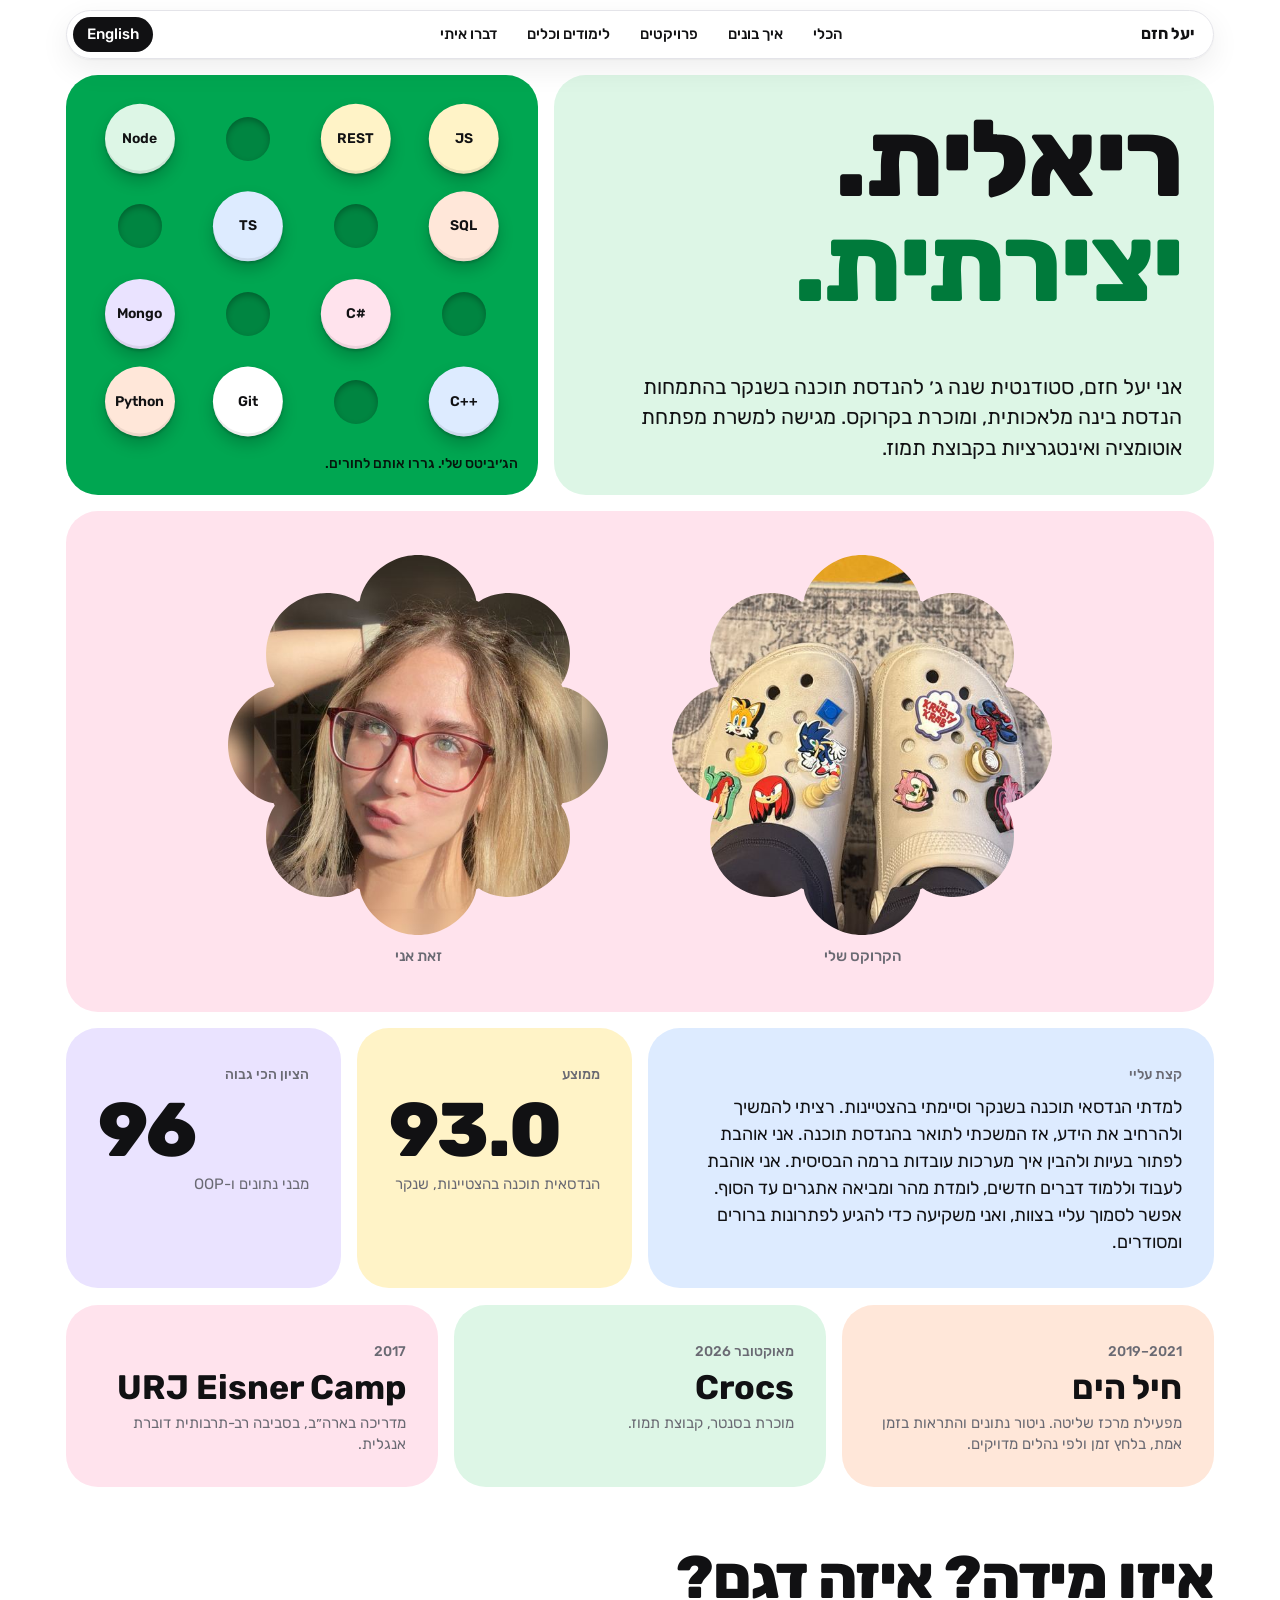
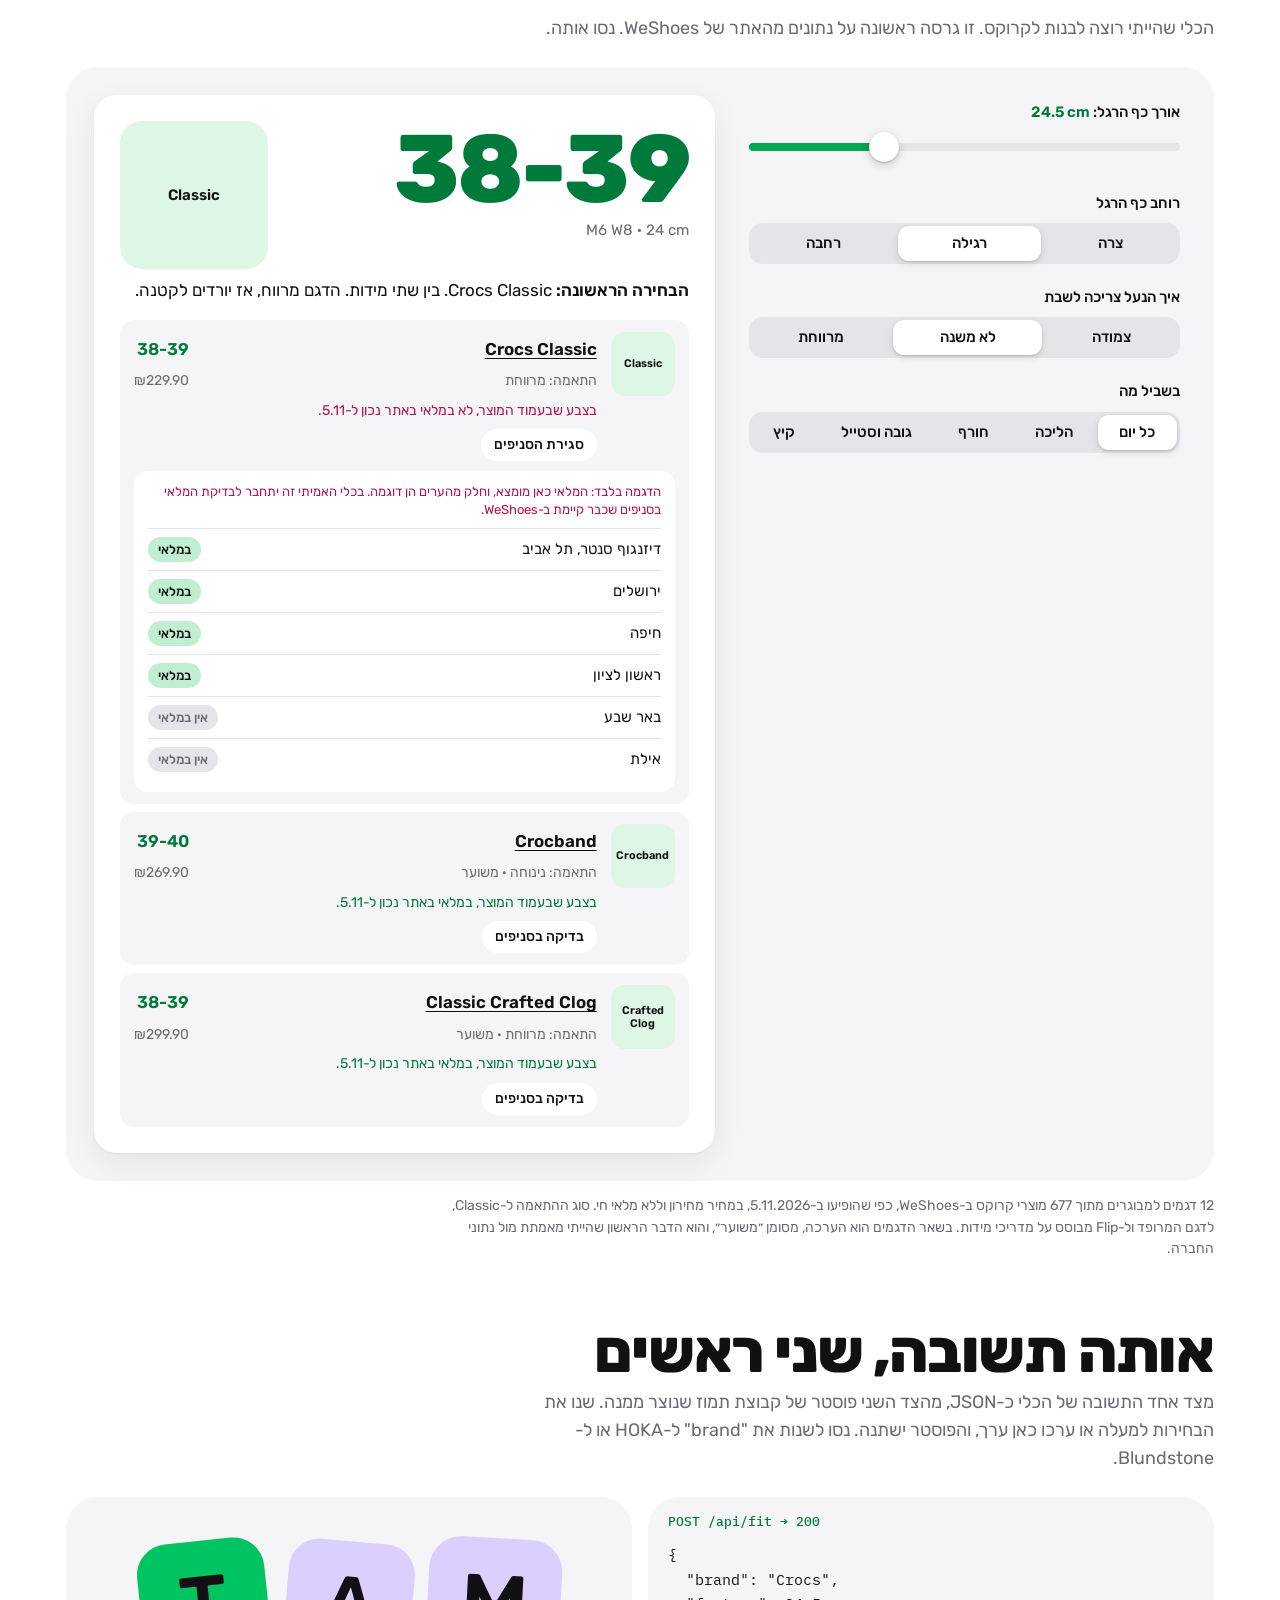
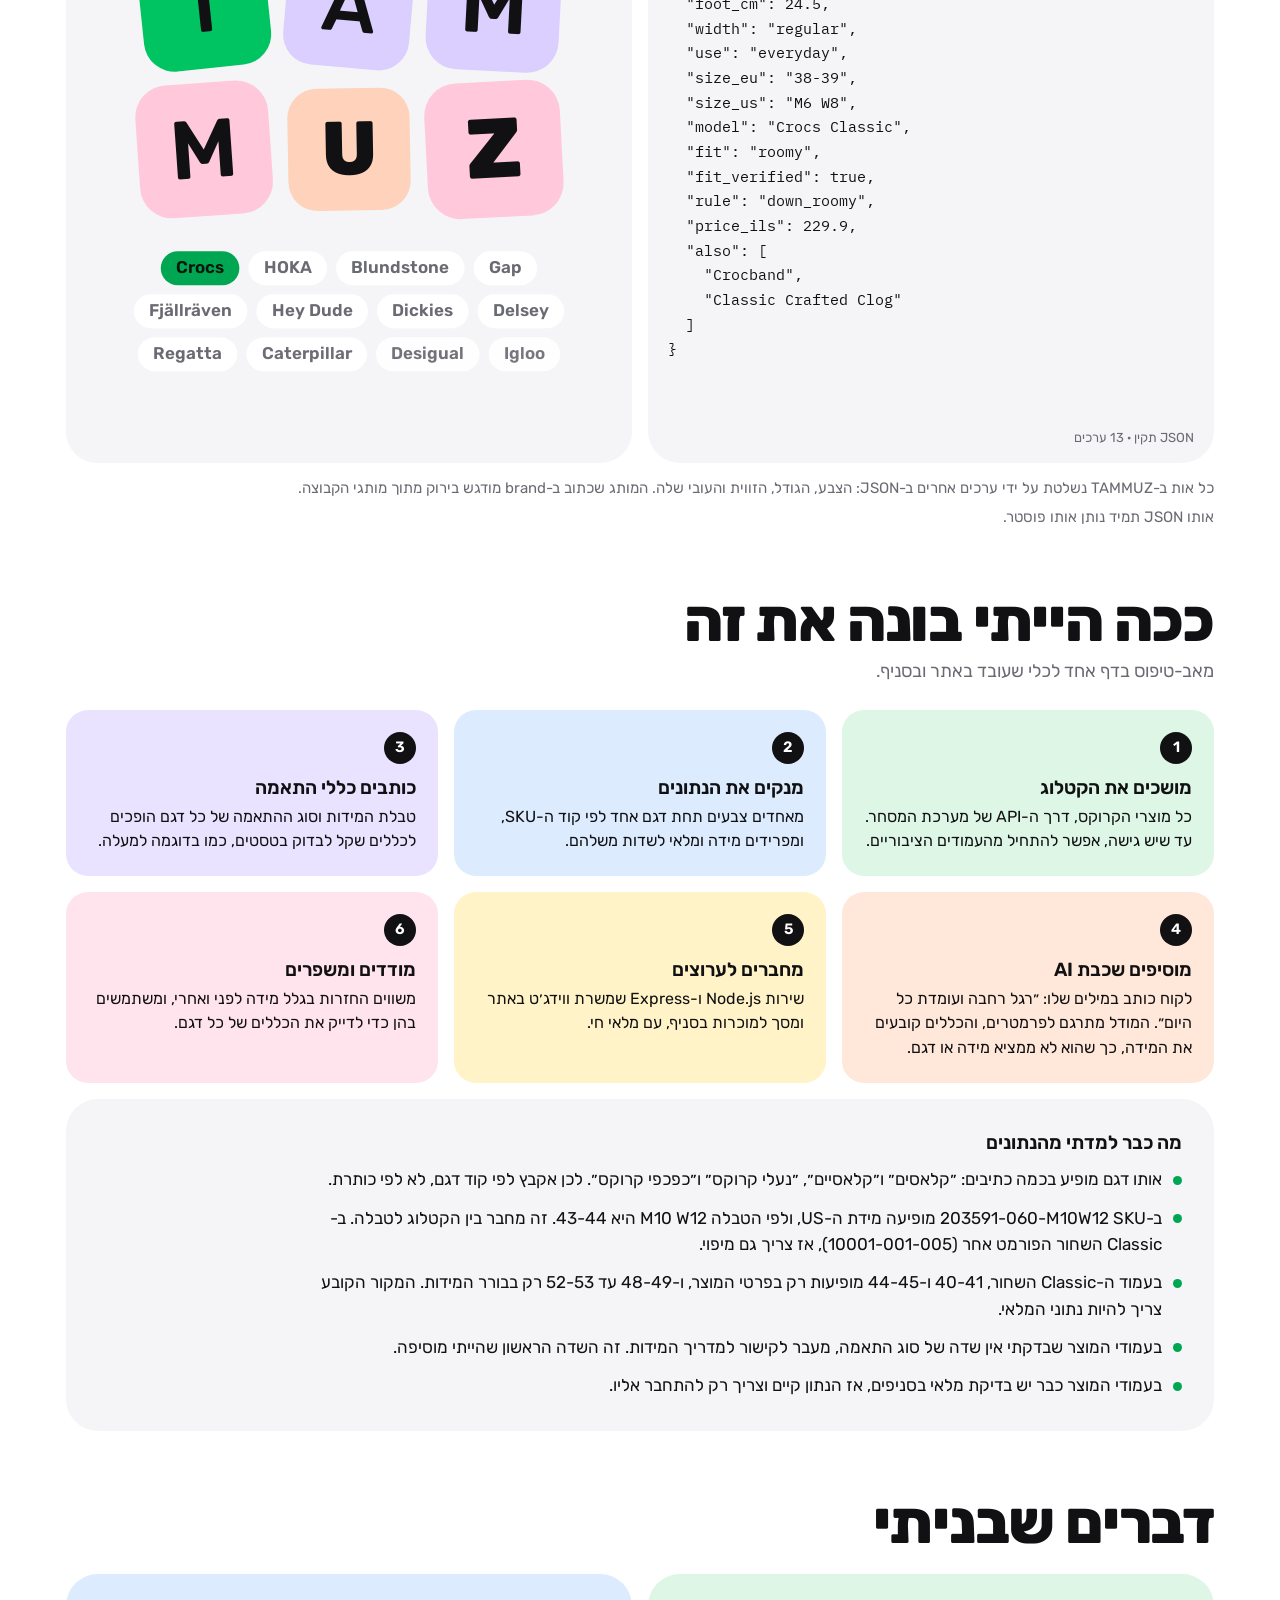
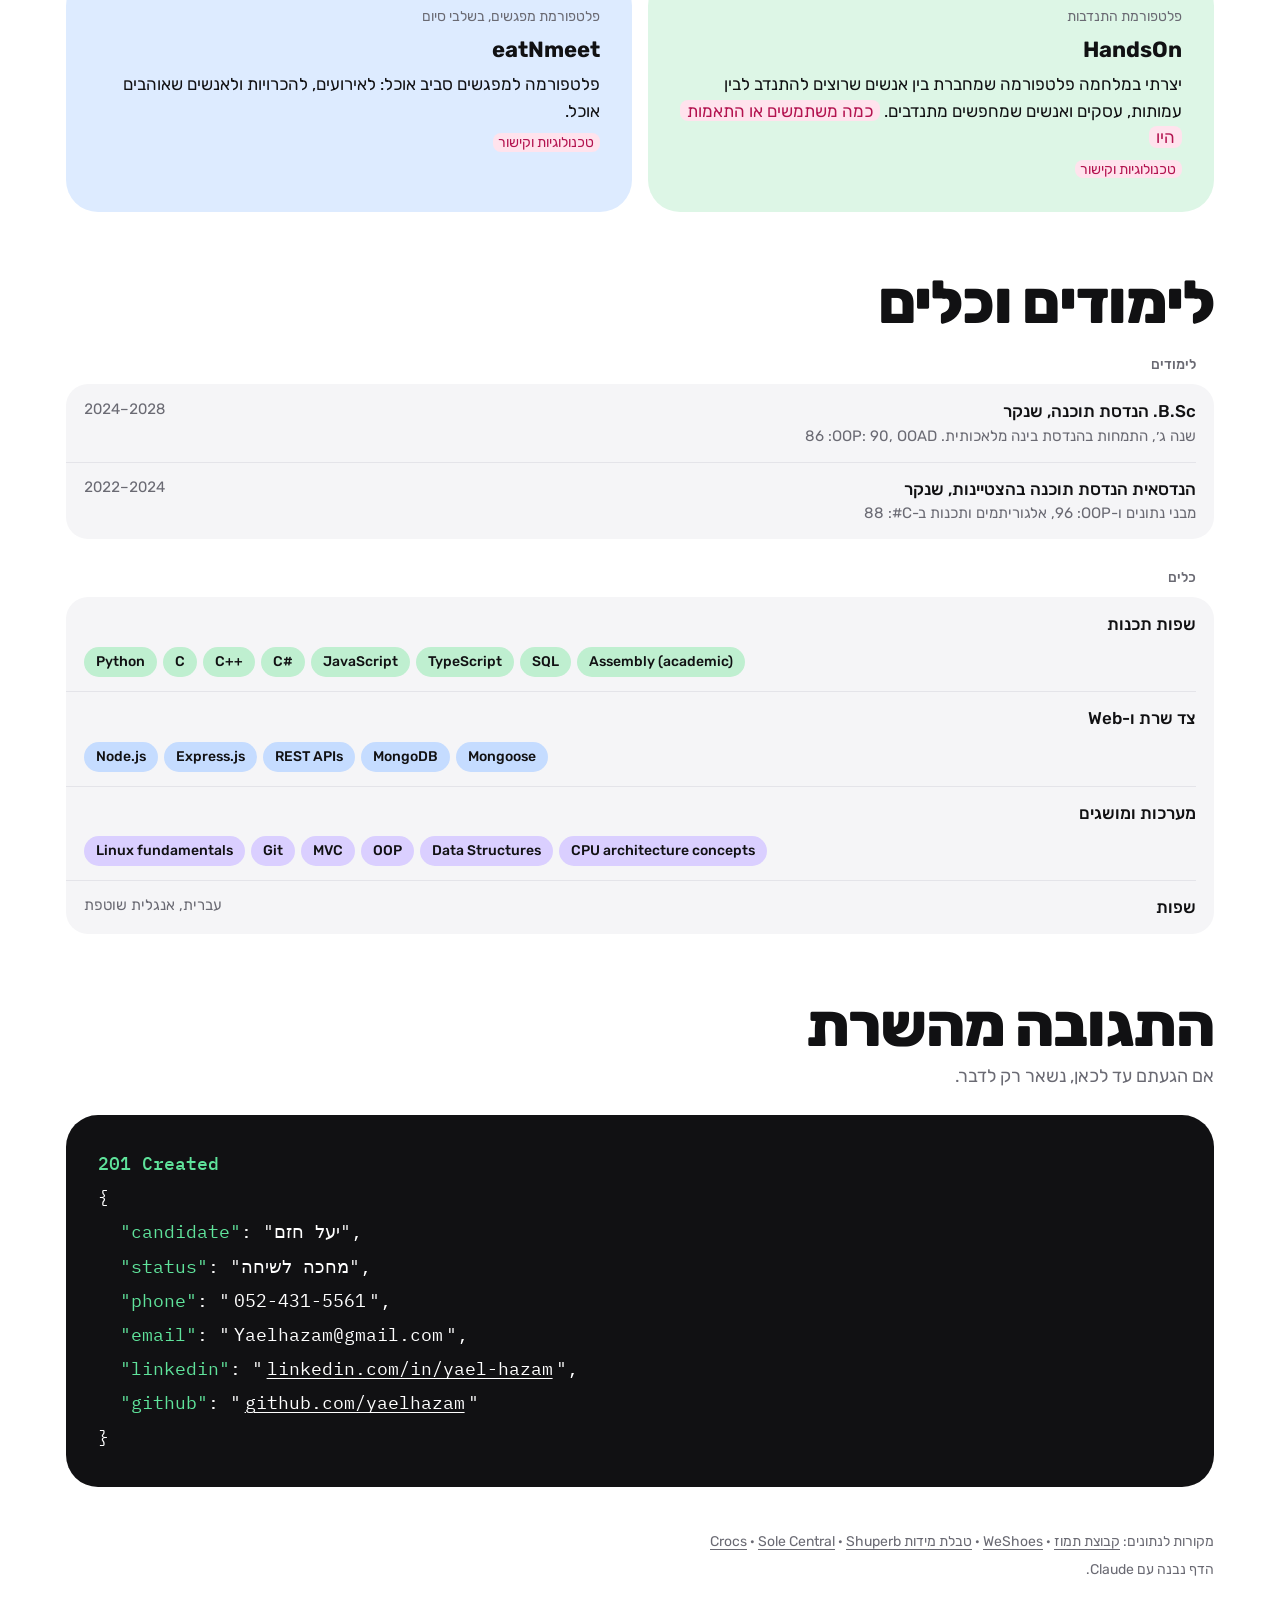
==== commit aa58466b: "Update index.html" ====
--- a/index.html
+++ b/index.html
@@ -402,7 +402,7 @@
     <div class="card mint c4" data-tilt data-reveal>
       <span class="eyebrow"><span data-l="he">מאוקטובר <span class="n">2026</span></span><span data-l="en">Since Oct 2026</span></span>
       <span class="word">Crocs</span>
-      <span class="tile-note"><span data-l="he">מוכרת בסנטר, קבוצת תמוז. התחלתי לפני שלושה שבועות.</span><span data-l="en">Sales associate at the Center store, Tammuz Group. Started three weeks ago.</span></span>
+      <span class="tile-note"><span data-l="he">מוכרת בסנטר, קבוצת תמוז.</span><span data-l="en">Sales associate at the Center store, Tammuz Group. Started three weeks ago.</span></span>
     </div>
     <div class="card pinkc c4" data-tilt data-reveal>
       <span class="eyebrow n">2017</span>
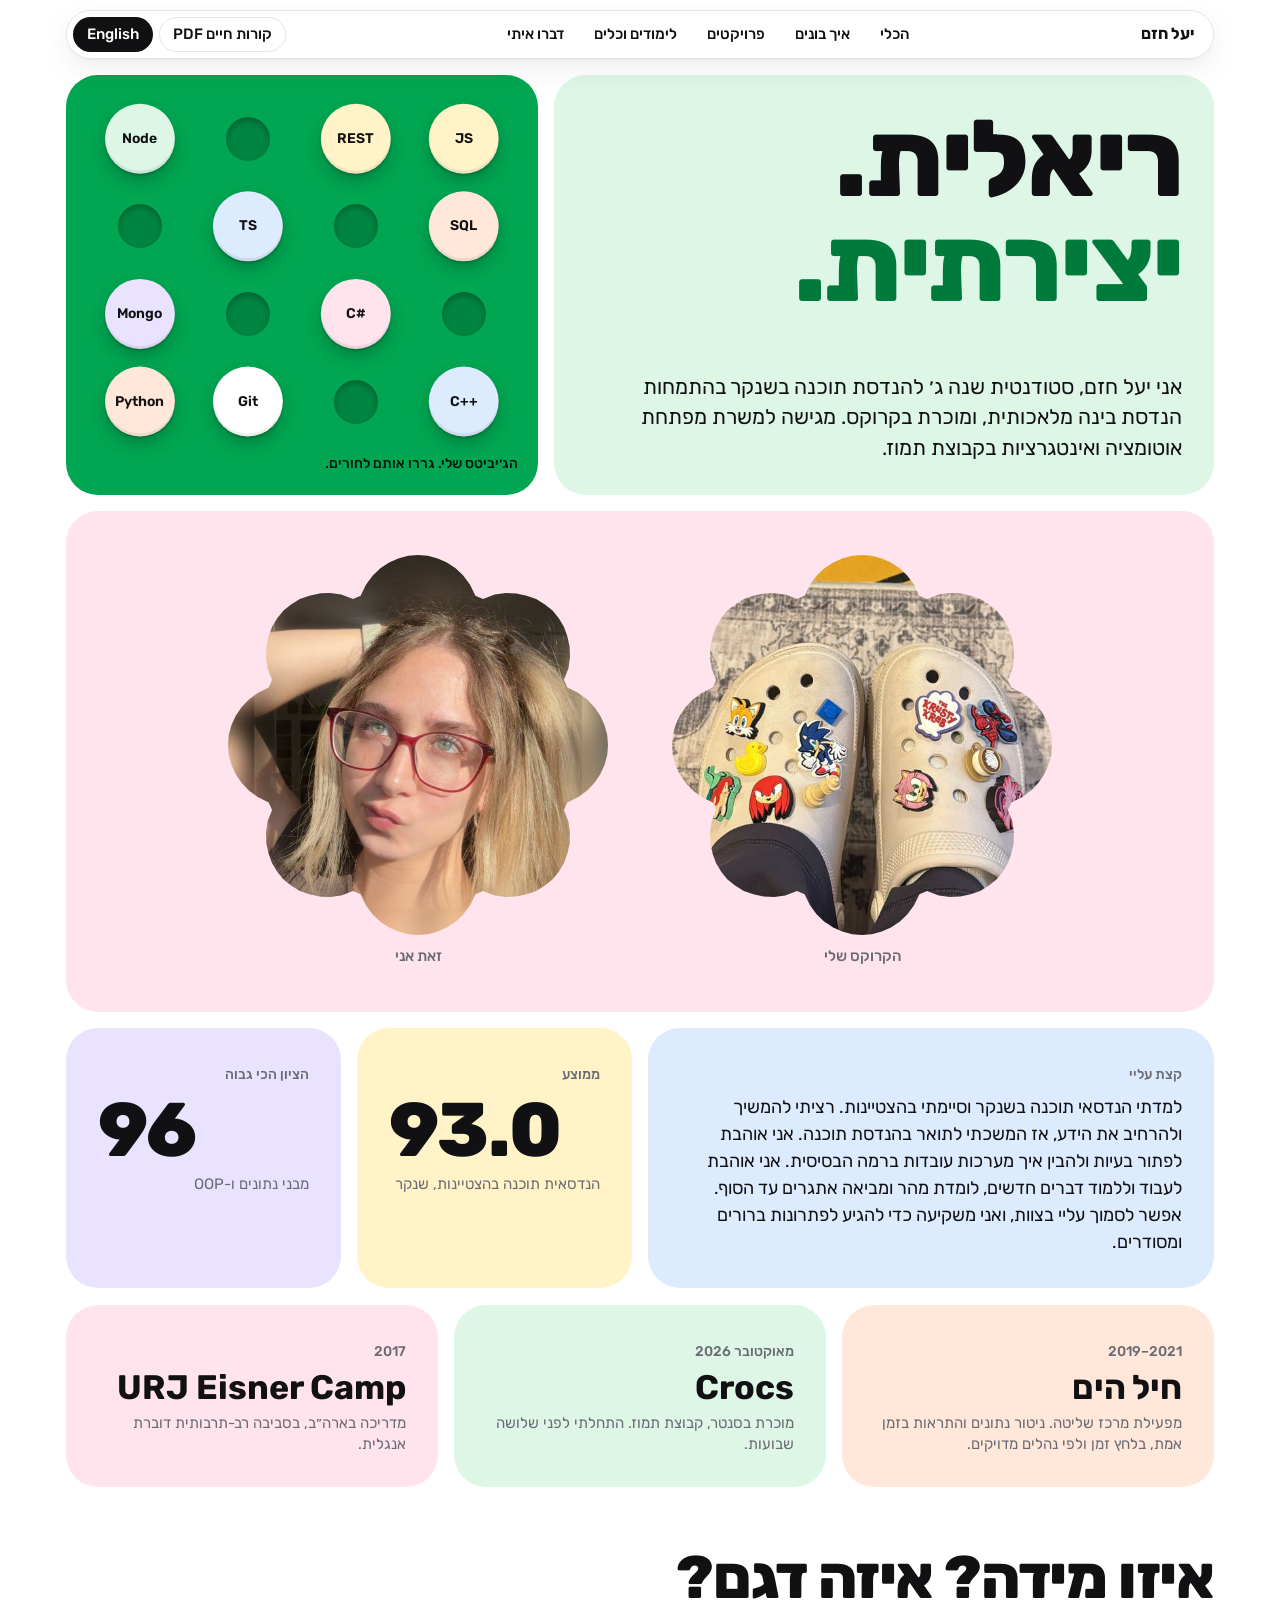
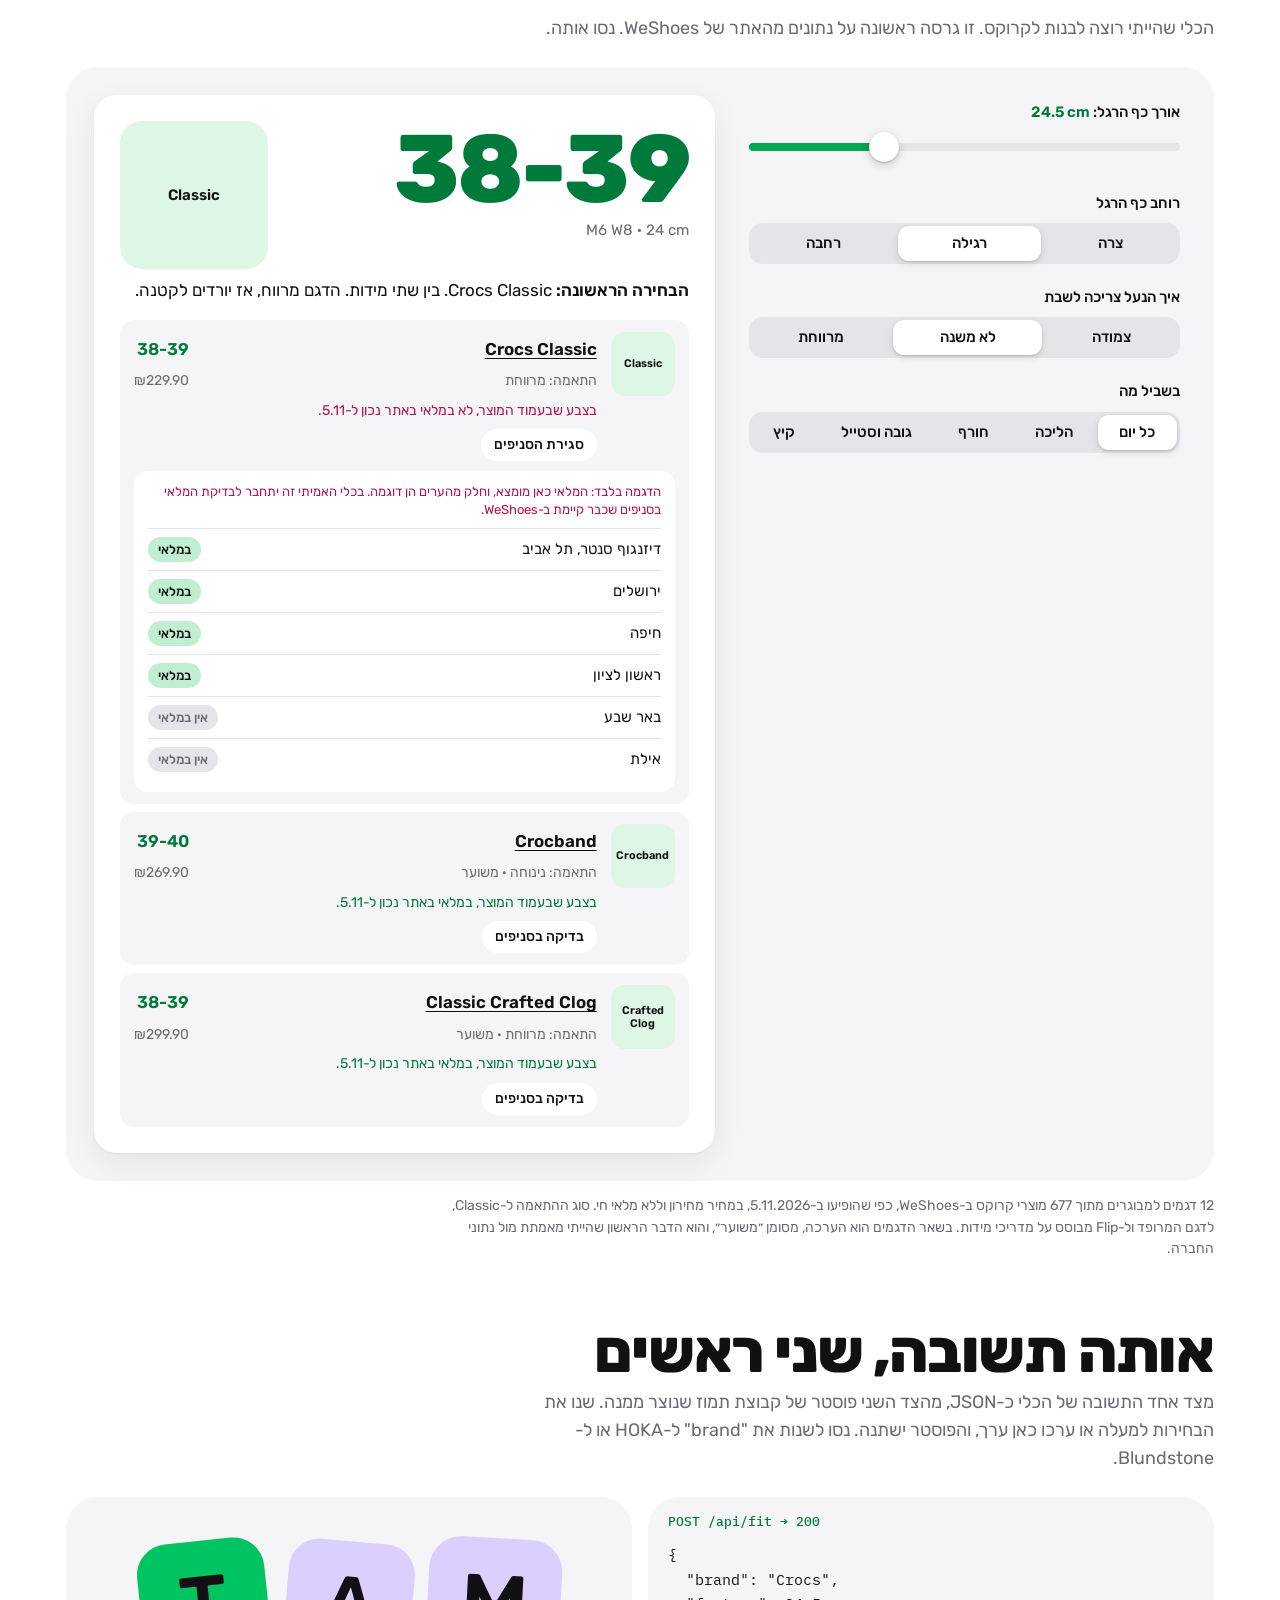
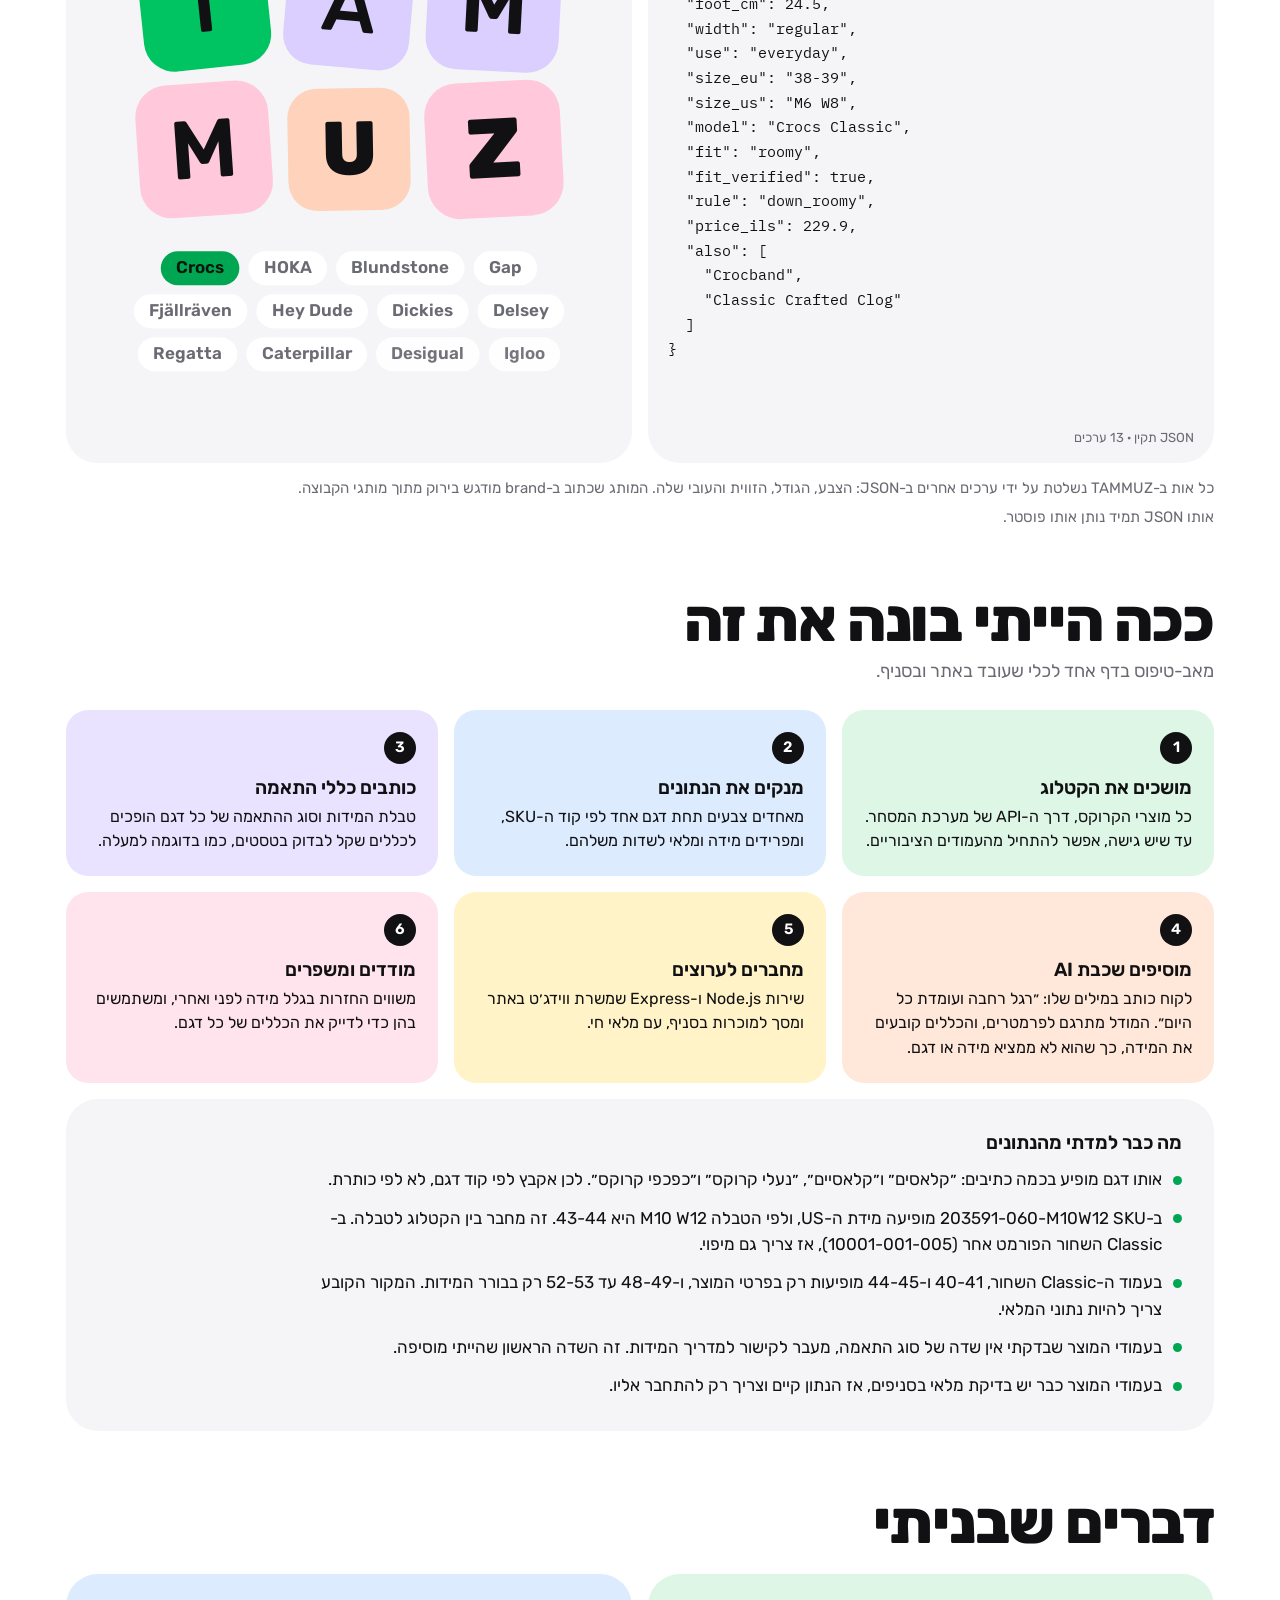
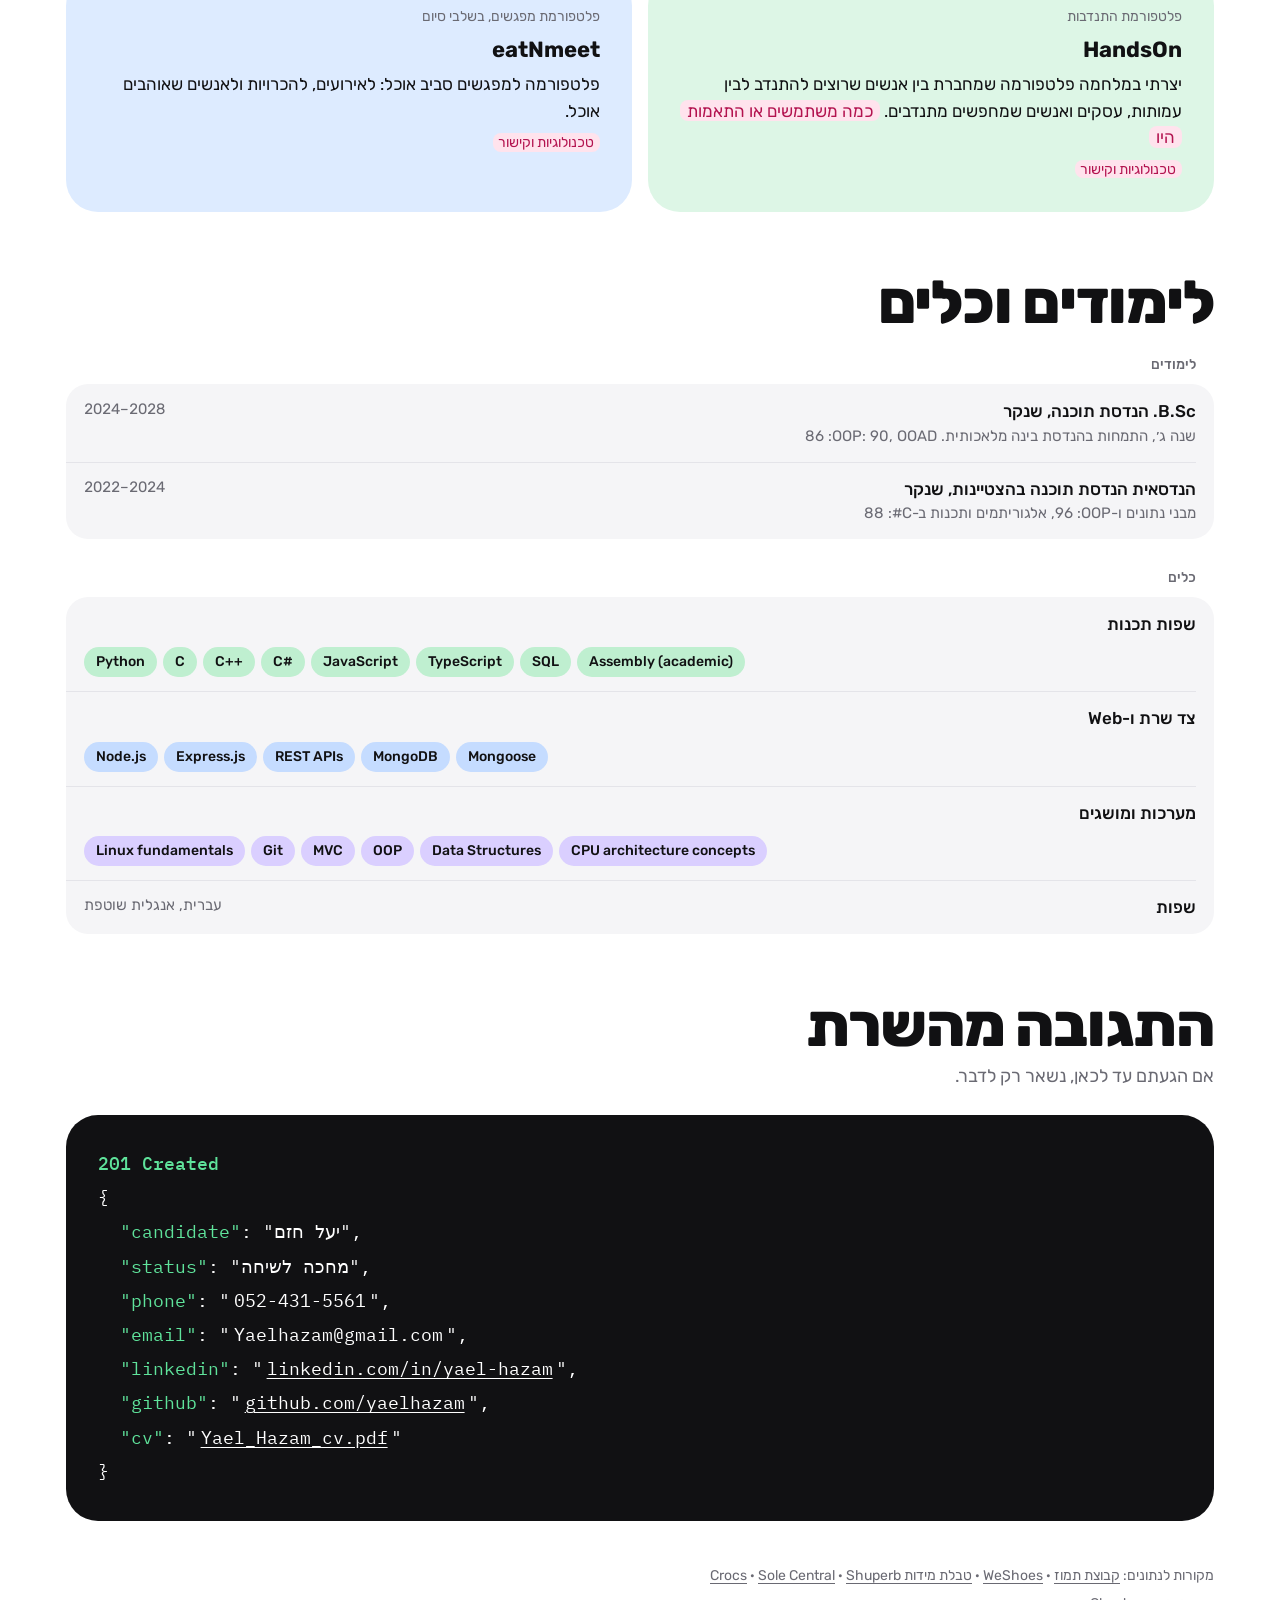
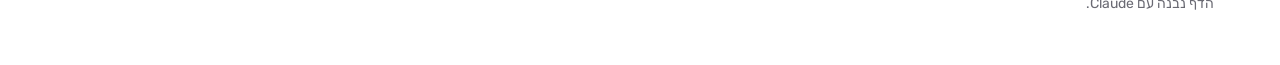
==== commit 219f1d9d: "Add files via upload" ====
--- a/index.html
+++ b/index.html
@@ -1,1369 +1,312 @@
-<!doctype html>
-<html lang="he" dir="rtl">
-<head>
-<meta charset="utf-8">
-<meta name="viewport" content="width=device-width,initial-scale=1,viewport-fit=cover">
-<style>:root{color-scheme:light;box-sizing:border-box;padding-top:env(safe-area-inset-top,0px);padding-bottom:env(safe-area-inset-bottom,0px)}body{margin:0;padding:0;font:14px -apple-system,BlinkMacSystemFont,sans-serif}img{max-width:100%}[hidden]{display:none!important}</style>
-<title>יעל חזם | Yael Hazam</title>
-<meta name="description" content="יעל חזם, סטודנטית להנדסת תוכנה בשנקר בהתמחות הנדסת בינה מלאכותית. מועמדת למשרת מפתחת אוטומציה ואינטגרציות בקבוצת תמוז.">
-<meta property="og:title" content="יעל חזם | Yael Hazam">
-<meta property="og:description" content="ריאלית. יצירתית. מועמדת למשרת מפתחת אוטומציה ואינטגרציות בקבוצת תמוז.">
-<link rel="preconnect" href="https://fonts.googleapis.com">
-<link rel="preconnect" href="https://fonts.gstatic.com" crossorigin>
-<link rel="stylesheet" href="https://fonts.googleapis.com/css2?family=Rubik:wght@400;500;600;700;800&family=IBM+Plex+Mono:wght@400;500&display=swap">
-<style>
-/* Layout: an iOS-style bento of soft rounded cards. White and black, Crocs green as the one strong color, pastels as card fills. */
-:root {
-  --bg: #FFFFFF;
-  --surface: #F5F5F7;
-  --card: #FFFFFF;
-  --fg: #111113;
-  --muted: #6A6A73;
-  --line: #E4E4E9;
-  --green: #00A651;
-  --green-text: #007A3B;
-  --on-green: #06170D;
-  --hole: #008541;
-  --mint: #DDF6E6;
-  --sky: #DDEBFF;
-  --lilac: #EAE3FF;
-  --peach: #FFE7D9;
-  --butter: #FFF3C7;
-  --pink: #FFE3ED;
-  --ink-card: #111113;
-  --on-ink: #FFFFFF;
-  --todo-bg: #FFE3ED;
-  --todo-fg: #B3134F;
-  --glass: rgba(255,255,255,.72);
-  --shadow: 0 1px 2px rgba(17,17,19,.05), 0 10px 30px rgba(17,17,19,.07);
-  --shadow-up: 0 2px 4px rgba(17,17,19,.06), 0 22px 48px rgba(17,17,19,.13);
-  --key-stroke: #111113;
-  --blend: multiply;
-  --r-l: 32px;
-  --r-m: 22px;
-  --r-s: 14px;
-  --spring: cubic-bezier(.34,1.56,.64,1);
-  --ease: cubic-bezier(.2,.8,.2,1);
-  --ui: "Rubik", "Arial Hebrew", system-ui, sans-serif;
-  --mono: "IBM Plex Mono", ui-monospace, Menlo, Consolas, monospace;
-}
-@media (prefers-color-scheme: dark) {
-  :root:not([data-theme="light"]) {
-    --bg: #000000; --surface: #111113; --card: #1C1C1E; --fg: #F5F5F7; --muted: #A1A1AA; --line: #2C2C30;
-    --green-text: #3DDC84; --hole: #008541;
-    --mint: #10281B; --sky: #13233A; --lilac: #211C38; --peach: #32211A; --butter: #2C2712; --pink: #331A26;
-    --ink-card: #1C1C1E; --todo-bg: #3A1626; --todo-fg: #FF9CC0; --glass: rgba(28,28,30,.72);
-    --shadow: 0 1px 2px rgba(0,0,0,.4), 0 10px 30px rgba(0,0,0,.4);
-    --shadow-up: 0 2px 4px rgba(0,0,0,.5), 0 22px 48px rgba(0,0,0,.6);
-    --key-stroke: #F5F5F7; --blend: screen; color-scheme: dark;
-  }
-}
-:root[data-theme="dark"] {
-  --bg: #000000; --surface: #111113; --card: #1C1C1E; --fg: #F5F5F7; --muted: #A1A1AA; --line: #2C2C30;
-  --green-text: #3DDC84; --hole: #008541;
-  --mint: #10281B; --sky: #13233A; --lilac: #211C38; --peach: #32211A; --butter: #2C2712; --pink: #331A26;
-  --ink-card: #1C1C1E; --todo-bg: #3A1626; --todo-fg: #FF9CC0; --glass: rgba(28,28,30,.72);
-  --shadow: 0 1px 2px rgba(0,0,0,.4), 0 10px 30px rgba(0,0,0,.4);
-  --shadow-up: 0 2px 4px rgba(0,0,0,.5), 0 22px 48px rgba(0,0,0,.6);
-  --key-stroke: #F5F5F7; --blend: screen; color-scheme: dark;
-}
-
-* { box-sizing: border-box; }
-html { scroll-behavior: smooth; }
-@media (prefers-reduced-motion: reduce) { html { scroll-behavior: auto; } }
-body { background: var(--bg); color: var(--fg); font: 400 17px/1.55 var(--ui); -webkit-font-smoothing: antialiased; }
-body::before { content: ""; position: fixed; inset: 0 0 auto; height: env(safe-area-inset-top, 0px); z-index: 10; background: var(--bg); }
-.page { overflow-x: clip; }
-.page[data-lang="he"] [data-l="en"], .page[data-lang="en"] [data-l="he"] { display: none !important; }
-.wrap {
-  max-width: 1180px; margin-inline: auto;
-  padding-left: max(16px, env(safe-area-inset-left, 0px));
-  padding-right: max(16px, env(safe-area-inset-right, 0px));
-}
-a { color: inherit; text-underline-offset: 3px; }
-button { font-family: inherit; }
-:focus-visible { outline: 3px solid var(--green); outline-offset: 2px; }
-.n { unicode-bidi: isolate; direction: ltr; display: inline-block; }
-.todo { color: var(--todo-fg); background: var(--todo-bg); border-radius: 8px; padding: .05em .4em; box-decoration-break: clone; -webkit-box-decoration-break: clone; }
-
-/* Floating nav */
-.nav {
-  position: sticky; top: calc(env(safe-area-inset-top, 0px) + 10px); z-index: 20;
-  margin-top: 10px;
-}
-.nav-in {
-  display: flex; align-items: center; justify-content: space-between; gap: 12px;
-  background: var(--glass); -webkit-backdrop-filter: saturate(180%) blur(20px); backdrop-filter: saturate(180%) blur(20px);
-  border: 1px solid var(--line); border-radius: 999px; padding: 6px 6px 6px 6px; box-shadow: var(--shadow);
-}
-.nav strong { font-weight: 700; font-size: 16px; padding-inline: 12px; white-space: nowrap; }
-.nav-links { display: flex; gap: 2px; }
-.nav-links button, .lang {
-  border: 0; background: transparent; color: var(--fg); font-size: 15px; font-weight: 500; line-height: 1;
-  padding: 10px 14px; border-radius: 999px; cursor: pointer; white-space: nowrap;
-  transition: background .2s, transform .25s var(--spring);
-}
-.nav-links button:hover { background: var(--surface); }
-.nav-links button:active, .lang:active { transform: scale(.94); }
-.lang { background: var(--fg); color: var(--bg); }
-@media (max-width: 720px) { .nav-links { display: none; } }
-
-/* Cards */
-.card {
-  border-radius: var(--r-l); padding: clamp(20px, 3vw, 32px); min-width: 0; position: relative; overflow: hidden;
-  transition: transform .45s var(--ease), box-shadow .35s var(--ease);
-  --rx: 0deg; --ry: 0deg; --lift: 0px; --s: 1;
-  transform: perspective(900px) rotateX(var(--rx)) rotateY(var(--ry)) translateY(var(--lift)) scale(var(--s));
-}
-[data-tilt] { cursor: default; }
-[data-tilt]::after {
-  content: ""; position: absolute; inset: 0; pointer-events: none; opacity: 0; transition: opacity .3s;
-  background: radial-gradient(150px circle at var(--mx, 50%) var(--my, 50%), rgba(255,255,255,.16), transparent 70%);
-}
-@media (hover: hover) and (prefers-reduced-motion: no-preference) {
-  [data-tilt]:hover { --lift: -6px; box-shadow: var(--shadow-up); z-index: 2; }
-  [data-tilt]:hover::after { opacity: 1; }
-  [data-tilt]:active { --s: .985; }
-}
-.reveal-pre { --lift: 34px; --s: .97; }
-.mint { background: var(--mint); } .sky { background: var(--sky); } .lilac { background: var(--lilac); }
-.peach { background: var(--peach); } .butter { background: var(--butter); } .pinkc { background: var(--pink); }
-
-/* Hero */
-.hero { padding-block: 16px 16px; display: grid; grid-template-columns: minmax(0, 7fr) minmax(0, 5fr); gap: 16px; }
-.hero-text { display: flex; flex-direction: column; justify-content: space-between; gap: 28px; }
-h1 { margin: 0; font: 800 clamp(56px, 8.4vw, 112px)/.98 var(--ui); letter-spacing: -.02em; }
-h1 .b { color: var(--green-text); display: block; }
-h1 .a { display: block; }
-.hero-top { display: flex; justify-content: space-between; align-items: flex-start; gap: 16px; }
-.hero-top h1 { min-width: 0; }
-.band { padding-block: 0 16px; }
-.bloom-card { display: flex; justify-content: center; align-items: flex-start; gap: clamp(12px, 5vw, 64px); padding-block: clamp(24px, 4vw, 44px); }
-.bloom { flex: 0 1 380px; min-width: 0; margin: 0; display: grid; justify-items: center; gap: 10px; }
-.bloom img {
-  display: block; width: 100%; max-width: 100%; aspect-ratio: 1; height: auto; object-fit: cover;
-  -webkit-mask: url("data:image/svg+xml,%3Csvg%20xmlns%3D%22http%3A//www.w3.org/2000/svg%22%20viewBox%3D%220%200%201%201%22%3E%3Cpolygon%20points%3D%221.0000%2C0.5000%200.9998%2C0.5087%200.9990%2C0.5174%200.9978%2C0.5261%200.9961%2C0.5347%200.9939%2C0.5432%200.9912%2C0.5516%200.9880%2C0.5599%200.9843%2C0.5681%200.9802%2C0.5761%200.9756%2C0.5839%200.9706%2C0.5915%200.9651%2C0.5989%200.9591%2C0.6060%200.9527%2C0.6129%200.9458%2C0.6195%200.9385%2C0.6257%200.9306%2C0.6317%200.9222%2C0.6372%200.9132%2C0.6423%200.9035%2C0.6469%200.8926%2C0.6507%200.8797%2C0.6534%200.8770%2C0.6600%200.8842%2C0.6711%200.8891%2C0.6815%200.8928%2C0.6916%200.8956%2C0.7016%200.8976%2C0.7114%200.8990%2C0.7211%200.8997%2C0.7308%200.8999%2C0.7403%200.8996%2C0.7497%200.8988%2C0.7590%200.8974%2C0.7681%200.8956%2C0.7770%200.8934%2C0.7858%200.8906%2C0.7943%200.8874%2C0.8027%200.8838%2C0.8108%200.8798%2C0.8187%200.8753%2C0.8262%200.8704%2C0.8335%200.8652%2C0.8405%200.8595%2C0.8472%200.8536%2C0.8536%200.8472%2C0.8595%200.8405%2C0.8652%200.8335%2C0.8704%200.8262%2C0.8753%200.8187%2C0.8798%200.8108%2C0.8838%200.8027%2C0.8874%200.7943%2C0.8906%200.7858%2C0.8934%200.7770%2C0.8956%200.7681%2C0.8974%200.7590%2C0.8988%200.7497%2C0.8996%200.7403%2C0.8999%200.7308%2C0.8997%200.7211%2C0.8990%200.7114%2C0.8976%200.7016%2C0.8956%200.6916%2C0.8928%200.6815%2C0.8891%200.6711%2C0.8842%200.6600%2C0.8770%200.6534%2C0.8797%200.6507%2C0.8926%200.6469%2C0.9035%200.6423%2C0.9132%200.6372%2C0.9222%200.6317%2C0.9306%200.6257%2C0.9385%200.6195%2C0.9458%200.6129%2C0.9527%200.6060%2C0.9591%200.5989%2C0.9651%200.5915%2C0.9706%200.5839%2C0.9756%200.5761%2C0.9802%200.5681%2C0.9843%200.5599%2C0.9880%200.5516%2C0.9912%200.5432%2C0.9939%200.5347%2C0.9961%200.5261%2C0.9978%200.5174%2C0.9990%200.5087%2C0.9998%200.5000%2C1.0000%200.4913%2C0.9998%200.4826%2C0.9990%200.4739%2C0.9978%200.4653%2C0.9961%200.4568%2C0.9939%200.4484%2C0.9912%200.4401%2C0.9880%200.4319%2C0.9843%200.4239%2C0.9802%200.4161%2C0.9756%200.4085%2C0.9706%200.4011%2C0.9651%200.3940%2C0.9591%200.3871%2C0.9527%200.3805%2C0.9458%200.3743%2C0.9385%200.3683%2C0.9306%200.3628%2C0.9222%200.3577%2C0.9132%200.3531%2C0.9035%200.3493%2C0.8926%200.3466%2C0.8797%200.3400%2C0.8770%200.3289%2C0.8842%200.3185%2C0.8891%200.3084%2C0.8928%200.2984%2C0.8956%200.2886%2C0.8976%200.2789%2C0.8990%200.2692%2C0.8997%200.2597%2C0.8999%200.2503%2C0.8996%200.2410%2C0.8988%200.2319%2C0.8974%200.2230%2C0.8956%200.2142%2C0.8934%200.2057%2C0.8906%200.1973%2C0.8874%200.1892%2C0.8838%200.1813%2C0.8798%200.1738%2C0.8753%200.1665%2C0.8704%200.1595%2C0.8652%200.1528%2C0.8595%200.1464%2C0.8536%200.1405%2C0.8472%200.1348%2C0.8405%200.1296%2C0.8335%200.1247%2C0.8262%200.1202%2C0.8187%200.1162%2C0.8108%200.1126%2C0.8027%200.1094%2C0.7943%200.1066%2C0.7858%200.1044%2C0.7770%200.1026%2C0.7681%200.1012%2C0.7590%200.1004%2C0.7497%200.1001%2C0.7403%200.1003%2C0.7308%200.1010%2C0.7211%200.1024%2C0.7114%200.1044%2C0.7016%200.1072%2C0.6916%200.1109%2C0.6815%200.1158%2C0.6711%200.1230%2C0.6600%200.1203%2C0.6534%200.1074%2C0.6507%200.0965%2C0.6469%200.0868%2C0.6423%200.0778%2C0.6372%200.0694%2C0.6317%200.0615%2C0.6257%200.0542%2C0.6195%200.0473%2C0.6129%200.0409%2C0.6060%200.0349%2C0.5989%200.0294%2C0.5915%200.0244%2C0.5839%200.0198%2C0.5761%200.0157%2C0.5681%200.0120%2C0.5599%200.0088%2C0.5516%200.0061%2C0.5432%200.0039%2C0.5347%200.0022%2C0.5261%200.0010%2C0.5174%200.0002%2C0.5087%200.0000%2C0.5000%200.0002%2C0.4913%200.0010%2C0.4826%200.0022%2C0.4739%200.0039%2C0.4653%200.0061%2C0.4568%200.0088%2C0.4484%200.0120%2C0.4401%200.0157%2C0.4319%200.0198%2C0.4239%200.0244%2C0.4161%200.0294%2C0.4085%200.0349%2C0.4011%200.0409%2C0.3940%200.0473%2C0.3871%200.0542%2C0.3805%200.0615%2C0.3743%200.0694%2C0.3683%200.0778%2C0.3628%200.0868%2C0.3577%200.0965%2C0.3531%200.1074%2C0.3493%200.1203%2C0.3466%200.1230%2C0.3400%200.1158%2C0.3289%200.1109%2C0.3185%200.1072%2C0.3084%200.1044%2C0.2984%200.1024%2C0.2886%200.1010%2C0.2789%200.1003%2C0.2692%200.1001%2C0.2597%200.1004%2C0.2503%200.1012%2C0.2410%200.1026%2C0.2319%200.1044%2C0.2230%200.1066%2C0.2142%200.1094%2C0.2057%200.1126%2C0.1973%200.1162%2C0.1892%200.1202%2C0.1813%200.1247%2C0.1738%200.1296%2C0.1665%200.1348%2C0.1595%200.1405%2C0.1528%200.1464%2C0.1464%200.1528%2C0.1405%200.1595%2C0.1348%200.1665%2C0.1296%200.1738%2C0.1247%200.1813%2C0.1202%200.1892%2C0.1162%200.1973%2C0.1126%200.2057%2C0.1094%200.2142%2C0.1066%200.2230%2C0.1044%200.2319%2C0.1026%200.2410%2C0.1012%200.2503%2C0.1004%200.2597%2C0.1001%200.2692%2C0.1003%200.2789%2C0.1010%200.2886%2C0.1024%200.2984%2C0.1044%200.3084%2C0.1072%200.3185%2C0.1109%200.3289%2C0.1158%200.3400%2C0.1230%200.3466%2C0.1203%200.3493%2C0.1074%200.3531%2C0.0965%200.3577%2C0.0868%200.3628%2C0.0778%200.3683%2C0.0694%200.3743%2C0.0615%200.3805%2C0.0542%200.3871%2C0.0473%200.3940%2C0.0409%200.4011%2C0.0349%200.4085%2C0.0294%200.4161%2C0.0244%200.4239%2C0.0198%200.4319%2C0.0157%200.4401%2C0.0120%200.4484%2C0.0088%200.4568%2C0.0061%200.4653%2C0.0039%200.4739%2C0.0022%200.4826%2C0.0010%200.4913%2C0.0002%200.5000%2C0.0000%200.5087%2C0.0002%200.5174%2C0.0010%200.5261%2C0.0022%200.5347%2C0.0039%200.5432%2C0.0061%200.5516%2C0.0088%200.5599%2C0.0120%200.5681%2C0.0157%200.5761%2C0.0198%200.5839%2C0.0244%200.5915%2C0.0294%200.5989%2C0.0349%200.6060%2C0.0409%200.6129%2C0.0473%200.6195%2C0.0542%200.6257%2C0.0615%200.6317%2C0.0694%200.6372%2C0.0778%200.6423%2C0.0868%200.6469%2C0.0965%200.6507%2C0.1074%200.6534%2C0.1203%200.6600%2C0.1230%200.6711%2C0.1158%200.6815%2C0.1109%200.6916%2C0.1072%200.7016%2C0.1044%200.7114%2C0.1024%200.7211%2C0.1010%200.7308%2C0.1003%200.7403%2C0.1001%200.7497%2C0.1004%200.7590%2C0.1012%200.7681%2C0.1026%200.7770%2C0.1044%200.7858%2C0.1066%200.7943%2C0.1094%200.8027%2C0.1126%200.8108%2C0.1162%200.8187%2C0.1202%200.8262%2C0.1247%200.8335%2C0.1296%200.8405%2C0.1348%200.8472%2C0.1405%200.8536%2C0.1464%200.8595%2C0.1528%200.8652%2C0.1595%200.8704%2C0.1665%200.8753%2C0.1738%200.8798%2C0.1813%200.8838%2C0.1892%200.8874%2C0.1973%200.8906%2C0.2057%200.8934%2C0.2142%200.8956%2C0.2230%200.8974%2C0.2319%200.8988%2C0.2410%200.8996%2C0.2503%200.8999%2C0.2597%200.8997%2C0.2692%200.8990%2C0.2789%200.8976%2C0.2886%200.8956%2C0.2984%200.8928%2C0.3084%200.8891%2C0.3185%200.8842%2C0.3289%200.8770%2C0.3400%200.8797%2C0.3466%200.8926%2C0.3493%200.9035%2C0.3531%200.9132%2C0.3577%200.9222%2C0.3628%200.9306%2C0.3683%200.9385%2C0.3743%200.9458%2C0.3805%200.9527%2C0.3871%200.9591%2C0.3940%200.9651%2C0.4011%200.9706%2C0.4085%200.9756%2C0.4161%200.9802%2C0.4239%200.9843%2C0.4319%200.9880%2C0.4401%200.9912%2C0.4484%200.9939%2C0.4568%200.9961%2C0.4653%200.9978%2C0.4739%200.9990%2C0.4826%200.9998%2C0.4913%201.0000%2C0.5000%22/%3E%3C/svg%3E") center / 100% 100% no-repeat;
-  mask: url("data:image/svg+xml,%3Csvg%20xmlns%3D%22http%3A//www.w3.org/2000/svg%22%20viewBox%3D%220%200%201%201%22%3E%3Cpolygon%20points%3D%221.0000%2C0.5000%200.9998%2C0.5087%200.9990%2C0.5174%200.9978%2C0.5261%200.9961%2C0.5347%200.9939%2C0.5432%200.9912%2C0.5516%200.9880%2C0.5599%200.9843%2C0.5681%200.9802%2C0.5761%200.9756%2C0.5839%200.9706%2C0.5915%200.9651%2C0.5989%200.9591%2C0.6060%200.9527%2C0.6129%200.9458%2C0.6195%200.9385%2C0.6257%200.9306%2C0.6317%200.9222%2C0.6372%200.9132%2C0.6423%200.9035%2C0.6469%200.8926%2C0.6507%200.8797%2C0.6534%200.8770%2C0.6600%200.8842%2C0.6711%200.8891%2C0.6815%200.8928%2C0.6916%200.8956%2C0.7016%200.8976%2C0.7114%200.8990%2C0.7211%200.8997%2C0.7308%200.8999%2C0.7403%200.8996%2C0.7497%200.8988%2C0.7590%200.8974%2C0.7681%200.8956%2C0.7770%200.8934%2C0.7858%200.8906%2C0.7943%200.8874%2C0.8027%200.8838%2C0.8108%200.8798%2C0.8187%200.8753%2C0.8262%200.8704%2C0.8335%200.8652%2C0.8405%200.8595%2C0.8472%200.8536%2C0.8536%200.8472%2C0.8595%200.8405%2C0.8652%200.8335%2C0.8704%200.8262%2C0.8753%200.8187%2C0.8798%200.8108%2C0.8838%200.8027%2C0.8874%200.7943%2C0.8906%200.7858%2C0.8934%200.7770%2C0.8956%200.7681%2C0.8974%200.7590%2C0.8988%200.7497%2C0.8996%200.7403%2C0.8999%200.7308%2C0.8997%200.7211%2C0.8990%200.7114%2C0.8976%200.7016%2C0.8956%200.6916%2C0.8928%200.6815%2C0.8891%200.6711%2C0.8842%200.6600%2C0.8770%200.6534%2C0.8797%200.6507%2C0.8926%200.6469%2C0.9035%200.6423%2C0.9132%200.6372%2C0.9222%200.6317%2C0.9306%200.6257%2C0.9385%200.6195%2C0.9458%200.6129%2C0.9527%200.6060%2C0.9591%200.5989%2C0.9651%200.5915%2C0.9706%200.5839%2C0.9756%200.5761%2C0.9802%200.5681%2C0.9843%200.5599%2C0.9880%200.5516%2C0.9912%200.5432%2C0.9939%200.5347%2C0.9961%200.5261%2C0.9978%200.5174%2C0.9990%200.5087%2C0.9998%200.5000%2C1.0000%200.4913%2C0.9998%200.4826%2C0.9990%200.4739%2C0.9978%200.4653%2C0.9961%200.4568%2C0.9939%200.4484%2C0.9912%200.4401%2C0.9880%200.4319%2C0.9843%200.4239%2C0.9802%200.4161%2C0.9756%200.4085%2C0.9706%200.4011%2C0.9651%200.3940%2C0.9591%200.3871%2C0.9527%200.3805%2C0.9458%200.3743%2C0.9385%200.3683%2C0.9306%200.3628%2C0.9222%200.3577%2C0.9132%200.3531%2C0.9035%200.3493%2C0.8926%200.3466%2C0.8797%200.3400%2C0.8770%200.3289%2C0.8842%200.3185%2C0.8891%200.3084%2C0.8928%200.2984%2C0.8956%200.2886%2C0.8976%200.2789%2C0.8990%200.2692%2C0.8997%200.2597%2C0.8999%200.2503%2C0.8996%200.2410%2C0.8988%200.2319%2C0.8974%200.2230%2C0.8956%200.2142%2C0.8934%200.2057%2C0.8906%200.1973%2C0.8874%200.1892%2C0.8838%200.1813%2C0.8798%200.1738%2C0.8753%200.1665%2C0.8704%200.1595%2C0.8652%200.1528%2C0.8595%200.1464%2C0.8536%200.1405%2C0.8472%200.1348%2C0.8405%200.1296%2C0.8335%200.1247%2C0.8262%200.1202%2C0.8187%200.1162%2C0.8108%200.1126%2C0.8027%200.1094%2C0.7943%200.1066%2C0.7858%200.1044%2C0.7770%200.1026%2C0.7681%200.1012%2C0.7590%200.1004%2C0.7497%200.1001%2C0.7403%200.1003%2C0.7308%200.1010%2C0.7211%200.1024%2C0.7114%200.1044%2C0.7016%200.1072%2C0.6916%200.1109%2C0.6815%200.1158%2C0.6711%200.1230%2C0.6600%200.1203%2C0.6534%200.1074%2C0.6507%200.0965%2C0.6469%200.0868%2C0.6423%200.0778%2C0.6372%200.0694%2C0.6317%200.0615%2C0.6257%200.0542%2C0.6195%200.0473%2C0.6129%200.0409%2C0.6060%200.0349%2C0.5989%200.0294%2C0.5915%200.0244%2C0.5839%200.0198%2C0.5761%200.0157%2C0.5681%200.0120%2C0.5599%200.0088%2C0.5516%200.0061%2C0.5432%200.0039%2C0.5347%200.0022%2C0.5261%200.0010%2C0.5174%200.0002%2C0.5087%200.0000%2C0.5000%200.0002%2C0.4913%200.0010%2C0.4826%200.0022%2C0.4739%200.0039%2C0.4653%200.0061%2C0.4568%200.0088%2C0.4484%200.0120%2C0.4401%200.0157%2C0.4319%200.0198%2C0.4239%200.0244%2C0.4161%200.0294%2C0.4085%200.0349%2C0.4011%200.0409%2C0.3940%200.0473%2C0.3871%200.0542%2C0.3805%200.0615%2C0.3743%200.0694%2C0.3683%200.0778%2C0.3628%200.0868%2C0.3577%200.0965%2C0.3531%200.1074%2C0.3493%200.1203%2C0.3466%200.1230%2C0.3400%200.1158%2C0.3289%200.1109%2C0.3185%200.1072%2C0.3084%200.1044%2C0.2984%200.1024%2C0.2886%200.1010%2C0.2789%200.1003%2C0.2692%200.1001%2C0.2597%200.1004%2C0.2503%200.1012%2C0.2410%200.1026%2C0.2319%200.1044%2C0.2230%200.1066%2C0.2142%200.1094%2C0.2057%200.1126%2C0.1973%200.1162%2C0.1892%200.1202%2C0.1813%200.1247%2C0.1738%200.1296%2C0.1665%200.1348%2C0.1595%200.1405%2C0.1528%200.1464%2C0.1464%200.1528%2C0.1405%200.1595%2C0.1348%200.1665%2C0.1296%200.1738%2C0.1247%200.1813%2C0.1202%200.1892%2C0.1162%200.1973%2C0.1126%200.2057%2C0.1094%200.2142%2C0.1066%200.2230%2C0.1044%200.2319%2C0.1026%200.2410%2C0.1012%200.2503%2C0.1004%200.2597%2C0.1001%200.2692%2C0.1003%200.2789%2C0.1010%200.2886%2C0.1024%200.2984%2C0.1044%200.3084%2C0.1072%200.3185%2C0.1109%200.3289%2C0.1158%200.3400%2C0.1230%200.3466%2C0.1203%200.3493%2C0.1074%200.3531%2C0.0965%200.3577%2C0.0868%200.3628%2C0.0778%200.3683%2C0.0694%200.3743%2C0.0615%200.3805%2C0.0542%200.3871%2C0.0473%200.3940%2C0.0409%200.4011%2C0.0349%200.4085%2C0.0294%200.4161%2C0.0244%200.4239%2C0.0198%200.4319%2C0.0157%200.4401%2C0.0120%200.4484%2C0.0088%200.4568%2C0.0061%200.4653%2C0.0039%200.4739%2C0.0022%200.4826%2C0.0010%200.4913%2C0.0002%200.5000%2C0.0000%200.5087%2C0.0002%200.5174%2C0.0010%200.5261%2C0.0022%200.5347%2C0.0039%200.5432%2C0.0061%200.5516%2C0.0088%200.5599%2C0.0120%200.5681%2C0.0157%200.5761%2C0.0198%200.5839%2C0.0244%200.5915%2C0.0294%200.5989%2C0.0349%200.6060%2C0.0409%200.6129%2C0.0473%200.6195%2C0.0542%200.6257%2C0.0615%200.6317%2C0.0694%200.6372%2C0.0778%200.6423%2C0.0868%200.6469%2C0.0965%200.6507%2C0.1074%200.6534%2C0.1203%200.6600%2C0.1230%200.6711%2C0.1158%200.6815%2C0.1109%200.6916%2C0.1072%200.7016%2C0.1044%200.7114%2C0.1024%200.7211%2C0.1010%200.7308%2C0.1003%200.7403%2C0.1001%200.7497%2C0.1004%200.7590%2C0.1012%200.7681%2C0.1026%200.7770%2C0.1044%200.7858%2C0.1066%200.7943%2C0.1094%200.8027%2C0.1126%200.8108%2C0.1162%200.8187%2C0.1202%200.8262%2C0.1247%200.8335%2C0.1296%200.8405%2C0.1348%200.8472%2C0.1405%200.8536%2C0.1464%200.8595%2C0.1528%200.8652%2C0.1595%200.8704%2C0.1665%200.8753%2C0.1738%200.8798%2C0.1813%200.8838%2C0.1892%200.8874%2C0.1973%200.8906%2C0.2057%200.8934%2C0.2142%200.8956%2C0.2230%200.8974%2C0.2319%200.8988%2C0.2410%200.8996%2C0.2503%200.8999%2C0.2597%200.8997%2C0.2692%200.8990%2C0.2789%200.8976%2C0.2886%200.8956%2C0.2984%200.8928%2C0.3084%200.8891%2C0.3185%200.8842%2C0.3289%200.8770%2C0.3400%200.8797%2C0.3466%200.8926%2C0.3493%200.9035%2C0.3531%200.9132%2C0.3577%200.9222%2C0.3628%200.9306%2C0.3683%200.9385%2C0.3743%200.9458%2C0.3805%200.9527%2C0.3871%200.9591%2C0.3940%200.9651%2C0.4011%200.9706%2C0.4085%200.9756%2C0.4161%200.9802%2C0.4239%200.9843%2C0.4319%200.9880%2C0.4401%200.9912%2C0.4484%200.9939%2C0.4568%200.9961%2C0.4653%200.9978%2C0.4739%200.9990%2C0.4826%200.9998%2C0.4913%201.0000%2C0.5000%22/%3E%3C/svg%3E") center / 100% 100% no-repeat;
-  transition: transform .9s var(--spring);
-}
-@media (hover: hover) and (prefers-reduced-motion: no-preference) { .bloom:hover img { transform: rotate(22deg) scale(1.05); } }
-.bloom figcaption { font-size: 15px; font-weight: 500; color: var(--muted); }
-.lede { margin: 0; font-size: clamp(18px, 1.9vw, 21px); line-height: 1.45; max-width: 32em; }
-
-.clog { background: var(--green); color: var(--on-green); display: flex; flex-direction: column; min-height: 420px; padding: 20px; user-select: none; -webkit-user-select: none; }
-.clog-board { position: relative; flex: 1; min-height: 320px; }
-.hole { position: absolute; width: 44px; height: 44px; margin: -22px 0 0 -22px; border-radius: 50%; background: var(--hole); box-shadow: inset 0 3px 6px rgba(0,0,0,.28); transition: transform .3s var(--spring); }
-.hole.near { transform: scale(1.5); }
-.charm { position: absolute; left: 0; top: 0; width: 70px; height: 70px; margin: -35px 0 0 -35px; touch-action: none; cursor: grab; will-change: transform; transition: transform .5s var(--spring); }
-.charm.drag { cursor: grabbing; transition: none; z-index: 5; }
-.charm i {
-  display: flex; align-items: center; justify-content: center; width: 100%; height: 100%; border-radius: 50%;
-  background: var(--c); color: #111113; font: 600 14px/1 var(--ui); font-style: normal;
-  box-shadow: 0 2px 3px rgba(0,0,0,.18), 0 8px 16px rgba(0,0,0,.2), inset 0 -3px 0 rgba(0,0,0,.07);
-  transition: transform .25s var(--spring);
-}
-.charm:hover i { transform: scale(1.08); }
-.charm.drag i { transform: scale(1.16) rotate(-5deg); }
-@media (prefers-reduced-motion: no-preference) {
-  .charm b { display: block; width: 100%; height: 100%; animation: bob 4s ease-in-out infinite; animation-delay: var(--d); font-weight: inherit; }
-  .charm.drag b { animation: none; }
-  @keyframes bob { 50% { transform: translateY(-4px); } }
-}
-.charm b { display: block; width: 100%; height: 100%; font-weight: inherit; }
-.clog-cap { margin: 8px 0 0; font-size: 14px; font-weight: 500; }
-
-/* Bento */
-.bento { display: grid; grid-template-columns: repeat(12, minmax(0, 1fr)); gap: 16px; padding-block: 0 16px; }
-.c6 { grid-column: span 6; } .c3 { grid-column: span 3; } .c4 { grid-column: span 4; }
-.about p { margin: 8px 0 0; font-size: 18px; line-height: 1.5; }
-.eyebrow { font-size: 14px; font-weight: 500; color: var(--muted); }
-.big-num { font: 800 clamp(52px, 6vw, 76px)/1 var(--ui); letter-spacing: -.02em; display: block; margin-block: 6px; }
-.word { font: 700 clamp(26px, 3vw, 34px)/1.1 var(--ui); display: block; margin-block: 6px; }
-.tile-note { font-size: 15px; line-height: 1.4; color: var(--muted); display: block; }
-
-section { padding-block: 44px 16px; scroll-margin-top: 80px; }
-h2 { margin: 0 0 6px; font: 800 clamp(36px, 5.4vw, 60px)/1.05 var(--ui); letter-spacing: -.02em; text-wrap: balance; }
-.intro { max-width: 38em; margin: 0 0 24px; color: var(--muted); font-size: 18px; }
-
-/* Finder */
-.finder-card { background: var(--surface); border-radius: var(--r-l); padding: clamp(16px, 2.6vw, 28px); display: grid; grid-template-columns: minmax(0, 5fr) minmax(0, 7fr); gap: clamp(16px, 2.6vw, 28px); align-items: start; }
-.controls { display: grid; gap: 22px; min-width: 0; padding: 6px; }
-fieldset { border: 0; margin: 0; padding: 0; min-width: 0; }
-legend, .flabel { font-weight: 500; font-size: 15px; padding: 0; margin-bottom: 8px; display: block; }
-.cm { font-weight: 600; color: var(--green-text); }
-#foot {
-  -webkit-appearance: none; appearance: none; width: 100%; height: 30px; background: transparent; margin: 0; cursor: pointer;
-}
-#foot::-webkit-slider-runnable-track { height: 8px; border-radius: 99px; background: linear-gradient(to right, var(--green) var(--pct, 30%), var(--line) var(--pct, 30%)); }
-#foot::-moz-range-track { height: 8px; border-radius: 99px; background: var(--line); }
-#foot::-moz-range-progress { height: 8px; border-radius: 99px; background: var(--green); }
-#foot::-webkit-slider-thumb { -webkit-appearance: none; width: 30px; height: 30px; margin-top: -11px; border-radius: 50%; background: #fff; border: 0; box-shadow: 0 1px 2px rgba(0,0,0,.2), 0 3px 10px rgba(0,0,0,.18); transition: transform .25s var(--spring); }
-#foot:active::-webkit-slider-thumb { transform: scale(1.18); }
-#foot::-moz-range-thumb { width: 30px; height: 30px; border-radius: 50%; background: #fff; border: 0; box-shadow: 0 1px 2px rgba(0,0,0,.2), 0 3px 10px rgba(0,0,0,.18); }
-.seg { display: flex; flex-wrap: wrap; gap: 3px; background: var(--line); border-radius: var(--r-s); padding: 3px; }
-.seg label { cursor: pointer; flex: 1 1 auto; position: relative; }
-.seg input { position: absolute; opacity: 0; width: 1px; height: 1px; }
-.seg label > span { display: block; text-align: center; font-size: 15px; font-weight: 500; line-height: 1; padding: 10px 10px; border-radius: 11px; transition: background .25s, box-shadow .25s, transform .3s var(--spring); white-space: nowrap; }
-.seg label:hover > span { background: rgba(127,127,127,.12); }
-.seg label:active > span { transform: scale(.95); }
-.seg input:checked + span { background: var(--card); box-shadow: 0 1px 2px rgba(0,0,0,.14), 0 3px 8px rgba(0,0,0,.1); }
-.seg input:focus-visible + span { outline: 3px solid var(--green); outline-offset: 1px; }
-
-.result { min-width: 0; background: var(--card); border-radius: var(--r-m); padding: clamp(18px, 2.4vw, 26px); box-shadow: var(--shadow); }
-.big { display: flex; flex-wrap: wrap; align-items: baseline; gap: 2px 14px; }
-.big .size { font: 800 clamp(52px, 9vw, 96px)/1 var(--ui); letter-spacing: -.03em; color: var(--green-text); white-space: nowrap; }
-@media (prefers-reduced-motion: no-preference) {
-  .pop { animation: pop .45s var(--spring); }
-  @keyframes pop { from { transform: scale(.86); } }
-}
-.big .us { font-size: 15px; color: var(--muted); }
-.rule { margin: 8px 0 16px; }
-.picks { list-style: none; margin: 0; padding: 0; display: grid; gap: 8px; }
-.pick { display: grid; grid-template-columns: 64px minmax(0, 1fr) auto; gap: 0 14px; align-items: center; padding: 12px 14px; border-radius: var(--r-s); background: var(--surface); transition: transform .35s var(--spring), background .2s; }
-@media (hover: hover) { .pick:hover { transform: translateX(var(--nudge, -4px)); } }
-.page[dir="ltr"] .pick { --nudge: 4px; }
-.pick b { font-weight: 600; }
-.pick .sz { font-weight: 600; color: var(--green-text); text-align: end; }
-.pick .meta { font-size: 14px; color: var(--muted); }
-.pick .price { font-size: 14px; color: var(--muted); text-align: end; }
-.pick .stock { grid-column: 2 / -1; font-size: 14px; color: var(--green-text); margin-top: 4px; }
-.pick .stock.out { color: var(--todo-fg); }
-.empty { margin: 0; }
-.small { font-size: 14px; color: var(--muted); margin: 14px 0 0; max-width: 56em; }
-
-/* Lab */
-.lab { display: grid; grid-template-columns: repeat(2, minmax(0, 1fr)); gap: 16px; align-items: stretch; }
-.req { display: flex; flex-direction: column; min-width: 0; background: var(--surface); border-radius: var(--r-l); overflow: hidden; }
-.req-head { font: 500 13px/1.4 var(--mono); padding: 16px 20px 0; color: var(--green-text); overflow-wrap: anywhere; }
-#payload { flex: 1; width: 100%; min-height: 300px; resize: none; border: 0; background: transparent; color: var(--fg); font: 400 14.5px/1.7 var(--mono); padding: 12px 20px; outline-offset: -3px; border-radius: var(--r-m); }
-.status { font-size: 13px; line-height: 1.4; padding: 0 20px 16px; color: var(--muted); }
-.status.bad { color: var(--todo-fg); }
-.art { min-width: 0; padding: 0; background: var(--surface); aspect-ratio: 1 / 1; max-width: 100%; }
-.art canvas { display: block; width: 100%; height: 100%; }
-.legend { display: flex; flex-wrap: wrap; gap: 6px 22px; margin: 14px 0 0; font-size: 15px; color: var(--muted); }
-.legend i { display: inline-block; width: 22px; height: 6px; border-radius: 9px; vertical-align: middle; margin-inline-end: 8px; }
-
-/* Plan */
-.plan { list-style: none; margin: 0; padding: 0; display: grid; grid-template-columns: repeat(3, minmax(0, 1fr)); gap: 16px; counter-reset: s; }
-.plan li { counter-increment: s; border-radius: var(--r-m); padding: 22px; }
-.plan li::before { content: counter(s); display: flex; align-items: center; justify-content: center; width: 32px; height: 32px; border-radius: 50%; background: var(--fg); color: var(--bg); font-weight: 600; font-size: 15px; margin-bottom: 12px; }
-.plan h3, .found h3 { margin: 0 0 4px; font-size: 19px; font-weight: 600; line-height: 1.3; }
-.plan p { margin: 0; font-size: 16px; }
-.found { margin-top: 16px; background: var(--surface); border-radius: var(--r-l); padding: clamp(20px, 3vw, 32px); }
-.found ul { margin: 10px 0 0; padding: 0; list-style: none; display: grid; gap: 12px; max-width: 52em; }
-.found li { padding-inline-start: 20px; position: relative; }
-.found li::before { content: ""; position: absolute; inset-inline-start: 0; top: .55em; width: 9px; height: 9px; border-radius: 50%; background: var(--green); }
-
-/* Work */
-.work { display: grid; grid-template-columns: repeat(2, minmax(0, 1fr)); gap: 16px; }
-.work article { display: flex; flex-direction: column; gap: 8px; }
-.work h3 { margin: 0; font-size: 22px; font-weight: 700; line-height: 1.25; }
-.work p { margin: 0; }
-.tag { font-size: 14px; color: var(--muted); }
-
-/* Grouped list, iOS settings style */
-.group { background: var(--surface); border-radius: var(--r-m); overflow: hidden; margin: 0; }
-.group + .group-label { margin-top: 28px; }
-.group-label { font-size: 14px; font-weight: 500; color: var(--muted); margin: 0 0 8px; padding-inline: 18px; }
-.row { display: grid; grid-template-columns: minmax(0, 1fr) auto; gap: 2px 20px; padding: 14px 18px; position: relative; transition: background .2s; }
-.row + .row::before { content: ""; position: absolute; top: 0; inset-inline: 18px 0; height: 1px; background: var(--line); }
-@media (hover: hover) { .row:hover { background: rgba(127,127,127,.09); } }
-.row b { font-weight: 500; display: block; }
-.row small { font-size: 15px; color: var(--muted); display: block; }
-.row .end { color: var(--muted); font-size: 15px; text-align: end; font-variant-numeric: tabular-nums; }
-.chips { display: flex; flex-wrap: wrap; gap: 6px; margin-top: 8px; }
-.chip { font-size: 14px; font-weight: 500; line-height: 1; padding: 8px 12px; border-radius: 999px; background: var(--c); color: #111113; transition: transform .3s var(--spring); }
-@media (hover: hover) { .chip:hover { transform: translateY(-3px) scale(1.05); } }
-
-/* Server response */
-.resp { background: var(--ink-card); color: var(--on-ink); overflow-x: auto; }
-.resp pre { margin: 0; font: 400 clamp(14px, 1.7vw, 18px)/1.9 var(--mono); text-align: left; }
-.resp .k { color: #5FE39B; }
-.resp .ok { color: #5FE39B; font-weight: 500; }
-.resp .todo { background: #3A1626; color: #FF9CC0; }
-.cp { font: inherit; color: inherit; background: transparent; border: 0; padding: 0 .2em; border-radius: 6px; cursor: copy; transition: background .2s, color .2s; }
-.resp a { color: inherit; padding: 0 .2em; border-radius: 6px; transition: background .2s, color .2s; }
-.resp a:hover { background: var(--green); color: var(--on-green); }
-.cp:hover { background: var(--green); color: var(--on-green); }
-
-/* Shoes and stores */
-.head { display: flex; justify-content: space-between; align-items: flex-start; gap: 16px; }
-.head .big { min-width: 0; }
-.shoe { flex: none; position: relative; overflow: hidden; background: var(--mint); display: flex; align-items: center; justify-content: center; text-align: center; }
-.shoe-l { width: clamp(96px, 13vw, 148px); aspect-ratio: 1; border-radius: var(--r-m); }
-.shoe-s { width: 64px; height: 64px; border-radius: var(--r-s); grid-row: span 2; }
-.shoe img { position: absolute; inset: 0; width: 100%; height: 100%; object-fit: cover; background: #fff; opacity: 0; transition: opacity .3s; }
-.shoe.loaded img { opacity: 1; }
-.ph { font-size: 11px; font-weight: 600; line-height: 1.2; padding: 4px; }
-.shoe-l .ph { font-size: 15px; }
-.art-styles { margin-bottom: 14px; max-width: 820px; }
-.br-btn {
-  grid-column: 2 / -1; justify-self: start; margin-top: 8px; border: 0; cursor: pointer;
-  background: var(--card); color: var(--fg); font-size: 14px; font-weight: 500; line-height: 1; padding: 9px 13px; border-radius: 999px;
-  transition: transform .3s var(--spring), background .2s, color .2s;
-}
-.br-btn:hover { background: var(--green); color: var(--on-green); }
-.br-btn:active { transform: scale(.95); }
-.branches { grid-column: 1 / -1; margin-top: 10px; background: var(--card); border-radius: var(--r-s); padding: 12px 14px; }
-.demo { margin: 0 0 8px; font-size: 13px; line-height: 1.4; color: var(--todo-fg); }
-.branches ul { list-style: none; margin: 0; padding: 0; }
-.branches li { display: flex; justify-content: space-between; align-items: center; gap: 12px; padding-block: 8px; border-top: 1px solid var(--line); font-size: 15px; }
-.st { flex: none; font-size: 13px; font-weight: 500; line-height: 1; padding: 6px 10px; border-radius: 999px; color: #111113; }
-.st.in { background: #BFEFD0; } .st.last { background: #FFEBA3; } .st.out { background: var(--line); color: var(--muted); }
-
-footer { padding-block: 28px 44px; font-size: 14px; color: var(--muted); }
-footer p { margin: 0 0 6px; }
-
-.toast {
-  position: fixed; left: 50%; bottom: calc(env(safe-area-inset-bottom, 0px) + 22px); transform: translate(-50%, 90px); z-index: 30;
-  background: var(--fg); color: var(--bg); padding: 12px 20px; border-radius: 999px; font-weight: 500; font-size: 15px;
-  transition: transform .5s var(--spring), opacity .25s; pointer-events: none; white-space: nowrap; opacity: 0;
-}
-.toast.show { transform: translate(-50%, 0); opacity: 1; }
-
-@media (max-width: 860px) {
-  .plan, .work { grid-template-columns: repeat(2, minmax(0, 1fr)); }
-  .c3 { grid-column: span 6; } .c6 { grid-column: span 12; } .c4 { grid-column: span 12; }
-}
-@media (max-width: 760px) {
-  .hero, .finder-card, .lab, .work, .plan { grid-template-columns: minmax(0, 1fr); }
-  h1 { font-size: 15vw; }
-  .clog { min-height: 380px; }
-  .charm { width: 60px; height: 60px; margin: -30px 0 0 -30px; }
-  .charm i { font-size: 13px; }
-  .hole { width: 38px; height: 38px; margin: -19px 0 0 -19px; }
-  #payload { min-height: 260px; }
-  section { padding-block: 36px 12px; }
-}
-</style>
-</head>
-<body>
-<div class="page" id="page" dir="rtl" lang="he" data-lang="he">
-
-  <div class="nav wrap">
-    <div class="nav-in">
-      <strong><span data-l="he">יעל חזם</span><span data-l="en">Yael Hazam</span></strong>
-      <div class="nav-links">
-        <button type="button" data-go="tool"><span data-l="he">הכלי</span><span data-l="en">The tool</span></button>
-        <button type="button" data-go="plan"><span data-l="he">איך בונים</span><span data-l="en">How to build</span></button>
-        <button type="button" data-go="work"><span data-l="he">פרויקטים</span><span data-l="en">Projects</span></button>
-        <button type="button" data-go="me"><span data-l="he">לימודים וכלים</span><span data-l="en">Studies &amp; skills</span></button>
-        <button type="button" data-go="talk"><span data-l="he">דברו איתי</span><span data-l="en">Contact</span></button>
-      </div>
-      <button class="lang" id="lang" type="button"><span data-l="he">English</span><span data-l="en">עברית</span></button>
-    </div>
-  </div>
-
-  <div class="wrap hero">
-    <div class="card mint hero-text" data-reveal>
-      <div class="hero-top">
-      <h1 id="mark">
-        <span class="a" data-l="he">ריאלית.</span><span class="b" data-l="he">יצירתית.</span>
-        <span class="a" data-l="en">Logical.</span><span class="b" data-l="en">Creative.</span>
-      </h1>
-      </div>
-      <p class="lede" data-l="he">אני יעל חזם, סטודנטית שנה ג׳ להנדסת תוכנה בשנקר בהתמחות הנדסת בינה מלאכותית, ומוכרת בקרוקס. מגישה למשרת מפתחת אוטומציה ואינטגרציות בקבוצת תמוז.</p>
-      <p class="lede" data-l="en">I’m Yael Hazam, a third-year Software Engineering student at Shenkar specializing in AI engineering, and a sales associate at Crocs. Applying for Automation &amp; Integrations Developer at Tammuz Group.</p>
-    </div>
-    <div class="card clog" data-reveal>
-      <div class="clog-board" id="board" aria-hidden="true"></div>
-      <p class="clog-cap"><span data-l="he">הג׳יביטס שלי. גררו אותם לחורים.</span><span data-l="en">My Jibbitz. Drag them into the holes.</span></p>
-    </div>
-  </div>
-
-  <div class="wrap band">
-    <div class="card pinkc bloom-card" data-reveal>
-      <figure class="bloom"><img src="[data-uri]" alt="" width="560" height="560"><figcaption><span data-l="he">הקרוקס שלי</span><span data-l="en">My Crocs</span></figcaption></figure>
-      <figure class="bloom"><img src="[data-uri]" alt="" width="560" height="560"><figcaption><span data-l="he">זאת אני</span><span data-l="en">That’s me</span></figcaption></figure>
-    </div>
-  </div>
-
-  <div class="wrap bento">
-    <div class="card sky about c6" data-tilt data-reveal>
-      <span class="eyebrow"><span data-l="he">קצת עליי</span><span data-l="en">About me</span></span>
-      <p data-l="he">למדתי הנדסאי תוכנה בשנקר וסיימתי בהצטיינות. רציתי להמשיך ולהרחיב את הידע, אז המשכתי לתואר בהנדסת תוכנה. אני אוהבת לפתור בעיות ולהבין איך מערכות עובדות ברמה הבסיסית. אני אוהבת לעבוד וללמוד דברים חדשים, לומדת מהר ומביאה אתגרים עד הסוף. אפשר לסמוך עליי בצוות, ואני משקיעה כדי להגיע לפתרונות ברורים ומסודרים.</p>
-      <p data-l="en">I studied software engineering at Shenkar’s practical engineering program and graduated with distinction. I wanted to keep going and expand my knowledge, so I continued to a B.Sc. in Software Engineering. I love solving problems and understanding how systems work at a fundamental level. I love working and learning new things, I learn fast and I see challenges through to the end. I’m reliable on a team, and I put in the effort to produce clear, well-structured solutions.</p>
-    </div>
-    <div class="card butter c3" data-tilt data-reveal>
-      <span class="eyebrow"><span data-l="he">ממוצע</span><span data-l="en">GPA</span></span>
-      <span class="big-num n">93.0</span>
-      <span class="tile-note"><span data-l="he">הנדסאית תוכנה בהצטיינות, שנקר</span><span data-l="en">Practical Engineer with Distinction, Shenkar</span></span>
-    </div>
-    <div class="card lilac c3" data-tilt data-reveal>
-      <span class="eyebrow"><span data-l="he">הציון הכי גבוה</span><span data-l="en">Top grade</span></span>
-      <span class="big-num n">96</span>
-      <span class="tile-note"><span data-l="he">מבני נתונים ו-OOP</span><span data-l="en">Data Structures and OOP</span></span>
-    </div>
-    <div class="card peach c4" data-tilt data-reveal>
-      <span class="eyebrow n">2019–2021</span>
-      <span class="word"><span data-l="he">חיל הים</span><span data-l="en">Israeli Navy</span></span>
-      <span class="tile-note"><span data-l="he">מפעילת מרכז שליטה. ניטור נתונים והתראות בזמן אמת, בלחץ זמן ולפי נהלים מדויקים.</span><span data-l="en">Control Center Operator. Monitored real-time data and alerts under time pressure and strict procedures.</span></span>
-    </div>
-    <div class="card mint c4" data-tilt data-reveal>
-      <span class="eyebrow"><span data-l="he">מאוקטובר <span class="n">2026</span></span><span data-l="en">Since Oct 2026</span></span>
-      <span class="word">Crocs</span>
-      <span class="tile-note"><span data-l="he">מוכרת בסנטר, קבוצת תמוז.</span><span data-l="en">Sales associate at the Center store, Tammuz Group. Started three weeks ago.</span></span>
-    </div>
-    <div class="card pinkc c4" data-tilt data-reveal>
-      <span class="eyebrow n">2017</span>
-      <span class="word">URJ Eisner Camp</span>
-      <span class="tile-note"><span data-l="he">מדריכה בארה״ב, בסביבה רב-תרבותית דוברת אנגלית.</span><span data-l="en">Summer counselor in the USA, in a multicultural, English-speaking environment.</span></span>
-    </div>
-  </div>
-
-  <section id="tool">
-    <div class="wrap">
-      <h2><span data-l="he">איזו מידה? איזה דגם?</span><span data-l="en">Which size? Which model?</span></h2>
-      <p class="intro" data-l="he">הכלי שהייתי רוצה לבנות לקרוקס. זו גרסה ראשונה על נתונים מהאתר של WeShoes. נסו אותה.</p>
-      <p class="intro" data-l="en">The tool I’d like to build for Crocs. This is a first version on data from the WeShoes site. Try it.</p>
-
-      <div class="finder-card" data-reveal>
-        <form class="controls" id="form" onsubmit="return false">
-          <div>
-            <label class="flabel" for="foot"><span data-l="he">אורך כף הרגל</span><span data-l="en">Foot length</span>: <span class="cm n" id="cm"></span></label>
-            <input type="range" id="foot" dir="ltr" min="20" max="35" step="0.5" value="24.5">
-          </div>
-          <fieldset>
-            <legend><span data-l="he">רוחב כף הרגל</span><span data-l="en">Foot width</span></legend>
-            <div class="seg">
-              <label><input type="radio" id="w-narrow" name="width" value="narrow"><span><span data-l="he">צרה</span><span data-l="en">Narrow</span></span></label>
-              <label><input type="radio" id="w-regular" name="width" value="regular" checked><span><span data-l="he">רגילה</span><span data-l="en">Regular</span></span></label>
-              <label><input type="radio" id="w-wide" name="width" value="wide"><span><span data-l="he">רחבה</span><span data-l="en">Wide</span></span></label>
-            </div>
-          </fieldset>
-          <fieldset>
-            <legend><span data-l="he">איך הנעל צריכה לשבת</span><span data-l="en">How should they sit</span></legend>
-            <div class="seg">
-              <label><input type="radio" id="p-snug" name="pref" value="snug"><span><span data-l="he">צמודה</span><span data-l="en">Secure</span></span></label>
-              <label><input type="radio" id="p-any" name="pref" value="any" checked><span><span data-l="he">לא משנה</span><span data-l="en">Either</span></span></label>
-              <label><input type="radio" id="p-room" name="pref" value="room"><span><span data-l="he">מרווחת</span><span data-l="en">Roomy</span></span></label>
-            </div>
-          </fieldset>
-          <fieldset>
-            <legend><span data-l="he">בשביל מה</span><span data-l="en">What for</span></legend>
-            <div class="seg">
-              <label><input type="radio" id="u-every" name="use" value="everyday" checked><span><span data-l="he">כל יום</span><span data-l="en">Every day</span></span></label>
-              <label><input type="radio" id="u-walk" name="use" value="walk"><span><span data-l="he">הליכה</span><span data-l="en">Walking</span></span></label>
-              <label><input type="radio" id="u-warm" name="use" value="warm"><span><span data-l="he">חורף</span><span data-l="en">Winter</span></span></label>
-              <label><input type="radio" id="u-height" name="use" value="height"><span><span data-l="he">גובה וסטייל</span><span data-l="en">Height</span></span></label>
-              <label><input type="radio" id="u-summer" name="use" value="summer"><span><span data-l="he">קיץ</span><span data-l="en">Summer</span></span></label>
-            </div>
-          </fieldset>
-        </form>
-        <div class="result" id="result" aria-live="polite"></div>
-      </div>
-
-      <p class="small" data-l="he">12 דגמים למבוגרים מתוך 677 מוצרי קרוקס ב-WeShoes, כפי שהופיעו ב-5.11.2026, במחיר מחירון וללא מלאי חי. סוג ההתאמה ל-Classic, לדגם המרופד ול-Flip מבוסס על מדריכי מידות. בשאר הדגמים הוא הערכה, מסומן ״משוער״, והוא הדבר הראשון שהייתי מאמתת מול נתוני החברה.</p>
-      <p class="small" data-l="en">12 adult models out of 677 Crocs products on WeShoes, as listed on Nov 5, 2026, at list price and without live stock. The fit type for Classic, Lined and Flip comes from size guides. For the others it’s an estimate, marked “estimated”, and it’s the first thing I’d verify against company data.</p>
-    </div>
-  </section>
-
-  <section>
-    <div class="wrap">
-      <h2><span data-l="he">אותה תשובה, שני ראשים</span><span data-l="en">Same answer, two heads</span></h2>
-      <p class="intro" data-l="he">מצד אחד התשובה של הכלי כ-JSON, מהצד השני פוסטר של קבוצת תמוז שנוצר ממנה. שנו את הבחירות למעלה או ערכו כאן ערך, והפוסטר ישתנה. נסו לשנות את <span class="n">"brand"</span> ל-HOKA או ל-Blundstone.</p>
-      <p class="intro" data-l="en">On one side, the tool’s answer as JSON. On the other, a Tammuz Group poster generated from it. Change the choices above or edit a value here, and the poster follows. Try changing "brand" to HOKA or Blundstone.</p>
-      <div class="lab" data-reveal>
-        <div class="req">
-          <div class="req-head" dir="ltr">POST /api/fit → 200</div>
-          <textarea id="payload" dir="ltr" spellcheck="false" aria-label="JSON"></textarea>
-          <div class="status" id="status" role="status"></div>
-        </div>
-        <div class="card art"><canvas id="canvas" role="img" aria-label="Abstract colorful painting generated from the JSON"></canvas></div>
-      </div>
-      <p class="legend"><span id="artnote"></span><span data-l="he">אותו JSON תמיד נותן אותו פוסטר.</span><span data-l="en">The same JSON always gives the same poster.</span></p>
-    </div>
-  </section>
-
-  <section id="plan">
-    <div class="wrap">
-      <h2><span data-l="he">ככה הייתי בונה את זה</span><span data-l="en">How I’d build it</span></h2>
-      <p class="intro" data-l="he">מאב-טיפוס בדף אחד לכלי שעובד באתר ובסניף.</p>
-      <p class="intro" data-l="en">From a one-page prototype to a tool that works on the site and in the store.</p>
-      <ol class="plan">
-        <li class="card mint" data-tilt data-reveal><h3><span data-l="he">מושכים את הקטלוג</span><span data-l="en">Pull the catalog</span></h3>
-          <p data-l="he">כל מוצרי הקרוקס, דרך ה-API של מערכת המסחר. עד שיש גישה, אפשר להתחיל מהעמודים הציבוריים.</p>
-          <p data-l="en">All Crocs products, through the commerce system’s API. Until there’s access, the public pages are a starting point.</p></li>
-        <li class="card sky" data-tilt data-reveal><h3><span data-l="he">מנקים את הנתונים</span><span data-l="en">Clean the data</span></h3>
-          <p data-l="he">מאחדים צבעים תחת דגם אחד לפי קוד ה-SKU, ומפרידים מידה ומלאי לשדות משלהם.</p>
-          <p data-l="en">Group colors under one model by SKU code, and split size and stock into their own fields.</p></li>
-        <li class="card lilac" data-tilt data-reveal><h3><span data-l="he">כותבים כללי התאמה</span><span data-l="en">Write fit rules</span></h3>
-          <p data-l="he">טבלת המידות וסוג ההתאמה של כל דגם הופכים לכללים שקל לבדוק בטסטים, כמו בדוגמה למעלה.</p>
-          <p data-l="en">The size chart and each model’s fit type become rules that are easy to test, as in the demo above.</p></li>
-        <li class="card peach" data-tilt data-reveal><h3><span data-l="he">מוסיפים שכבת AI</span><span data-l="en">Add an AI layer</span></h3>
-          <p data-l="he">לקוח כותב במילים שלו: ״רגל רחבה ועומדת כל היום״. המודל מתרגם לפרמטרים, והכללים קובעים את המידה, כך שהוא לא ממציא מידה או דגם.</p>
-          <p data-l="en">A customer writes in their own words: “wide feet, on my feet all day.” The model turns that into parameters and the rules set the size, so it can’t invent a size or a model.</p></li>
-        <li class="card butter" data-tilt data-reveal><h3><span data-l="he">מחברים לערוצים</span><span data-l="en">Connect the channels</span></h3>
-          <p data-l="he">שירות Node.js ו-Express שמשרת ווידג׳ט באתר ומסך למוכרות בסניף, עם מלאי חי.</p>
-          <p data-l="en">A Node.js and Express service behind a widget on the site and a screen for store staff, with live stock.</p></li>
-        <li class="card pinkc" data-tilt data-reveal><h3><span data-l="he">מודדים ומשפרים</span><span data-l="en">Measure and improve</span></h3>
-          <p data-l="he">משווים החזרות בגלל מידה לפני ואחרי, ומשתמשים בהן כדי לדייק את הכללים של כל דגם.</p>
-          <p data-l="en">Compare size-related returns before and after, and use them to tune each model’s rules.</p></li>
-      </ol>
-
-      <div class="found" data-reveal>
-        <h3><span data-l="he">מה כבר למדתי מהנתונים</span><span data-l="en">What the data has already taught me</span></h3>
-        <ul data-l="he">
-          <li>אותו דגם מופיע בכמה כתיבים: ״קלאסים״ ו״קלאסיים״, ״נעלי קרוקס״ ו״כפכפי קרוקס״. לכן אקבץ לפי קוד דגם, לא לפי כותרת.</li>
-          <li>ב-SKU <span class="n">203591-060-M10W12</span> מופיעה מידת ה-US, ולפי הטבלה <span class="n">M10 W12</span> היא <span class="n">43-44</span>. זה מחבר בין הקטלוג לטבלה. ב-Classic השחור הפורמט אחר (<span class="n">10001-001-005</span>), אז צריך גם מיפוי.</li>
-          <li>בעמוד ה-Classic השחור, <span class="n">40-41</span> ו-<span class="n">44-45</span> מופיעות רק בפרטי המוצר, ו-<span class="n">48-49</span> עד <span class="n">52-53</span> רק בבורר המידות. המקור הקובע צריך להיות נתוני המלאי.</li>
-          <li>בעמודי המוצר שבדקתי אין שדה של סוג התאמה, מעבר לקישור למדריך המידות. זה השדה הראשון שהייתי מוסיפה.</li>
-          <li>בעמודי המוצר כבר יש בדיקת מלאי בסניפים, אז הנתון קיים וצריך רק להתחבר אליו.</li>
-        </ul>
-        <ul data-l="en">
-          <li>The same model appears under several spellings and product words in its Hebrew title. So I’d group by model code, not by title.</li>
-          <li>SKU <span class="n">203591-060-M10W12</span> contains the US size, and the chart maps <span class="n">M10 W12</span> to <span class="n">43-44</span>. That links the catalog to the chart. The black Classic uses another format (<span class="n">10001-001-005</span>), so a mapping is needed too.</li>
-          <li>On the black Classic page, <span class="n">40-41</span> and <span class="n">44-45</span> appear only in the product details, while <span class="n">48-49</span> to <span class="n">52-53</span> appear only in the size selector. Stock data should be the source of truth.</li>
-          <li>The product pages I checked have no fit-type field beyond a link to the size guide. That’s the first field I’d add.</li>
-          <li>Product pages already offer a store stock check, so the data exists and the tool only needs to connect to it.</li>
-        </ul>
-      </div>
-    </div>
-  </section>
-
-  <section id="work">
-    <div class="wrap">
-      <h2 style="margin-bottom:20px"><span data-l="he">דברים שבניתי</span><span data-l="en">Things I’ve built</span></h2>
-      <div class="work">
-        <article class="card mint" data-tilt data-reveal>
-          <span class="tag"><span data-l="he">פלטפורמת התנדבות</span><span data-l="en">Volunteering platform</span></span>
-          <h3>HandsOn</h3>
-          <p data-l="he">יצרתי במלחמה פלטפורמה שמחברת בין אנשים שרוצים להתנדב לבין עמותות, עסקים ואנשים שמחפשים מתנדבים. <span class="todo">כמה משתמשים או התאמות היו</span></p>
-          <p data-l="en">During the war I created a platform connecting people who want to volunteer with nonprofits, businesses and individuals looking for volunteers. <span class="todo">How many users or matches</span></p>
-          <span class="tag"><span class="todo"><span data-l="he">טכנולוגיות וקישור</span><span data-l="en">Stack and link</span></span></span>
-        </article>
-        <article class="card sky" data-tilt data-reveal>
-          <span class="tag"><span data-l="he">פלטפורמת מפגשים, בשלבי סיום</span><span data-l="en">Meetup platform, nearly finished</span></span>
-          <h3>eatNmeet</h3>
-          <p data-l="he">פלטפורמה למפגשים סביב אוכל: לאירועים, להכרויות ולאנשים שאוהבים אוכל.</p>
-          <p data-l="en">A platform for meetups around food: for events, for meeting new people and for anyone who loves food.</p>
-          <span class="tag"><span class="todo"><span data-l="he">טכנולוגיות וקישור</span><span data-l="en">Stack and link</span></span></span>
-        </article>
-      </div>
-    </div>
-  </section>
-
-  <section id="me">
-    <div class="wrap">
-      <h2 style="margin-bottom:20px"><span data-l="he">לימודים וכלים</span><span data-l="en">Studies and skills</span></h2>
-
-      <p class="group-label"><span data-l="he">לימודים</span><span data-l="en">Education</span></p>
-      <div class="group" data-reveal>
-        <div class="row">
-          <div>
-            <b data-l="he">B.Sc. הנדסת תוכנה, שנקר</b><b data-l="en">B.Sc. Software Engineering, Shenkar</b>
-            <small data-l="he">שנה ג׳, התמחות בהנדסת בינה מלאכותית. OOP: <span class="n">90</span>, OOAD: <span class="n">86</span></small>
-            <small data-l="en">Third year, AI engineering specialization. OOP: 90, OOAD: 86</small>
-          </div>
-          <span class="end n">2024–2028</span>
-        </div>
-        <div class="row">
-          <div>
-            <b data-l="he">הנדסאית הנדסת תוכנה בהצטיינות, שנקר</b><b data-l="en">Practical Engineer, Software Engineering, with Distinction, Shenkar</b>
-            <small data-l="he">מבני נתונים ו-OOP: <span class="n">96</span>, אלגוריתמים ותכנות ב-C#: <span class="n">88</span></small>
-            <small data-l="en">Data Structures and OOP: 96, Algorithms and Programming in C#: 88</small>
-          </div>
-          <span class="end n">2022–2024</span>
-        </div>
-      </div>
-
-      <p class="group-label"><span data-l="he">כלים</span><span data-l="en">Skills</span></p>
-      <div class="group" data-reveal>
-        <div class="row" style="grid-template-columns:minmax(0,1fr)">
-          <b><span data-l="he">שפות תכנות</span><span data-l="en">Programming languages</span></b>
-          <div class="chips" dir="ltr" style="justify-content:flex-start">
-            <span class="chip" style="--c:#BFEFD0">Python</span><span class="chip" style="--c:#BFEFD0">C</span><span class="chip" style="--c:#BFEFD0">C++</span><span class="chip" style="--c:#BFEFD0">C#</span><span class="chip" style="--c:#BFEFD0">JavaScript</span><span class="chip" style="--c:#BFEFD0">TypeScript</span><span class="chip" style="--c:#BFEFD0">SQL</span><span class="chip" style="--c:#BFEFD0">Assembly (academic)</span>
-          </div>
-        </div>
-        <div class="row" style="grid-template-columns:minmax(0,1fr)">
-          <b><span data-l="he">צד שרת ו-Web</span><span data-l="en">Backend and web</span></b>
-          <div class="chips" dir="ltr" style="justify-content:flex-start">
-            <span class="chip" style="--c:#C5DCFF">Node.js</span><span class="chip" style="--c:#C5DCFF">Express.js</span><span class="chip" style="--c:#C5DCFF">REST APIs</span><span class="chip" style="--c:#C5DCFF">MongoDB</span><span class="chip" style="--c:#C5DCFF">Mongoose</span>
-          </div>
-        </div>
-        <div class="row" style="grid-template-columns:minmax(0,1fr)">
-          <b><span data-l="he">מערכות ומושגים</span><span data-l="en">Systems and concepts</span></b>
-          <div class="chips" dir="ltr" style="justify-content:flex-start">
-            <span class="chip" style="--c:#DACFFF">Linux fundamentals</span><span class="chip" style="--c:#DACFFF">Git</span><span class="chip" style="--c:#DACFFF">MVC</span><span class="chip" style="--c:#DACFFF">OOP</span><span class="chip" style="--c:#DACFFF">Data Structures</span><span class="chip" style="--c:#DACFFF">CPU architecture concepts</span>
-          </div>
-        </div>
-        <div class="row">
-          <b><span data-l="he">שפות</span><span data-l="en">Languages</span></b>
-          <span class="end"><span data-l="he">עברית, אנגלית שוטפת</span><span data-l="en">Hebrew, fluent English</span></span>
-        </div>
-      </div>
-    </div>
-  </section>
-
-  <section id="talk">
-    <div class="wrap">
-      <h2><span data-l="he">התגובה מהשרת</span><span data-l="en">The server’s response</span></h2>
-      <p class="intro"><span data-l="he">אם הגעתם עד לכאן, נשאר רק לדבר.</span><span data-l="en">If you’ve made it this far, all that’s left is to talk.</span></p>
-      <div class="card resp" data-reveal>
-<pre dir="ltr"><span class="ok">201 Created</span>
-{
-  <span class="k">"candidate"</span>: "<span data-l="he">יעל חזם</span><span data-l="en">Yael Hazam</span>",
-  <span class="k">"status"</span>: "<span data-l="he">מחכה לשיחה</span><span data-l="en">waiting for your call</span>",
-  <span class="k">"phone"</span>: "<button class="cp" type="button" data-copy="052-431-5561">052-431-5561</button>",
-  <span class="k">"email"</span>: "<button class="cp" type="button" data-copy="Yaelhazam@gmail.com">Yaelhazam@gmail.com</button>",
-  <span class="k">"linkedin"</span>: "<a href="https://www.linkedin.com/in/yael-hazam-a15750285/" target="_blank" rel="noopener">linkedin.com/in/yael-hazam</a>",
-  <span class="k">"github"</span>: "<a href="https://github.com/yaelhazam" target="_blank" rel="noopener">github.com/yaelhazam</a>"
-}</pre>
-      </div>
-    </div>
-  </section>
-
-  <footer><div class="wrap">
-    <p><span data-l="he">מקורות לנתונים:</span><span data-l="en">Data sources:</span>
-      <a href="https://www.tammuzgroup.com/he"><span data-l="he">קבוצת תמוז</span><span data-l="en">Tammuz Group</span></a> ·
-      <a href="https://weshoes.co.il/collections/crocs">WeShoes</a> ·
-      <a href="https://crocs.co.th/en/pages/adult-size-chart"><span data-l="he">טבלת מידות Crocs</span><span data-l="en">Crocs size chart</span></a> ·
-      <a href="https://solecentral.com.au/pages/crocs-sizing">Sole Central</a> ·
-      <a href="https://www.shuperb.com/blogs/news/crocs-size-guide-uk-do-crocs-run-big-or-small">Shuperb</a>
-    </p>
-    <p><span data-l="he">הדף נבנה עם Claude.</span><span data-l="en">Built with Claude.</span></p>
-  </div></footer>
-
-  <div class="toast" id="toast" role="status"></div>
-</div>
-
-<script>
-(function () {
-  /* ---------- Catalog snapshot, weshoes.co.il, 2026-11-05 ---------- */
-  var CHART = [
-    ["33-34",20,"M2 W4"],["34-35",21,"M3 W5"],["36-37",22,"M4 W6"],["37-38",23,"M5 W7"],
-    ["38-39",24,"M6 W8"],["39-40",25,"M7 W9"],["41-42",26,"M8 W10"],["42-43",27,"M9 W11"],
-    ["43-44",28,"M10 W12"],["45-46",29,"M11 W13"],["46-47",30,"M12 W14"],["48-49",31,"M13 W15"],
-    ["49-50",32,"M14 W16"],["50-51",33,"M15 W17"],["51-52",34,"M16 W18"],["52-53",35,"M17 W19"]
-  ];
-  var MODELS = [
-    { name:"Crocs Classic", price:229.90, min:"36-37", max:"52-53", fit:"roomy", known:true, uses:["everyday","summer"],
-      url:"https://weshoes.co.il/products/crocs-classic-%D7%A0%D7%A2%D7%9C%D7%99-%D7%A7%D7%A8%D7%95%D7%A7%D7%A1-%D7%A7%D7%9C%D7%90%D7%A1%D7%99%D7%99%D7%9D",
-      img:"https://weshoes.co.il/cdn/shop/files/10001-001-1_947a4129-42cd-4aff-97d7-1fc2e0443002.JPG?v=1787843746",
-      stock:["37-38","39-40","41-42","42-43","43-44","45-46","46-47"] },
-    { name:"Classic Lined Clog", price:279.90, min:"36-37", max:"48-49", fit:"roomy", lined:true, known:true, uses:["warm"],
-      url:"https://weshoes.co.il/products/crocs-classic-lined-clog-kpkpym-prvvtyym-qrvqs",
-      img:"https://weshoes.co.il/cdn/shop/files/203591-060-1_0fa6cec0-a714-43c3-a99a-cbc736a32c1e.JPG?v=1747894530" },
-    { name:"Classic Crafted Clog", price:299.90, min:"36-37", max:"48-49", fit:"roomy", uses:["everyday"],
-      url:"https://weshoes.co.il/products/crocs-classic-crafted-clog-%D7%9B%D7%A4%D7%9B%D7%A4%D7%99-%D7%A7%D7%9C%D7%95%D7%92-%D7%A7%D7%A8%D7%95%D7%A7%D7%A1-%D7%A7%D7%A8%D7%90%D7%A4%D7%98%D7%93",
-      img:"https://weshoes.co.il/cdn/shop/files/211354-206-1.jpg?v=1790691444",
-      stock:["36-37","37-38","38-39","39-40","41-42","42-43","43-44","45-46","46-47"] },
-    { name:"Classic Crafted Vegan Suede", price:329.90, min:"36-37", max:"48-49", fit:"roomy", uses:["everyday","height"],
-      url:"https://weshoes.co.il/products/211930-001",
-      img:"https://weshoes.co.il/cdn/shop/files/211930-001-1.jpg?v=1769426130" },
-    { name:"Classic Crush Clog", price:349.90, min:"36-37", max:"42-43", fit:"relaxed", uses:["height"],
-      url:"https://weshoes.co.il/products/crocs-classic-crush-clog-%D7%9B%D7%A4%D7%9B%D7%A4%D7%99-%D7%A4%D7%9C%D7%98%D7%A4%D7%95%D7%A8%D7%9E%D7%94-%D7%A7%D7%A8%D7%95%D7%A7%D7%A1-%D7%A7%D7%A8%D7%90%D7%A9-%D7%9C%D7%A0%D7%A9%D7%99%D7%9D-1",
-      img:"https://weshoes.co.il/cdn/shop/files/207521-6UR-1.jpg?v=1779790528",
-      stock:["36-37","37-38","38-39","39-40"] },
-    { name:"Classic Bae Clog", price:349.90, min:"33-34", max:"41-42", fit:"relaxed", uses:["height"],
-      url:"https://weshoes.co.il/products/crocs-classic-bae-clog-%D7%9B%D7%A4%D7%9B%D7%A4%D7%99-%D7%A4%D7%9C%D7%98%D7%A4%D7%95%D7%A8%D7%9E%D7%94-%D7%A7%D7%A8%D7%95%D7%A7%D7%A1-%D7%9C%D7%A0%D7%A9%D7%99%D7%9D-%D7%91%D7%A6%D7%91%D7%A2-%D7%A9%D7%97%D7%95%D7%A8",
-      img:"https://weshoes.co.il/cdn/shop/files/206302-001-1.jpg?v=1752074127",
-      stock:["34-35","36-37","37-38","38-39","39-40","41-42"] },
-    { name:"Dylan Notched Clog", price:299.90, min:"34-35", max:"42-43", fit:"standard", uses:["height","everyday"],
-      url:"https://weshoes.co.il/products/214273-001",
-      img:"https://weshoes.co.il/cdn/shop/files/214273-001-1.jpg?v=1788358558",
-      stock:["34-35","36-37","37-38","38-39","39-40","42-43"] },
-    { name:"Echo II", price:349.90, min:"36-37", max:"48-49", fit:"relaxed", uses:["walk"],
-      url:"https://weshoes.co.il/products/212810-2qd",
-      img:"https://weshoes.co.il/cdn/shop/files/212810-2QD-1.jpg?v=1789395508",
-      stock:["38-39","39-40","41-42","42-43","43-44","48-49"] },
-    { name:"InMotion Clog", price:339.90, min:"36-37", max:"48-49", fit:"relaxed", uses:["walk"],
-      url:"https://weshoes.co.il/products/209964-410",
-      img:"https://weshoes.co.il/cdn/shop/files/209964-410-1.jpg?v=1791281740",
-      stock:["36-37","37-38","38-39","39-40","41-42","42-43","43-44","45-46"] },
-    { name:"Crocband", price:269.90, min:"36-37", max:"48-49", fit:"relaxed", uses:["everyday","walk","summer"],
-      url:"https://weshoes.co.il/products/crocs-crocband-n-ly-qrvqs-qrvqbnd-2",
-      img:"https://weshoes.co.il/cdn/shop/files/11016-410-1_d6f1c665-0dc4-4831-9a96-4a54438ba4ad.JPG?v=1791468949",
-      stock:["37-38","38-39","39-40","41-42","42-43","43-44","45-46","46-47"] },
-    { name:"Crocband Flip", price:199.90, min:"36-37", max:"41-42", fit:"standard", known:true, uses:["summer"],
-      url:"https://weshoes.co.il/products/crocs-crocband-flip-%D7%A0%D7%A2%D7%9C%D7%99-%D7%90%D7%A6%D7%91%D7%A2-%D7%A7%D7%A8%D7%95%D7%A7%D7%A1" },
-    { name:"Classic Cozzzy Slipper", price:249.90, min:"36-37", max:"46-47", fit:"relaxed", uses:["warm"],
-      url:"https://weshoes.co.il/products/209386-001" }
-  ];
-  /* Demo only: Dizengoff Center and Eilat are confirmed stores, the other cities are examples, and all stock below is simulated. */
-  var BRANCHES = [
-    { he:"דיזנגוף סנטר, תל אביב", en:"Dizengoff Center, Tel Aviv" },
-    { he:"ירושלים", en:"Jerusalem" }, { he:"חיפה", en:"Haifa" },
-    { he:"ראשון לציון", en:"Rishon LeZion" }, { he:"באר שבע", en:"Beer Sheva" }, { he:"אילת", en:"Eilat" }
-  ];
-  var T = {
-    he: {
-      roomy:"מרווחת", relaxed:"נינוחה", standard:"צמודה", est:"משוער",
-      exact:"האורך תואם בדיוק למידה בטבלה.",
-      down_roomy:"בין שתי מידות. הדגם מרווח, אז יורדים לקטנה.",
-      down_secure:"בין שתי מידות. כף רגל צרה או העדפה לישיבה צמודה, אז יורדים לקטנה.",
-      up_lined:"בין שתי מידות. הבטנה תופסת מקום, אז עולים לגדולה.",
-      up_wide:"בין שתי מידות. כף רגל רחבה, אז עולים לגדולה.",
-      up_room:"בין שתי מידות. ביקשת מקום, אז עולים לגדולה.",
-      up_fit:"בין שתי מידות. הדגם פחות מרווח, אז עולים לגדולה.",
-      top:"הבחירה הראשונה:", fitw:"התאמה",
-      inStock:"בצבע שבעמוד המוצר, במלאי באתר נכון ל-5.11.", outStock:"בצבע שבעמוד המוצר, לא במלאי באתר נכון ל-5.11.",
-      brOpen:"בדיקה בסניפים", brClose:"סגירת הסניפים",
-      brDemo:"הדגמה בלבד: המלאי כאן מומצא, וחלק מהערים הן דוגמה. בכלי האמיתי זה יתחבר לבדיקת המלאי בסניפים שכבר קיימת ב-WeShoes.",
-      brIn:"במלאי", brLast:"זוג אחרון", brOut:"אין במלאי",
-      art:{
-        tammuz:"כל אות ב-TAMMUZ נשלטת על ידי ערכים אחרים ב-JSON: הצבע, הגודל, הזווית והעובי שלה. המותג שכתוב ב-brand מודגש בירוק מתוך מותגי הקבוצה.",
-        network:"החטיבות של הקבוצה, מחוברות דרך מרכז אחד. צבעי הקווים ומיקום חבילות הנתונים נקבעים לפי ה-JSON.",
-        dots:"TAMMUZ GROUP בחורים, כמו בכפכף. כל תו בערכים צובע נקודה אחת.",
-        label:"תווית של ארגז נעליים במרכז הלוגיסטי. המידה והדגם מגיעים מה-JSON, והברקוד נוצר מכל התווים שלו.",
-        print:"טביעת רגל באורך וברוחב שב-JSON. כל תו בערכים צובע טבעת אחת.",
-        brush:"כל תו במפתח הוא קו דק, וכל תו בערך הוא מכחול צבעוני."
-      },
-      empty:"אין דגם למבוגרים במידה הזו בנתונים של האב-טיפוס. למידות קטנות יותר צריך להוסיף את טבלת הילדים.",
-      hidden:function(n){ return n + " דגמים נוספים לא נמכרים במידה הזו, אז הכלי לא מציע אותם."; },
-      ok:function(n){ return "JSON תקין · " + n + " ערכים"; },
-      bad:"ה-JSON לא תקין. בדקו פסיקים ומרכאות. הציור נשאר מהתשובה האחרונה.",
-      copied:"הועתק", copyFail:"לא הצלחתי להעתיק. אפשר לסמן את הטקסט ידנית."
-    },
-    en: {
-      roomy:"roomy", relaxed:"relaxed", standard:"standard", est:"estimated",
-      exact:"The length matches this size on the chart exactly.",
-      down_roomy:"Between two sizes. This model is roomy, so go down.",
-      down_secure:"Between two sizes. Narrow foot or a secure-fit preference, so go down.",
-      up_lined:"Between two sizes. The lining takes up space, so go up.",
-      up_wide:"Between two sizes. Wide foot, so go up.",
-      up_room:"Between two sizes. You asked for room, so go up.",
-      up_fit:"Between two sizes. This model is less roomy, so go up.",
-      top:"First pick:", fitw:"fit",
-      inStock:"In the color on the product page, in stock online as of Nov 5.", outStock:"In the color on the product page, out of stock online as of Nov 5.",
-      brOpen:"Check stores", brClose:"Hide stores",
-      brDemo:"Demo only: this stock is made up, and some cities are examples. The real tool would connect to the store stock check that already exists on WeShoes.",
-      brIn:"In stock", brLast:"Last pair", brOut:"Out of stock",
-      art:{
-        tammuz:"Each letter of TAMMUZ is driven by different JSON values: its color, size, angle and weight. The brand in \"brand\" lights up green among the group’s brands.",
-        network:"The group’s divisions, connected through one hub. Line colors and where the data packets land come from the JSON.",
-        dots:"TAMMUZ GROUP in holes, like on a clog. Each character in the values colors one dot.",
-        label:"A shoebox label at the logistics center. The size and model come from the JSON, and the barcode is generated from all its characters.",
-        print:"A footprint with the length and width in the JSON. Each character in the values colors one ring.",
-        brush:"Each character in a key is a thin line, and each character in a value is a colored brushstroke."
-      },
-      empty:"No adult model in this size in the prototype’s data. Smaller sizes need the kids’ chart.",
-      hidden:function(n){ return n + " more models don’t come in this size, so the tool doesn’t offer them."; },
-      ok:function(n){ return "Valid JSON · " + n + " values"; },
-      bad:"Invalid JSON. Check commas and quotes. The painting stays from the last valid answer.",
-      copied:"Copied", copyFail:"Couldn’t copy. You can select the text by hand."
-    }
-  };
-
-  /* ---------- Fit logic ---------- */
-  function chartIndexForCm(cm) { return Math.min(CHART.length - 1, Math.max(0, Math.round(cm) - 20)); }
-  function idxOf(eu) { for (var i = 0; i < CHART.length; i++) if (CHART[i][0] === eu) return i; return -1; }
-  function sizeFor(m, q) {
-    var lo = chartIndexForCm(Math.floor(q.cm)), hi = chartIndexForCm(Math.ceil(q.cm));
-    if (lo === hi) return { i: lo, rule: "exact" };
-    if (m.lined) return { i: hi, rule: "up_lined" };
-    if (q.width === "wide") return { i: hi, rule: "up_wide" };
-    if (q.pref === "room") return { i: hi, rule: "up_room" };
-    if (q.width === "narrow" || q.pref === "snug") return { i: lo, rule: "down_secure" };
-    if (m.fit === "roomy") return { i: lo, rule: "down_roomy" };
-    return { i: hi, rule: "up_fit" };
-  }
-  function score(m, q) {
-    var s = m.uses.indexOf(q.use) >= 0 ? 4 - m.uses.indexOf(q.use) * .5 : 0;
-    if (q.width === "wide") s += { roomy: 2, relaxed: 1, standard: -1 }[m.fit];
-    if (q.width === "narrow") s += { roomy: -1, relaxed: 0, standard: 2 }[m.fit];
-    if (q.pref === "snug") s += { roomy: -1, relaxed: 0, standard: 1 }[m.fit];
-    if (q.pref === "room") s += { roomy: 1, relaxed: .5, standard: -1 }[m.fit];
-    if (m.known) s += .25;
-    return s;
-  }
-  function recommend(q) {
-    var inRange = [], hidden = 0;
-    MODELS.forEach(function (m) {
-      var r = sizeFor(m, q);
-      if (r.i >= idxOf(m.min) && r.i <= idxOf(m.max)) inRange.push({ m: m, i: r.i, rule: r.rule, s: score(m, q) });
-      else hidden++;
-    });
-    inRange.sort(function (a, b) { return b.s - a.s || a.m.price - b.m.price; });
-    return { picks: inRange.slice(0, 3), hidden: hidden };
-  }
-
-  /* ---------- Finder UI ---------- */
-  var page = document.getElementById("page");
-  var resultEl = document.getElementById("result");
-  var footEl = document.getElementById("foot");
-  var cmEl = document.getElementById("cm");
-  var ta = document.getElementById("payload");
-  var statusEl = document.getElementById("status");
-  var lang = "he", lastSize = "", openBranch = "Crocs Classic";
-
-  function radio(n) { return document.querySelector('input[name="' + n + '"]:checked').value; }
-  function query() { return { cm: parseFloat(footEl.value), width: radio("width"), pref: radio("pref"), use: radio("use") }; }
-
-  function renderFinder(animate) {
-    var q = query(), t = T[lang], res = recommend(q);
-    cmEl.textContent = q.cm.toFixed(1) + " cm";
-    document.getElementById("artnote").textContent = t.art[artStyle];
-    footEl.style.setProperty("--pct", ((q.cm - 20) / 15 * 100) + "%");
-    if (!res.picks.length) {
-      resultEl.innerHTML = '<p class="empty">' + t.empty + "</p>";
-      setPayload({ foot_cm: q.cm, width: q.width, picks: [] }, animate);
-      return;
-    }
-    var first = res.picks[0], c = CHART[first.i];
-    var pop = animate && c[0] !== lastSize ? " pop" : "";
-    lastSize = c[0];
-    var names = res.picks.map(function (p) { return p.m.name; });
-    if (openBranch !== "" && names.indexOf(openBranch) < 0) openBranch = first.m.name;
-    var html = '<div class="head"><div class="big"><span class="size n' + pop + '">' + c[0] + '</span><span class="us n">' + c[2] + " · " + c[1] + " cm</span></div>" + shoe(first.m, "shoe-l") + "</div>";
-    html += '<p class="rule"><b style="font-weight:600">' + t.top + "</b> " + first.m.name + ". " + t[first.rule] + "</p>";
-    html += '<ul class="picks">';
-    res.picks.forEach(function (p) {
-      var eu = CHART[p.i][0], fit = t[p.m.fit] + (p.m.known ? "" : " · " + t.est), open = openBranch === p.m.name;
-      var title = p.m.url ? '<a href="' + p.m.url + '" target="_blank" rel="noopener">' + p.m.name + "</a>" : p.m.name;
-      html += '<li class="pick">' + shoe(p.m, "shoe-s") + '<b>' + title + '</b><span class="sz n">' + eu + "</span>";
-      html += '<span class="meta">' + t.fitw + ": " + fit + '</span><span class="price n">₪' + p.m.price.toFixed(2) + "</span>";
-      if (p.m.stock) html += '<span class="stock' + (p.m.stock.indexOf(eu) >= 0 ? "" : " out") + '">' + (p.m.stock.indexOf(eu) >= 0 ? t.inStock : t.outStock) + "</span>";
-      html += '<button class="br-btn" type="button" aria-expanded="' + open + '" data-br="' + p.m.name + '">' + (open ? t.brClose : t.brOpen) + "</button>";
-      if (open) html += branchList(p.m, eu, t);
-      html += "</li>";
-    });
-    html += "</ul>";
-    if (res.hidden) html += '<p class="small">' + t.hidden(res.hidden) + "</p>";
-    resultEl.innerHTML = html;
-    wireImages();
-    setPayload({
-      brand: "Crocs", foot_cm: q.cm, width: q.width, use: q.use,
-      size_eu: c[0], size_us: c[2], model: first.m.name, fit: first.m.fit,
-      fit_verified: !!first.m.known, rule: first.rule, price_ils: first.m.price,
-      also: res.picks.slice(1).map(function (p) { return p.m.name; })
-    }, animate);
-  }
-  function setPayload(obj, animate) { ta.value = JSON.stringify(obj, null, 2); onEdit(animate); }
-
-  var failedImg = {};
-  function shoe(m, cls) {
-    var ph = '<span class="ph">' + m.name.replace(/^(Crocs|Classic) /, "") + "</span>";
-    if (!m.img || failedImg[m.img]) return '<div class="shoe ' + cls + '">' + ph + "</div>";
-    return '<div class="shoe ' + cls + '"><img src="' + m.img + '" alt="' + m.name + '" referrerpolicy="no-referrer">' + ph + "</div>";
-  }
-  function wireImages() {
-    Array.prototype.forEach.call(resultEl.querySelectorAll(".shoe img"), function (img) {
-      var fail = function () { failedImg[img.getAttribute("src")] = true; if (img.parentNode) img.parentNode.removeChild(img); };
-      if (img.complete && !img.naturalWidth) fail();
-      else {
-        img.addEventListener("error", fail);
-        img.addEventListener("load", function () { img.parentNode.classList.add("loaded"); });
-        if (img.complete) img.parentNode.classList.add("loaded");
-      }
-    });
-  }
-  function branchList(m, eu, t) {
-    var html = '<div class="branches"><p class="demo">' + t.brDemo + '</p><ul>';
-    BRANCHES.forEach(function (b) {
-      var h = fnv(m.name + eu + b.en) % 10;
-      var st = h < 2 ? ["out", t.brOut] : h < 4 ? ["last", t.brLast] : ["in", t.brIn];
-      html += '<li><span>' + b[lang] + '</span><span class="st ' + st[0] + '">' + st[1] + "</span></li>";
-    });
-    return html + "</ul></div>";
-  }
-  resultEl.addEventListener("click", function (e) {
-    var b = e.target.closest ? e.target.closest("[data-br]") : null;
-    if (!b) return;
-    openBranch = openBranch === b.dataset.br ? "" : b.dataset.br;
-    renderFinder(false);
-  });
-
-  /* ---------- Painting ---------- */
-  var INKS = ["#00A651", "#7BDCA2", "#B7A3FF", "#FFB48C", "#8FC6FF", "#FF9FC2", "#FFD964"];
-  var canvas = document.getElementById("canvas");
-  var ctx = canvas.getContext("2d");
-  var reduce = window.matchMedia("(prefers-reduced-motion: reduce)").matches;
-  var last = { size_eu: "38-39" }, run = 0, artStyle = "tammuz";
-
-  function fnv(s) { var h = 2166136261; for (var i = 0; i < s.length; i++) { h ^= s.charCodeAt(i); h = Math.imul(h, 16777619); } return h >>> 0; }
-  function rngFrom(seed) {
-    var a = seed;
-    return function () {
-      a = (a + 0x6D2B79F5) | 0;
-      var t = Math.imul(a ^ (a >>> 15), 1 | a);
-      t = (t + Math.imul(t ^ (t >>> 7), 61 | t)) ^ t;
-      return ((t ^ (t >>> 14)) >>> 0) / 4294967296;
-    };
-  }
-  function collect(node, out) {
-    if (Array.isArray(node)) { node.forEach(function (v) { collect(v, out); }); return out; }
-    if (node && typeof node === "object") {
-      Object.keys(node).forEach(function (k) {
-        for (var i = 0; i < k.length; i++) out.push({ ink: "k", code: k.charCodeAt(i) });
-        collect(node[k], out);
-      });
-      return out;
-    }
-    var s = String(node);
-    for (var j = 0; j < s.length; j++) out.push({ ink: "v", code: s.charCodeAt(j) });
-    return out;
-  }
-  function token(n) { return getComputedStyle(document.documentElement).getPropertyValue(n).trim(); }
-  function ribbon(st, size, r, field) {
-    var isV = st.ink === "v";
-    var x = (.5 + (r() + r() - 1) * .46) * size, y = (.5 + (r() + r() - 1) * .46) * size;
-    var steps = isV ? 22 + Math.floor(r() * 26) : 50 + Math.floor(r() * 60);
-    var stepLen = size * (isV ? .012 : .009);
-    var w = size * (isV ? .012 + (st.code % 11) / 11 * .034 : .0012 + r() * .0012);
-    var left = [], right = [];
-    for (var i = 0; i < steps; i++) {
-      var a = field(x / size, y / size) + (st.code % 7) * .05;
-      var t = i / (steps - 1);
-      var half = w * Math.sin(Math.PI * t) * .5 + (isV ? 0 : w * .2);
-      var nx = -Math.sin(a), ny = Math.cos(a);
-      left.push([x + nx * half, y + ny * half]);
-      right.push([x - nx * half, y - ny * half]);
-      x += Math.cos(a) * stepLen; y += Math.sin(a) * stepLen;
-    }
-    ctx.beginPath();
-    ctx.moveTo(left[0][0], left[0][1]);
-    for (var l = 1; l < left.length; l++) ctx.lineTo(left[l][0], left[l][1]);
-    for (var m = right.length - 1; m >= 0; m--) ctx.lineTo(right[m][0], right[m][1]);
-    ctx.closePath();
-    ctx.fill();
-  }
-  /* Poster styles: each one redraws fully at progress t (0 to 1) */
-  var PAST = ["#BFEFD0", "#C5DCFF", "#DACFFF", "#FFD2BC", "#FFEBA3", "#FFC9DB", "#00C462"];
-  var INK = "#111113";
-  function leaves(node, key, out) {
-    if (Array.isArray(node)) { node.forEach(function (v) { leaves(v, key, out); }); return out; }
-    if (node && typeof node === "object") { Object.keys(node).forEach(function (k) { leaves(node[k], k, out); }); return out; }
-    out.push({ k: key || "", v: String(node) });
-    return out;
-  }
-  function back(x) { var c = x - 1; return 1 + 2.7 * c * c * c + 1.7 * c * c; }
-  function clamp01(x) { return Math.max(0, Math.min(1, x)); }
-  function rr(x, y, w, h, r) {
-    ctx.beginPath();
-    if (ctx.roundRect) ctx.roundRect(x, y, w, h, r); else ctx.rect(x, y, w, h);
-  }
-  function fillBg(c, size) { ctx.fillStyle = c; ctx.fillRect(0, 0, size, size); }
-  function textStyle(font, color, align) { ctx.font = font; ctx.fillStyle = color; ctx.textAlign = align || "center"; ctx.textBaseline = "middle"; ctx.direction = "ltr"; }
-
-  function drawWord(obj, size, t) {
-    fillBg(token("--surface"), size);
-    var ls = leaves(obj, "", []), buckets = ["", "", "", "", "", "", ""];
-    ls.forEach(function (l, i) { buckets[i % 7] += l.k + "=" + l.v + ";"; });
-    var m = size * .06, gap = size * .014, W = size - 2 * m;
-    var c1 = (W - gap) / 2, c2 = (W - 4 * gap) / 5, top = (size - c1 - gap - c2 - size * .09) / 2;
-    var slots = [];
-    "WE".split("").forEach(function (ch, i) { slots.push({ ch: ch, x: m + i * (c1 + gap), y: top, c: c1 }); });
-    "SHOES".split("").forEach(function (ch, i) { slots.push({ ch: ch, x: m + i * (c2 + gap), y: top + c1 + gap, c: c2 }); });
-    slots.forEach(function (s, i) {
-      var h = fnv(buckets[i] + i);
-      var p = back(clamp01(t * 1.6 - i * .08));
-      var rot = (((h >>> 3) % 17) - 8) * Math.PI / 180;
-      var scale = (.86 + ((h >>> 8) % 15) / 100) * p;
-      var weight = [400, 500, 600, 700, 800][(h >>> 12) % 5];
-      ctx.save();
-      ctx.translate(s.x + s.c / 2, s.y + s.c / 2);
-      ctx.rotate(rot); ctx.scale(scale, scale);
-      ctx.fillStyle = PAST[h % PAST.length];
-      rr(-s.c / 2, -s.c / 2, s.c, s.c, s.c * .24); ctx.fill();
-      textStyle(weight + " " + (s.c * .68) + "px Rubik, Arial, sans-serif", INK);
-      ctx.fillText(s.ch, 0, s.c * .03);
-      ctx.restore();
-    });
-    var cap = [obj.size_eu, obj.model].filter(Boolean).join(" · ") || (ls[0] ? ls[0].v : "");
-    textStyle("500 " + (size * .032) + "px 'IBM Plex Mono', monospace", token("--muted"));
-    ctx.fillText(cap.slice(0, 40), size / 2, size - top - size * .03);
-  }
-
-  var GLYPH = {
-    W: ["10001","10001","10001","10101","10101","11011","10001"],
-    E: ["11111","10000","10000","11110","10000","10000","11111"],
-    S: ["01111","10000","10000","01110","00001","00001","11110"],
-    H: ["10001","10001","10001","11111","10001","10001","10001"],
-    O: ["01110","10001","10001","10001","10001","10001","01110"],
-    T: ["11111","00100","00100","00100","00100","00100","00100"],
-    A: ["01110","10001","10001","11111","10001","10001","10001"],
-    M: ["10001","11011","10101","10101","10001","10001","10001"],
-    U: ["10001","10001","10001","10001","10001","10001","01110"],
-    Z: ["11111","00001","00010","00100","01000","10000","11111"],
-    G: ["01111","10000","10000","10011","10001","10001","01111"],
-    R: ["11110","10001","10001","11110","10100","10010","10001"],
-    P: ["11110","10001","10001","11110","10000","10000","10000"]
-  };
-  function drawDots(obj, size, t) {
-    fillBg("#00A651", size);
-    var COLS = 39, ROWS = 39, cell = size / COLS, on = {};
-    function stamp(word, row) {
-      var w = word.length * 6 - 1, col = Math.floor((COLS - w) / 2);
-      word.split("").forEach(function (ch, i) {
-        GLYPH[ch].forEach(function (line, ry) {
-          line.split("").forEach(function (b, rx) { if (b === "1") on[(col + i * 6 + rx) + "," + (row + ry)] = true; });
-        });
-      });
-    }
-    stamp("TAMMUZ", 9); stamp("GROUP", 22);
-    var chars = leaves(obj, "", []).map(function (l) { return l.v; }).join("") || "x";
-    var n = 0, total = Object.keys(on).length;
-    for (var y = 0; y < ROWS; y++) for (var x = 0; x < COLS; x++) {
-      var cx = (x + .5) * cell, cy = (y + .5) * cell;
-      ctx.beginPath();
-      if (on[x + "," + y]) {
-        var code = chars.charCodeAt(n % chars.length) + n;
-        var p = back(clamp01(t * 1.5 - (n / total) * .5));
-        ctx.fillStyle = PAST[code % 6];
-        ctx.arc(cx, cy, Math.max(0, cell * (.40 + (code % 5) * .018) * p), 0, 6.3);
-        n++;
-      } else {
-        ctx.fillStyle = "#008541";
-        ctx.arc(cx, cy, cell * .2, 0, 6.3);
-      }
-      ctx.fill();
-    }
-  }
-
-  function drawLabel(obj, size, t) {
-    var src = JSON.stringify(obj), ls = leaves(obj, "", []);
-    fillBg(PAST[fnv(src) % 6], size);
-    var p = back(clamp01(t * 1.2)), m = size * .09, w = size - 2 * m, h = size - 2 * m;
-    ctx.save();
-    ctx.translate(size / 2, size / 2); ctx.scale(p, p); ctx.rotate(((fnv(src) >> 4) % 7 - 3) * Math.PI / 180); ctx.translate(-size / 2, -size / 2);
-    ctx.fillStyle = "#FFFFFF"; rr(m, m, w, h, size * .05); ctx.fill();
-    var x = m + size * .05, r = m + w - size * .05;
-    textStyle("800 " + (size * .075) + "px Rubik, Arial, sans-serif", INK, "left");
-    ctx.fillText("TAMMUZ GROUP", x, m + size * .085);
-    var big = String(obj.size_eu || (ls[0] && ls[0].v) || "").slice(0, 8);
-    textStyle("800 " + (size * .2) + "px Rubik, Arial, sans-serif", "#00A651", "left");
-    ctx.fillText(big, x, m + size * .28);
-    textStyle("500 " + (size * .036) + "px Rubik, Arial, sans-serif", INK, "left");
-    ctx.fillText(String(obj.model || (ls[1] && ls[1].v) || "").slice(0, 28), x, m + size * .43);
-    textStyle("400 " + (size * .026) + "px 'IBM Plex Mono', monospace", "#6A6A73", "left");
-    ctx.fillText(String(obj.size_us || "") + (obj.foot_cm ? "  " + obj.foot_cm + " cm" : ""), x, m + size * .48);
-    var bx = x, by = m + size * .53, bh = size * .17; ctx.fillStyle = INK;
-    for (var i = 0; bx < r; i++) {
-      var code = src.charCodeAt(i % src.length) + i, bw = size * .0035 * (1 + code % 3);
-      if (bx + bw > r) break;
-      if (i % 2 === 0) ctx.fillRect(bx, by, bw, bh);
-      bx += bw + size * .0015;
-    }
-    ctx.restore();
-  }
-
-  function drawPrint(obj, size, t) {
-    fillBg(token("--surface"), size);
-    var cm = parseFloat(obj.foot_cm), wd = obj.width === "wide" ? 1.18 : obj.width === "narrow" ? .84 : 1;
-    if (!(cm >= 10 && cm <= 45)) cm = 20 + fnv(JSON.stringify(obj)) % 15;
-    var H = size * (.6 + (cm - 20) / 15 * .26), U = H / 100, cx = size / 2, top = (size - H) / 2 - size * .02;
-    var chars = leaves(obj, "", []).map(function (l) { return l.v; }).join("") || "x";
-    var rings = 11;
-    function blob(s) {
-      function el(x, y, rx, ry, a) {
-        ctx.beginPath();
-        ctx.ellipse(cx + x * U * wd, top + y * U, Math.max(0, (rx * wd * U) - s), Math.max(0, ry * U - s), a || 0, 0, 6.3);
-        ctx.fill();
-      }
-      el(-2, 82, 16, 18); el(2, 62, 13, 22); el(2, 40, 22, 19);
-      el(-19, 12, 7.5, 10); el(-5, 7, 6, 8); el(6, 8, 5.2, 7); el(16, 12, 4.6, 6); el(24, 19, 4, 5);
-    }
-    for (var i = 0; i < rings; i++) {
-      var p = clamp01(t * 1.5 - i / rings * .5);
-      if (p <= 0) break;
-      ctx.globalAlpha = p;
-      ctx.fillStyle = PAST[chars.charCodeAt((i * 7) % chars.length) % PAST.length];
-      blob(i * U * 1.15);
-    }
-    ctx.globalAlpha = 1;
-    textStyle("500 " + (size * .034) + "px 'IBM Plex Mono', monospace", token("--muted"));
-    ctx.fillText(cm.toFixed(1) + " cm", cx, size - size * .05);
-  }
-
-  /* Brands from tammuzgroup.com, Nov 2026 */
-  var BRANDS = ["Crocs","HOKA","Blundstone","Gap","Fjällräven","Hey Dude","Dickies","Delsey","Regatta","Caterpillar","Desigual","Igloo"];
-
-  function drawTammuz(obj, size, t) {
-    fillBg(token("--surface"), size);
-    var ls = leaves(obj, "", []), buckets = ["", "", "", "", "", ""];
-    ls.forEach(function (l, i) { buckets[i % 6] += l.k + "=" + l.v + ";"; });
-    var m = size * .07, gap = size * .016, c = Math.min((size - 2 * m - 2 * gap) / 3, size * .24);
-    var x0 = (size - (3 * c + 2 * gap)) / 2, y0 = m;
-    "TAMMUZ".split("").forEach(function (ch, i) {
-      var h = fnv(buckets[i] + i), col = i % 3, row = Math.floor(i / 3);
-      var p = back(clamp01(t * 1.6 - i * .08));
-      var rot = (((h >>> 3) % 13) - 6) * Math.PI / 180, scale = (.88 + ((h >>> 8) % 13) / 100) * p;
-      var weight = [500, 600, 700, 800][(h >>> 12) % 4];
-      ctx.save();
-      ctx.translate(x0 + col * (c + gap) + c / 2, y0 + row * (c + gap) + c / 2);
-      ctx.rotate(rot); ctx.scale(scale, scale);
-      ctx.fillStyle = PAST[h % PAST.length];
-      rr(-c / 2, -c / 2, c, c, c * .24); ctx.fill();
-      textStyle(weight + " " + (c * .62) + "px Rubik, Arial, sans-serif", INK);
-      ctx.fillText(ch, 0, c * .03);
-      ctx.restore();
-    });
-    var want = String(obj.brand || "").trim(), lw = want.toLowerCase();
-    var list = BRANDS.slice();
-    if (want && !list.some(function (b) { return b.toLowerCase() === lw; })) list.unshift(want.slice(0, 16));
-    var fs = size * .03, ph = fs * 2, pad = fs * .9, gy = size * .016, maxW = size - 2 * m;
-    ctx.font = "600 " + fs + "px Rubik, Arial, sans-serif";
-    var rows = [[]], rw = [0];
-    list.forEach(function (b) {
-      var w = ctx.measureText(b).width + pad * 2, r = rows.length - 1;
-      if (rw[r] + w > maxW && rows[r].length) { rows.push([]); rw.push(0); r++; }
-      rows[r].push([b, w]); rw[r] += w + gy;
-    });
-    var by = y0 + 2 * c + gap + size * .06, n = 0;
-    rows.forEach(function (row, ri) {
-      var x = (size - (rw[ri] - gy)) / 2, y = by + ri * (ph + gy);
-      row.forEach(function (it) {
-        var on = it[0].toLowerCase() === lw;
-        ctx.globalAlpha = clamp01(t * 1.6 - .35 - n++ * .03);
-        ctx.fillStyle = on ? "#00A651" : token("--card");
-        rr(x, y, it[1], ph, ph / 2); ctx.fill();
-        textStyle("600 " + fs + "px Rubik, Arial, sans-serif", on ? "#06170D" : token("--muted"));
-        ctx.fillText(it[0], x + it[1] / 2, y + ph / 2);
-        x += it[1] + gy;
-      });
-    });
-    ctx.globalAlpha = 1;
-  }
-
-  function drawNetwork(obj, size, t) {
-    fillBg(token("--surface"), size);
-    var src = JSON.stringify(obj);
-    var vals = leaves(obj, "", []).map(function (l) { return l.v; }).join("") || "x";
-    var NODES = lang === "he"
-      ? ["סניפים", "מרכז לוגיסטי", "אונליין", "סיטונאות", "מוסדי", "שיווק"]
-      : ["Stores", "Logistics", "Online", "Wholesale", "Institutional", "Marketing"];
-    var cx = size / 2, cy = size / 2, R = size * .34, fs = size * .03;
-    var pts = NODES.map(function (_, i) { var a = -Math.PI / 2 + i * Math.PI / 3; return [cx + Math.cos(a) * R, cy + Math.sin(a) * R]; });
-    var grow = clamp01(t * 1.8);
-    pts.forEach(function (p, i) {
-      ctx.strokeStyle = PAST[vals.charCodeAt((i * 5) % vals.length) % 6];
-      ctx.lineWidth = size * .008; ctx.lineCap = "round";
-      ctx.beginPath(); ctx.moveTo(cx, cy); ctx.lineTo(cx + (p[0] - cx) * grow, cy + (p[1] - cy) * grow); ctx.stroke();
-      for (var k = 0; k < 2; k++) {
-        var h = fnv(src + i + "/" + k), f = (.25 + (h % 55) / 100) * clamp01(t * 1.4 - k * .15);
-        ctx.fillStyle = "#00A651";
-        ctx.beginPath(); ctx.arc(cx + (p[0] - cx) * f, cy + (p[1] - cy) * f, size * .013, 0, 6.3); ctx.fill();
-      }
-    });
-    pts.forEach(function (p, i) {
-      ctx.globalAlpha = clamp01(t * 1.6 - .3 - i * .05);
-      ctx.font = "600 " + fs + "px Rubik, Arial, sans-serif";
-      var w = ctx.measureText(NODES[i]).width + fs * 1.8, h = fs * 2.2;
-      ctx.fillStyle = PAST[vals.charCodeAt((i * 7 + 3) % vals.length) % 6];
-      rr(p[0] - w / 2, p[1] - h / 2, w, h, h / 2); ctx.fill();
-      textStyle("600 " + fs + "px Rubik, Arial, sans-serif", INK);
-      ctx.direction = lang === "he" ? "rtl" : "ltr";
-      ctx.fillText(NODES[i], p[0], p[1] + fs * .05);
-    });
-    ctx.globalAlpha = 1;
-    var s = back(clamp01(t * 1.4));
-    ctx.save(); ctx.translate(cx, cy); ctx.scale(s, s);
-    ctx.fillStyle = "#00A651"; ctx.beginPath(); ctx.arc(0, 0, size * .135, 0, 6.3); ctx.fill();
-    textStyle("800 " + (size * .045) + "px Rubik, Arial, sans-serif", "#06170D");
-    ctx.fillText("TAMMUZ", 0, -size * .012);
-    textStyle("500 " + (size * .024) + "px 'IBM Plex Mono', monospace", "#06170D");
-    ctx.fillText([obj.brand, obj.size_eu].filter(Boolean).join(" · ").slice(0, 18), 0, size * .04);
-    ctx.restore();
-  }
-
-  var POSTERS = { tammuz: drawTammuz, network: drawNetwork, dots: drawDots, label: drawLabel, print: drawPrint };
-
-  function paint(obj, animate) {
-    var id = ++run;
-    var box = canvas.getBoundingClientRect();
-    var size = Math.max(10, Math.round(box.width));
-    var dpr = Math.min(window.devicePixelRatio || 1, 2);
-    canvas.width = size * dpr; canvas.height = size * dpr;
-    ctx.setTransform(dpr, 0, 0, dpr, 0, 0);
-    if (POSTERS[artStyle]) {
-      var draw = POSTERS[artStyle];
-      ctx.globalCompositeOperation = "source-over"; ctx.globalAlpha = 1;
-      if (!animate || reduce) { draw(obj, size, 1); return; }
-      var start = null;
-      (function step(ts) {
-        if (id !== run) return;
-        if (ts && start === null) start = ts;
-        var tt = ts ? Math.min(1, (ts - start) / 650) : 0;
-        draw(obj, size, tt);
-        if (tt < 1) requestAnimationFrame(step);
-      })();
-      return;
-    }
-    var keyInk = token("--key-stroke"), bg = token("--surface");
-    var blend = token("--blend") === "screen" ? "screen" : "multiply";
-    ctx.globalCompositeOperation = "source-over";
-    ctx.globalAlpha = 1;
-    ctx.fillStyle = bg; ctx.fillRect(0, 0, size, size);
-    ctx.globalCompositeOperation = blend;
-    var r = rngFrom(fnv(JSON.stringify(obj)));
-    var f1 = 2 + r() * 3, f2 = 2 + r() * 3, s1 = r() * 6.28, s2 = r() * 6.28, base = r() * 6.28;
-    var field = function (u, v) { return base + Math.sin(u * f1 + s1) * 1.5 + Math.cos(v * f2 + s2) * 1.5; };
-    var strokes = collect(obj, []).slice(0, 420);
-    strokes.sort(function (a, b) { return a.ink === b.ink ? 0 : a.ink === "v" ? -1 : 1; });
-    var drawOne = function (st) {
-      ctx.fillStyle = st.ink === "v" ? INKS[st.code % INKS.length] : keyInk;
-      ctx.globalAlpha = st.ink === "v" ? .9 : .75;
-      ribbon(st, size, r, field);
-    };
-    if (!animate || reduce) { strokes.forEach(drawOne); ctx.globalAlpha = 1; return; }
-    var i = 0, perFrame = Math.max(1, Math.ceil(strokes.length / 50));
-    (function frame() {
-      if (id !== run) return;
-      for (var n = 0; n < perFrame && i < strokes.length; n++, i++) drawOne(strokes[i]);
-      if (i < strokes.length) requestAnimationFrame(frame); else ctx.globalAlpha = 1;
-    })();
-  }
-  function onEdit(animate) {
-    var obj, t = T[lang];
-    try {
-      obj = JSON.parse(ta.value);
-      if (obj === null || typeof obj !== "object" || !collect(obj, []).length) throw 0;
-    } catch (e) { statusEl.className = "status bad"; statusEl.textContent = t.bad; return; }
-    last = obj;
-    statusEl.className = "status";
-    statusEl.textContent = t.ok(leaves(obj, "", []).length);
-    paint(obj, animate);
-  }
-
-  /* ---------- Jibbitz board ---------- */
-  var board = document.getElementById("board");
-  var COLS = 4, ROWS = 4;
-  var holes = [], charms = [];
-  var LABELS = [["Node","#DDF6E6"],["REST","#FFF3C7"],["TS","#DDEBFF"],["SQL","#FFE7D9"],["Mongo","#EAE3FF"],["C#","#FFE3ED"],["Git","#FFFFFF"],["C++","#DDEBFF"],["JS","#FFF3C7"],["Python","#FFE7D9"]];
-  var START = [0, 2, 5, 7, 8, 10, 13, 15, 3, 12];
-
-  function holePos(i) {
-    var r = board.getBoundingClientRect();
-    var col = i % COLS, row = Math.floor(i / COLS);
-    return { x: r.width * (col + .5) / COLS, y: r.height * (row + .5) / ROWS };
-  }
-  for (var hi = 0; hi < COLS * ROWS; hi++) {
-    var h = document.createElement("div"); h.className = "hole"; board.appendChild(h);
-    holes.push({ el: h, charm: null });
-  }
-  LABELS.forEach(function (l, i) {
-    var c = document.createElement("div"); c.className = "charm"; c.setAttribute("dir", "ltr");
-    c.style.setProperty("--c", l[1]); c.style.setProperty("--d", (-i * .6) + "s");
-    var b = document.createElement("b"), label = document.createElement("i");
-    label.textContent = l[0]; b.appendChild(label); c.appendChild(b); board.appendChild(c);
-    var o = { el: c, hole: START[i] };
-    holes[START[i]].charm = o; charms.push(o);
-    bindDrag(o);
-  });
-  function place(o) { var p = holePos(o.hole); o.el.style.transform = "translate(" + p.x + "px," + p.y + "px)"; }
-  function layoutBoard() {
-    holes.forEach(function (h, i) { var p = holePos(i); h.el.style.left = p.x + "px"; h.el.style.top = p.y + "px"; });
-    charms.forEach(place);
-  }
-  function nearest(x, y) {
-    var best = 0, d = Infinity;
-    holes.forEach(function (_, i) { var p = holePos(i), dd = (p.x - x) * (p.x - x) + (p.y - y) * (p.y - y); if (dd < d) { d = dd; best = i; } });
-    return best;
-  }
-  function bindDrag(o) {
-    var el = o.el, dragging = false, ox = 0, oy = 0, near = -1;
-    el.addEventListener("pointerdown", function (e) {
-      dragging = true; el.setPointerCapture(e.pointerId); el.classList.add("drag");
-      var p = holePos(o.hole), r = board.getBoundingClientRect();
-      ox = e.clientX - r.left - p.x; oy = e.clientY - r.top - p.y;
-      e.preventDefault();
-    });
-    el.addEventListener("pointermove", function (e) {
-      if (!dragging) return;
-      var r = board.getBoundingClientRect();
-      var x = e.clientX - r.left - ox, y = e.clientY - r.top - oy;
-      el.style.transform = "translate(" + x + "px," + y + "px)";
-      var n = nearest(x, y);
-      if (n !== near) { if (near >= 0) holes[near].el.classList.remove("near"); holes[n].el.classList.add("near"); near = n; }
-    });
-    function end(e) {
-      if (!dragging) return;
-      dragging = false; el.classList.remove("drag");
-      if (near >= 0) {
-        holes[near].el.classList.remove("near");
-        var from = o.hole, other = holes[near].charm;
-        if (near !== from) {
-          holes[from].charm = other; if (other) { other.hole = from; place(other); }
-          holes[near].charm = o; o.hole = near;
-        }
-      }
-      near = -1; place(o);
-    }
-    el.addEventListener("pointerup", end);
-    el.addEventListener("pointercancel", end);
-  }
-
-  /* ---------- Language ---------- */
-  function setLang(next, keepHash) {
-    lang = next;
-    page.setAttribute("data-lang", next);
-    page.setAttribute("lang", next);
-    page.setAttribute("dir", next === "he" ? "rtl" : "ltr");
-    renderFinder(false);
-    if (!keepHash) { try { location.hash = next === "en" ? "en" : ""; } catch (e) {} }
-  }
-  document.getElementById("lang").addEventListener("click", function () { setLang(lang === "he" ? "en" : "he"); });
-  window.addEventListener("hashchange", function () {
-    var want = location.hash === "#en" ? "en" : "he";
-    if (want !== lang) setLang(want, true);
-  });
-
-  /* ---------- Nav, copy, tilt, reveal ---------- */
-  Array.prototype.forEach.call(document.querySelectorAll("[data-go]"), function (b) {
-    b.addEventListener("click", function () { document.getElementById(b.dataset.go).scrollIntoView(); });
-  });
-  var toast = document.getElementById("toast"), toastT;
-  function showToast(msg) { toast.textContent = msg; toast.classList.add("show"); clearTimeout(toastT); toastT = setTimeout(function () { toast.classList.remove("show"); }, 1600); }
-  Array.prototype.forEach.call(document.querySelectorAll("[data-copy]"), function (b) {
-    b.addEventListener("click", function () {
-      var ok = function () { showToast(T[lang].copied); }, no = function () { showToast(T[lang].copyFail); };
-      try { navigator.clipboard.writeText(b.dataset.copy).then(ok, no); } catch (e) { no(); }
-    });
-  });
-  if (!reduce && window.matchMedia("(hover: hover)").matches) {
-    Array.prototype.forEach.call(document.querySelectorAll("[data-tilt]"), function (el) {
-      el.addEventListener("pointermove", function (e) {
-        var r = el.getBoundingClientRect(), px = (e.clientX - r.left) / r.width, py = (e.clientY - r.top) / r.height;
-        el.style.setProperty("--ry", ((px - .5) * 7).toFixed(2) + "deg");
-        el.style.setProperty("--rx", ((.5 - py) * 7).toFixed(2) + "deg");
-        el.style.setProperty("--mx", (px * 100).toFixed(1) + "%");
-        el.style.setProperty("--my", (py * 100).toFixed(1) + "%");
-      });
-      el.addEventListener("pointerleave", function () { el.style.setProperty("--rx", "0deg"); el.style.setProperty("--ry", "0deg"); });
-    });
-  }
-  if (!reduce && window.IntersectionObserver) {
-    var io = new IntersectionObserver(function (en) {
-      en.forEach(function (e) {
-        if (e.isIntersecting) { e.target.classList.remove("reveal-pre"); e.target.classList.remove("rv"); io.unobserve(e.target); }
-      });
-    }, { rootMargin: "0px 0px -6% 0px" });
-    Array.prototype.forEach.call(document.querySelectorAll("[data-reveal]"), function (el, i) {
-      if (el.getBoundingClientRect().top > window.innerHeight && el.classList.contains("card")) {
-        el.classList.add("reveal-pre"); el.style.transitionDelay = (i % 3 * 60) + "ms";
-        io.observe(el);
-        el.addEventListener("transitionend", function () { el.style.transitionDelay = ""; }, { once: true });
-      }
-    });
-  }
-
-  /* ---------- Wiring ---------- */
-  document.getElementById("form").addEventListener("input", function () { renderFinder(true); });
-  var timer;
-  ta.addEventListener("input", function () { clearTimeout(timer); timer = setTimeout(function () { onEdit(true); }, 180); });
-
-  setLang(location.hash === "#en" ? "en" : "he", true);
-  layoutBoard();
-  window.addEventListener("resize", layoutBoard);
-
-  var lastW = 0;
-  if (window.ResizeObserver) {
-    new ResizeObserver(function (en) {
-      var w = Math.round(en[0].contentRect.width);
-      if (w && w !== lastW) { lastW = w; paint(last, false); }
-    }).observe(canvas);
-    new ResizeObserver(layoutBoard).observe(board);
-  }
-  var repaint = function () { paint(last, false); };
-  var mq = window.matchMedia("(prefers-color-scheme: dark)");
-  if (mq.addEventListener) mq.addEventListener("change", repaint);
-  new MutationObserver(repaint).observe(document.documentElement, { attributes: true, attributeFilter: ["data-theme"] });
-  if (document.fonts && document.fonts.ready) document.fonts.ready.then(function () { layoutBoard(); repaint(); });
-  if (document.fonts && document.fonts.load) {
-    Promise.all([400, 500, 600, 700, 800].map(function (w) { return document.fonts.load(w + " 40px Rubik", "WESHO"); })).then(repaint, function () {});
-  }
-})();
-</script>
-</body>
-</html>
+<!doctype html>
+<html lang="he" dir="rtl">
+<head>
+<meta charset="utf-8">
+<meta name="viewport" content="width=device-width,initial-scale=1,viewport-fit=cover">
+<style>:root{color-scheme:light;box-sizing:border-box;padding-top:env(safe-area-inset-top,0px);padding-bottom:env(safe-area-inset-bottom,0px)}body{margin:0;padding:0;font:14px -apple-system,BlinkMacSystemFont,sans-serif}img{max-width:100%}[hidden]{display:none!important}</style>
+<title>יעל חזם | Yael Hazam</title>
+<meta name="description" content="יעל חזם, סטודנטית להנדסת תוכנה בשנקר בהתמחות הנדסת בינה מלאכותית. מועמדת למשרת מפתחת אוטומציה ואינטגרציות בקבוצת תמוז.">
+<meta property="og:title" content="יעל חזם | Yael Hazam">
+<meta property="og:description" content="ריאלית. יצירתית. מועמדת למשרת מפתחת אוטומציה ואינטגרציות בקבוצת תמוז.">
+<link rel="preconnect" href="https://fonts.googleapis.com">
+<link rel="preconnect" href="https://fonts.gstatic.com" crossorigin>
+<link rel="stylesheet" href="https://fonts.googleapis.com/css2?family=Rubik:wght@400;500;600;700;800&family=IBM+Plex+Mono:wght@400;500&display=swap">
+<link rel="stylesheet" href="style.css">
+</head>
+<body>
+<div class="page" id="page" dir="rtl" lang="he" data-lang="he">
+
+  <div class="nav wrap">
+    <div class="nav-in">
+      <strong><span data-l="he">יעל חזם</span><span data-l="en">Yael Hazam</span></strong>
+      <div class="nav-links">
+        <button type="button" data-go="tool"><span data-l="he">הכלי</span><span data-l="en">The tool</span></button>
+        <button type="button" data-go="plan"><span data-l="he">איך בונים</span><span data-l="en">How to build</span></button>
+        <button type="button" data-go="work"><span data-l="he">פרויקטים</span><span data-l="en">Projects</span></button>
+        <button type="button" data-go="me"><span data-l="he">לימודים וכלים</span><span data-l="en">Studies &amp; skills</span></button>
+        <button type="button" data-go="talk"><span data-l="he">דברו איתי</span><span data-l="en">Contact</span></button>
+      </div>
+      <div class="nav-end">
+      <a class="cv-btn" href="files/Yael_Hazam_cv_.pdf" target="_blank" rel="noopener"><span data-l="he">קורות חיים PDF</span><span data-l="en">CV (PDF)</span></a>
+      <button class="lang" id="lang" type="button"><span data-l="he">English</span><span data-l="en">עברית</span></button>
+      </div>
+    </div>
+  </div>
+
+  <div class="wrap hero">
+    <div class="card mint hero-text" data-reveal>
+      <div class="hero-top">
+      <h1 id="mark">
+        <span class="a" data-l="he">ריאלית.</span><span class="b" data-l="he">יצירתית.</span>
+        <span class="a" data-l="en">Logical.</span><span class="b" data-l="en">Creative.</span>
+      </h1>
+      </div>
+      <p class="lede" data-l="he">אני יעל חזם, סטודנטית שנה ג׳ להנדסת תוכנה בשנקר בהתמחות הנדסת בינה מלאכותית, ומוכרת בקרוקס. מגישה למשרת מפתחת אוטומציה ואינטגרציות בקבוצת תמוז.</p>
+      <p class="lede" data-l="en">I’m Yael Hazam, a third-year Software Engineering student at Shenkar specializing in AI engineering, and a sales associate at Crocs. Applying for Automation &amp; Integrations Developer at Tammuz Group.</p>
+    </div>
+    <div class="card clog" data-reveal>
+      <div class="clog-board" id="board" aria-hidden="true"></div>
+      <p class="clog-cap"><span data-l="he">הג׳יביטס שלי. גררו אותם לחורים.</span><span data-l="en">My Jibbitz. Drag them into the holes.</span></p>
+    </div>
+  </div>
+
+  <div class="wrap band">
+    <div class="card pinkc bloom-card" data-reveal>
+      <figure class="bloom"><img src="images/my-crocs.jpg" alt="הקרוקס שלי עם הג׳יביטס" width="560" height="560"><figcaption><span data-l="he">הקרוקס שלי</span><span data-l="en">My Crocs</span></figcaption></figure>
+      <figure class="bloom"><img src="images/me.jpg" alt="יעל חזם" width="560" height="560"><figcaption><span data-l="he">זאת אני</span><span data-l="en">That’s me</span></figcaption></figure>
+    </div>
+  </div>
+
+  <div class="wrap bento">
+    <div class="card sky about c6" data-tilt data-reveal>
+      <span class="eyebrow"><span data-l="he">קצת עליי</span><span data-l="en">About me</span></span>
+      <p data-l="he">למדתי הנדסאי תוכנה בשנקר וסיימתי בהצטיינות. רציתי להמשיך ולהרחיב את הידע, אז המשכתי לתואר בהנדסת תוכנה. אני אוהבת לפתור בעיות ולהבין איך מערכות עובדות ברמה הבסיסית. אני אוהבת לעבוד וללמוד דברים חדשים, לומדת מהר ומביאה אתגרים עד הסוף. אפשר לסמוך עליי בצוות, ואני משקיעה כדי להגיע לפתרונות ברורים ומסודרים.</p>
+      <p data-l="en">I studied software engineering at Shenkar’s practical engineering program and graduated with distinction. I wanted to keep going and expand my knowledge, so I continued to a B.Sc. in Software Engineering. I love solving problems and understanding how systems work at a fundamental level. I love working and learning new things, I learn fast and I see challenges through to the end. I’m reliable on a team, and I put in the effort to produce clear, well-structured solutions.</p>
+    </div>
+    <div class="card butter c3" data-tilt data-reveal>
+      <span class="eyebrow"><span data-l="he">ממוצע</span><span data-l="en">GPA</span></span>
+      <span class="big-num n">93.0</span>
+      <span class="tile-note"><span data-l="he">הנדסאית תוכנה בהצטיינות, שנקר</span><span data-l="en">Practical Engineer with Distinction, Shenkar</span></span>
+    </div>
+    <div class="card lilac c3" data-tilt data-reveal>
+      <span class="eyebrow"><span data-l="he">הציון הכי גבוה</span><span data-l="en">Top grade</span></span>
+      <span class="big-num n">96</span>
+      <span class="tile-note"><span data-l="he">מבני נתונים ו-OOP</span><span data-l="en">Data Structures and OOP</span></span>
+    </div>
+    <div class="card peach c4" data-tilt data-reveal>
+      <span class="eyebrow n">2019–2021</span>
+      <span class="word"><span data-l="he">חיל הים</span><span data-l="en">Israeli Navy</span></span>
+      <span class="tile-note"><span data-l="he">מפעילת מרכז שליטה. ניטור נתונים והתראות בזמן אמת, בלחץ זמן ולפי נהלים מדויקים.</span><span data-l="en">Control Center Operator. Monitored real-time data and alerts under time pressure and strict procedures.</span></span>
+    </div>
+    <div class="card mint c4" data-tilt data-reveal>
+      <span class="eyebrow"><span data-l="he">מאוקטובר <span class="n">2026</span></span><span data-l="en">Since Oct 2026</span></span>
+      <span class="word">Crocs</span>
+      <span class="tile-note"><span data-l="he">מוכרת בסנטר, קבוצת תמוז. התחלתי לפני שלושה שבועות.</span><span data-l="en">Sales associate at the Center store, Tammuz Group. Started three weeks ago.</span></span>
+    </div>
+    <div class="card pinkc c4" data-tilt data-reveal>
+      <span class="eyebrow n">2017</span>
+      <span class="word">URJ Eisner Camp</span>
+      <span class="tile-note"><span data-l="he">מדריכה בארה״ב, בסביבה רב-תרבותית דוברת אנגלית.</span><span data-l="en">Summer counselor in the USA, in a multicultural, English-speaking environment.</span></span>
+    </div>
+  </div>
+
+  <section id="tool">
+    <div class="wrap">
+      <h2><span data-l="he">איזו מידה? איזה דגם?</span><span data-l="en">Which size? Which model?</span></h2>
+      <p class="intro" data-l="he">הכלי שהייתי רוצה לבנות לקרוקס. זו גרסה ראשונה על נתונים מהאתר של WeShoes. נסו אותה.</p>
+      <p class="intro" data-l="en">The tool I’d like to build for Crocs. This is a first version on data from the WeShoes site. Try it.</p>
+
+      <div class="finder-card" data-reveal>
+        <form class="controls" id="form" onsubmit="return false">
+          <div>
+            <label class="flabel" for="foot"><span data-l="he">אורך כף הרגל</span><span data-l="en">Foot length</span>: <span class="cm n" id="cm"></span></label>
+            <input type="range" id="foot" dir="ltr" min="20" max="35" step="0.5" value="24.5">
+          </div>
+          <fieldset>
+            <legend><span data-l="he">רוחב כף הרגל</span><span data-l="en">Foot width</span></legend>
+            <div class="seg">
+              <label><input type="radio" id="w-narrow" name="width" value="narrow"><span><span data-l="he">צרה</span><span data-l="en">Narrow</span></span></label>
+              <label><input type="radio" id="w-regular" name="width" value="regular" checked><span><span data-l="he">רגילה</span><span data-l="en">Regular</span></span></label>
+              <label><input type="radio" id="w-wide" name="width" value="wide"><span><span data-l="he">רחבה</span><span data-l="en">Wide</span></span></label>
+            </div>
+          </fieldset>
+          <fieldset>
+            <legend><span data-l="he">איך הנעל צריכה לשבת</span><span data-l="en">How should they sit</span></legend>
+            <div class="seg">
+              <label><input type="radio" id="p-snug" name="pref" value="snug"><span><span data-l="he">צמודה</span><span data-l="en">Secure</span></span></label>
+              <label><input type="radio" id="p-any" name="pref" value="any" checked><span><span data-l="he">לא משנה</span><span data-l="en">Either</span></span></label>
+              <label><input type="radio" id="p-room" name="pref" value="room"><span><span data-l="he">מרווחת</span><span data-l="en">Roomy</span></span></label>
+            </div>
+          </fieldset>
+          <fieldset>
+            <legend><span data-l="he">בשביל מה</span><span data-l="en">What for</span></legend>
+            <div class="seg">
+              <label><input type="radio" id="u-every" name="use" value="everyday" checked><span><span data-l="he">כל יום</span><span data-l="en">Every day</span></span></label>
+              <label><input type="radio" id="u-walk" name="use" value="walk"><span><span data-l="he">הליכה</span><span data-l="en">Walking</span></span></label>
+              <label><input type="radio" id="u-warm" name="use" value="warm"><span><span data-l="he">חורף</span><span data-l="en">Winter</span></span></label>
+              <label><input type="radio" id="u-height" name="use" value="height"><span><span data-l="he">גובה וסטייל</span><span data-l="en">Height</span></span></label>
+              <label><input type="radio" id="u-summer" name="use" value="summer"><span><span data-l="he">קיץ</span><span data-l="en">Summer</span></span></label>
+            </div>
+          </fieldset>
+        </form>
+        <div class="result" id="result" aria-live="polite"></div>
+      </div>
+
+      <p class="small" data-l="he">12 דגמים למבוגרים מתוך 677 מוצרי קרוקס ב-WeShoes, כפי שהופיעו ב-5.11.2026, במחיר מחירון וללא מלאי חי. סוג ההתאמה ל-Classic, לדגם המרופד ול-Flip מבוסס על מדריכי מידות. בשאר הדגמים הוא הערכה, מסומן ״משוער״, והוא הדבר הראשון שהייתי מאמתת מול נתוני החברה.</p>
+      <p class="small" data-l="en">12 adult models out of 677 Crocs products on WeShoes, as listed on Nov 5, 2026, at list price and without live stock. The fit type for Classic, Lined and Flip comes from size guides. For the others it’s an estimate, marked “estimated”, and it’s the first thing I’d verify against company data.</p>
+    </div>
+  </section>
+
+  <section>
+    <div class="wrap">
+      <h2><span data-l="he">אותה תשובה, שני ראשים</span><span data-l="en">Same answer, two heads</span></h2>
+      <p class="intro" data-l="he">מצד אחד התשובה של הכלי כ-JSON, מהצד השני פוסטר של קבוצת תמוז שנוצר ממנה. שנו את הבחירות למעלה או ערכו כאן ערך, והפוסטר ישתנה. נסו לשנות את <span class="n">"brand"</span> ל-HOKA או ל-Blundstone.</p>
+      <p class="intro" data-l="en">On one side, the tool’s answer as JSON. On the other, a Tammuz Group poster generated from it. Change the choices above or edit a value here, and the poster follows. Try changing "brand" to HOKA or Blundstone.</p>
+      <div class="lab" data-reveal>
+        <div class="req">
+          <div class="req-head" dir="ltr">POST /api/fit → 200</div>
+          <textarea id="payload" dir="ltr" spellcheck="false" aria-label="JSON"></textarea>
+          <div class="status" id="status" role="status"></div>
+        </div>
+        <div class="card art"><canvas id="canvas" role="img" aria-label="Abstract colorful painting generated from the JSON"></canvas></div>
+      </div>
+      <p class="legend"><span id="artnote"></span><span data-l="he">אותו JSON תמיד נותן אותו פוסטר.</span><span data-l="en">The same JSON always gives the same poster.</span></p>
+    </div>
+  </section>
+
+  <section id="plan">
+    <div class="wrap">
+      <h2><span data-l="he">ככה הייתי בונה את זה</span><span data-l="en">How I’d build it</span></h2>
+      <p class="intro" data-l="he">מאב-טיפוס בדף אחד לכלי שעובד באתר ובסניף.</p>
+      <p class="intro" data-l="en">From a one-page prototype to a tool that works on the site and in the store.</p>
+      <ol class="plan">
+        <li class="card mint" data-tilt data-reveal><h3><span data-l="he">מושכים את הקטלוג</span><span data-l="en">Pull the catalog</span></h3>
+          <p data-l="he">כל מוצרי הקרוקס, דרך ה-API של מערכת המסחר. עד שיש גישה, אפשר להתחיל מהעמודים הציבוריים.</p>
+          <p data-l="en">All Crocs products, through the commerce system’s API. Until there’s access, the public pages are a starting point.</p></li>
+        <li class="card sky" data-tilt data-reveal><h3><span data-l="he">מנקים את הנתונים</span><span data-l="en">Clean the data</span></h3>
+          <p data-l="he">מאחדים צבעים תחת דגם אחד לפי קוד ה-SKU, ומפרידים מידה ומלאי לשדות משלהם.</p>
+          <p data-l="en">Group colors under one model by SKU code, and split size and stock into their own fields.</p></li>
+        <li class="card lilac" data-tilt data-reveal><h3><span data-l="he">כותבים כללי התאמה</span><span data-l="en">Write fit rules</span></h3>
+          <p data-l="he">טבלת המידות וסוג ההתאמה של כל דגם הופכים לכללים שקל לבדוק בטסטים, כמו בדוגמה למעלה.</p>
+          <p data-l="en">The size chart and each model’s fit type become rules that are easy to test, as in the demo above.</p></li>
+        <li class="card peach" data-tilt data-reveal><h3><span data-l="he">מוסיפים שכבת AI</span><span data-l="en">Add an AI layer</span></h3>
+          <p data-l="he">לקוח כותב במילים שלו: ״רגל רחבה ועומדת כל היום״. המודל מתרגם לפרמטרים, והכללים קובעים את המידה, כך שהוא לא ממציא מידה או דגם.</p>
+          <p data-l="en">A customer writes in their own words: “wide feet, on my feet all day.” The model turns that into parameters and the rules set the size, so it can’t invent a size or a model.</p></li>
+        <li class="card butter" data-tilt data-reveal><h3><span data-l="he">מחברים לערוצים</span><span data-l="en">Connect the channels</span></h3>
+          <p data-l="he">שירות Node.js ו-Express שמשרת ווידג׳ט באתר ומסך למוכרות בסניף, עם מלאי חי.</p>
+          <p data-l="en">A Node.js and Express service behind a widget on the site and a screen for store staff, with live stock.</p></li>
+        <li class="card pinkc" data-tilt data-reveal><h3><span data-l="he">מודדים ומשפרים</span><span data-l="en">Measure and improve</span></h3>
+          <p data-l="he">משווים החזרות בגלל מידה לפני ואחרי, ומשתמשים בהן כדי לדייק את הכללים של כל דגם.</p>
+          <p data-l="en">Compare size-related returns before and after, and use them to tune each model’s rules.</p></li>
+      </ol>
+
+      <div class="found" data-reveal>
+        <h3><span data-l="he">מה כבר למדתי מהנתונים</span><span data-l="en">What the data has already taught me</span></h3>
+        <ul data-l="he">
+          <li>אותו דגם מופיע בכמה כתיבים: ״קלאסים״ ו״קלאסיים״, ״נעלי קרוקס״ ו״כפכפי קרוקס״. לכן אקבץ לפי קוד דגם, לא לפי כותרת.</li>
+          <li>ב-SKU <span class="n">203591-060-M10W12</span> מופיעה מידת ה-US, ולפי הטבלה <span class="n">M10 W12</span> היא <span class="n">43-44</span>. זה מחבר בין הקטלוג לטבלה. ב-Classic השחור הפורמט אחר (<span class="n">10001-001-005</span>), אז צריך גם מיפוי.</li>
+          <li>בעמוד ה-Classic השחור, <span class="n">40-41</span> ו-<span class="n">44-45</span> מופיעות רק בפרטי המוצר, ו-<span class="n">48-49</span> עד <span class="n">52-53</span> רק בבורר המידות. המקור הקובע צריך להיות נתוני המלאי.</li>
+          <li>בעמודי המוצר שבדקתי אין שדה של סוג התאמה, מעבר לקישור למדריך המידות. זה השדה הראשון שהייתי מוסיפה.</li>
+          <li>בעמודי המוצר כבר יש בדיקת מלאי בסניפים, אז הנתון קיים וצריך רק להתחבר אליו.</li>
+        </ul>
+        <ul data-l="en">
+          <li>The same model appears under several spellings and product words in its Hebrew title. So I’d group by model code, not by title.</li>
+          <li>SKU <span class="n">203591-060-M10W12</span> contains the US size, and the chart maps <span class="n">M10 W12</span> to <span class="n">43-44</span>. That links the catalog to the chart. The black Classic uses another format (<span class="n">10001-001-005</span>), so a mapping is needed too.</li>
+          <li>On the black Classic page, <span class="n">40-41</span> and <span class="n">44-45</span> appear only in the product details, while <span class="n">48-49</span> to <span class="n">52-53</span> appear only in the size selector. Stock data should be the source of truth.</li>
+          <li>The product pages I checked have no fit-type field beyond a link to the size guide. That’s the first field I’d add.</li>
+          <li>Product pages already offer a store stock check, so the data exists and the tool only needs to connect to it.</li>
+        </ul>
+      </div>
+    </div>
+  </section>
+
+  <section id="work">
+    <div class="wrap">
+      <h2 style="margin-bottom:20px"><span data-l="he">דברים שבניתי</span><span data-l="en">Things I’ve built</span></h2>
+      <div class="work">
+        <article class="card mint" data-tilt data-reveal>
+          <span class="tag"><span data-l="he">פלטפורמת התנדבות</span><span data-l="en">Volunteering platform</span></span>
+          <h3>HandsOn</h3>
+          <p data-l="he">יצרתי במלחמה פלטפורמה שמחברת בין אנשים שרוצים להתנדב לבין עמותות, עסקים ואנשים שמחפשים מתנדבים. <span class="todo">כמה משתמשים או התאמות היו</span></p>
+          <p data-l="en">During the war I created a platform connecting people who want to volunteer with nonprofits, businesses and individuals looking for volunteers. <span class="todo">How many users or matches</span></p>
+          <span class="tag"><span class="todo"><span data-l="he">טכנולוגיות וקישור</span><span data-l="en">Stack and link</span></span></span>
+        </article>
+        <article class="card sky" data-tilt data-reveal>
+          <span class="tag"><span data-l="he">פלטפורמת מפגשים, בשלבי סיום</span><span data-l="en">Meetup platform, nearly finished</span></span>
+          <h3>eatNmeet</h3>
+          <p data-l="he">פלטפורמה למפגשים סביב אוכל: לאירועים, להכרויות ולאנשים שאוהבים אוכל.</p>
+          <p data-l="en">A platform for meetups around food: for events, for meeting new people and for anyone who loves food.</p>
+          <span class="tag"><span class="todo"><span data-l="he">טכנולוגיות וקישור</span><span data-l="en">Stack and link</span></span></span>
+        </article>
+      </div>
+    </div>
+  </section>
+
+  <section id="me">
+    <div class="wrap">
+      <h2 style="margin-bottom:20px"><span data-l="he">לימודים וכלים</span><span data-l="en">Studies and skills</span></h2>
+
+      <p class="group-label"><span data-l="he">לימודים</span><span data-l="en">Education</span></p>
+      <div class="group" data-reveal>
+        <div class="row">
+          <div>
+            <b data-l="he">B.Sc. הנדסת תוכנה, שנקר</b><b data-l="en">B.Sc. Software Engineering, Shenkar</b>
+            <small data-l="he">שנה ג׳, התמחות בהנדסת בינה מלאכותית. OOP: <span class="n">90</span>, OOAD: <span class="n">86</span></small>
+            <small data-l="en">Third year, AI engineering specialization. OOP: 90, OOAD: 86</small>
+          </div>
+          <span class="end n">2024–2028</span>
+        </div>
+        <div class="row">
+          <div>
+            <b data-l="he">הנדסאית הנדסת תוכנה בהצטיינות, שנקר</b><b data-l="en">Practical Engineer, Software Engineering, with Distinction, Shenkar</b>
+            <small data-l="he">מבני נתונים ו-OOP: <span class="n">96</span>, אלגוריתמים ותכנות ב-C#: <span class="n">88</span></small>
+            <small data-l="en">Data Structures and OOP: 96, Algorithms and Programming in C#: 88</small>
+          </div>
+          <span class="end n">2022–2024</span>
+        </div>
+      </div>
+
+      <p class="group-label"><span data-l="he">כלים</span><span data-l="en">Skills</span></p>
+      <div class="group" data-reveal>
+        <div class="row" style="grid-template-columns:minmax(0,1fr)">
+          <b><span data-l="he">שפות תכנות</span><span data-l="en">Programming languages</span></b>
+          <div class="chips" dir="ltr" style="justify-content:flex-start">
+            <span class="chip" style="--c:#BFEFD0">Python</span><span class="chip" style="--c:#BFEFD0">C</span><span class="chip" style="--c:#BFEFD0">C++</span><span class="chip" style="--c:#BFEFD0">C#</span><span class="chip" style="--c:#BFEFD0">JavaScript</span><span class="chip" style="--c:#BFEFD0">TypeScript</span><span class="chip" style="--c:#BFEFD0">SQL</span><span class="chip" style="--c:#BFEFD0">Assembly (academic)</span>
+          </div>
+        </div>
+        <div class="row" style="grid-template-columns:minmax(0,1fr)">
+          <b><span data-l="he">צד שרת ו-Web</span><span data-l="en">Backend and web</span></b>
+          <div class="chips" dir="ltr" style="justify-content:flex-start">
+            <span class="chip" style="--c:#C5DCFF">Node.js</span><span class="chip" style="--c:#C5DCFF">Express.js</span><span class="chip" style="--c:#C5DCFF">REST APIs</span><span class="chip" style="--c:#C5DCFF">MongoDB</span><span class="chip" style="--c:#C5DCFF">Mongoose</span>
+          </div>
+        </div>
+        <div class="row" style="grid-template-columns:minmax(0,1fr)">
+          <b><span data-l="he">מערכות ומושגים</span><span data-l="en">Systems and concepts</span></b>
+          <div class="chips" dir="ltr" style="justify-content:flex-start">
+            <span class="chip" style="--c:#DACFFF">Linux fundamentals</span><span class="chip" style="--c:#DACFFF">Git</span><span class="chip" style="--c:#DACFFF">MVC</span><span class="chip" style="--c:#DACFFF">OOP</span><span class="chip" style="--c:#DACFFF">Data Structures</span><span class="chip" style="--c:#DACFFF">CPU architecture concepts</span>
+          </div>
+        </div>
+        <div class="row">
+          <b><span data-l="he">שפות</span><span data-l="en">Languages</span></b>
+          <span class="end"><span data-l="he">עברית, אנגלית שוטפת</span><span data-l="en">Hebrew, fluent English</span></span>
+        </div>
+      </div>
+    </div>
+  </section>
+
+  <section id="talk">
+    <div class="wrap">
+      <h2><span data-l="he">התגובה מהשרת</span><span data-l="en">The server’s response</span></h2>
+      <p class="intro"><span data-l="he">אם הגעתם עד לכאן, נשאר רק לדבר.</span><span data-l="en">If you’ve made it this far, all that’s left is to talk.</span></p>
+      <div class="card resp" data-reveal>
+<pre dir="ltr"><span class="ok">201 Created</span>
+{
+  <span class="k">"candidate"</span>: "<span data-l="he">יעל חזם</span><span data-l="en">Yael Hazam</span>",
+  <span class="k">"status"</span>: "<span data-l="he">מחכה לשיחה</span><span data-l="en">waiting for your call</span>",
+  <span class="k">"phone"</span>: "<button class="cp" type="button" data-copy="052-431-5561">052-431-5561</button>",
+  <span class="k">"email"</span>: "<button class="cp" type="button" data-copy="Yaelhazam@gmail.com">Yaelhazam@gmail.com</button>",
+  <span class="k">"linkedin"</span>: "<a href="https://www.linkedin.com/in/yael-hazam-a15750285/" target="_blank" rel="noopener">linkedin.com/in/yael-hazam</a>",
+  <span class="k">"github"</span>: "<a href="https://github.com/yaelhazam" target="_blank" rel="noopener">github.com/yaelhazam</a>",
+  <span class="k">"cv"</span>: "<a href="files/Yael_Hazam_cv_.pdf" target="_blank" rel="noopener">Yael_Hazam_cv.pdf</a>"
+}</pre>
+      </div>
+    </div>
+  </section>
+
+  <footer><div class="wrap">
+    <p><span data-l="he">מקורות לנתונים:</span><span data-l="en">Data sources:</span>
+      <a href="https://www.tammuzgroup.com/he"><span data-l="he">קבוצת תמוז</span><span data-l="en">Tammuz Group</span></a> ·
+      <a href="https://weshoes.co.il/collections/crocs">WeShoes</a> ·
+      <a href="https://crocs.co.th/en/pages/adult-size-chart"><span data-l="he">טבלת מידות Crocs</span><span data-l="en">Crocs size chart</span></a> ·
+      <a href="https://solecentral.com.au/pages/crocs-sizing">Sole Central</a> ·
+      <a href="https://www.shuperb.com/blogs/news/crocs-size-guide-uk-do-crocs-run-big-or-small">Shuperb</a>
+    </p>
+    <p><span data-l="he">הדף נבנה עם Claude.</span><span data-l="en">Built with Claude.</span></p>
+  </div></footer>
+
+  <div class="toast" id="toast" role="status"></div>
+</div>
+
+<script src="script.js"></script>
+</body>
+</html>
--- a/style.css
+++ b/style.css
@@ -0,0 +1,333 @@
+/* Layout: an iOS-style bento of soft rounded cards. White and black, Crocs green as the one strong color, pastels as card fills. */
+:root {
+  /* Flower shape used to cut the two photos */
+  --flower: url("data:image/svg+xml,%3Csvg xmlns='http://www.w3.org/2000/svg' viewBox='0 0 1 1'%3E%3Cpolygon points='1.000,0.500 0.998,0.526 0.991,0.552 0.980,0.576 0.965,0.599 0.946,0.619 0.922,0.637 0.893,0.651 0.884,0.671 0.896,0.702 0.900,0.731 0.899,0.759 0.893,0.786 0.884,0.811 0.870,0.834 0.854,0.854 0.834,0.870 0.811,0.884 0.786,0.893 0.759,0.899 0.731,0.900 0.702,0.896 0.671,0.884 0.651,0.893 0.637,0.922 0.619,0.946 0.599,0.965 0.576,0.980 0.552,0.991 0.526,0.998 0.500,1.000 0.474,0.998 0.448,0.991 0.424,0.980 0.401,0.965 0.381,0.946 0.363,0.922 0.349,0.893 0.329,0.884 0.298,0.896 0.269,0.900 0.241,0.899 0.214,0.893 0.189,0.884 0.166,0.870 0.146,0.854 0.130,0.834 0.116,0.811 0.107,0.786 0.101,0.759 0.100,0.731 0.104,0.702 0.116,0.671 0.107,0.651 0.078,0.637 0.054,0.619 0.035,0.599 0.020,0.576 0.009,0.552 0.002,0.526 0.000,0.500 0.002,0.474 0.009,0.448 0.020,0.424 0.035,0.401 0.054,0.381 0.078,0.363 0.107,0.349 0.116,0.329 0.104,0.298 0.100,0.269 0.101,0.241 0.107,0.214 0.116,0.189 0.130,0.166 0.146,0.146 0.166,0.130 0.189,0.116 0.214,0.107 0.241,0.101 0.269,0.100 0.298,0.104 0.329,0.116 0.349,0.107 0.363,0.078 0.381,0.054 0.401,0.035 0.424,0.020 0.448,0.009 0.474,0.002 0.500,0.000 0.526,0.002 0.552,0.009 0.576,0.020 0.599,0.035 0.619,0.054 0.637,0.078 0.651,0.107 0.671,0.116 0.702,0.104 0.731,0.100 0.759,0.101 0.786,0.107 0.811,0.116 0.834,0.130 0.854,0.146 0.870,0.166 0.884,0.189 0.893,0.214 0.899,0.241 0.900,0.269 0.896,0.298 0.884,0.329 0.893,0.349 0.922,0.363 0.946,0.381 0.965,0.401 0.980,0.424 0.991,0.448 0.998,0.474'/%3E%3C/svg%3E");
+  --bg: #FFFFFF;
+  --surface: #F5F5F7;
+  --card: #FFFFFF;
+  --fg: #111113;
+  --muted: #6A6A73;
+  --line: #E4E4E9;
+  --green: #00A651;
+  --green-text: #007A3B;
+  --on-green: #06170D;
+  --hole: #008541;
+  --mint: #DDF6E6;
+  --sky: #DDEBFF;
+  --lilac: #EAE3FF;
+  --peach: #FFE7D9;
+  --butter: #FFF3C7;
+  --pink: #FFE3ED;
+  --ink-card: #111113;
+  --on-ink: #FFFFFF;
+  --todo-bg: #FFE3ED;
+  --todo-fg: #B3134F;
+  --glass: rgba(255,255,255,.72);
+  --shadow: 0 1px 2px rgba(17,17,19,.05), 0 10px 30px rgba(17,17,19,.07);
+  --shadow-up: 0 2px 4px rgba(17,17,19,.06), 0 22px 48px rgba(17,17,19,.13);
+  --key-stroke: #111113;
+  --blend: multiply;
+  --r-l: 32px;
+  --r-m: 22px;
+  --r-s: 14px;
+  --spring: cubic-bezier(.34,1.56,.64,1);
+  --ease: cubic-bezier(.2,.8,.2,1);
+  --ui: "Rubik", "Arial Hebrew", system-ui, sans-serif;
+  --mono: "IBM Plex Mono", ui-monospace, Menlo, Consolas, monospace;
+}
+@media (prefers-color-scheme: dark) {
+  :root:not([data-theme="light"]) {
+    --bg: #000000; --surface: #111113; --card: #1C1C1E; --fg: #F5F5F7; --muted: #A1A1AA; --line: #2C2C30;
+    --green-text: #3DDC84; --hole: #008541;
+    --mint: #10281B; --sky: #13233A; --lilac: #211C38; --peach: #32211A; --butter: #2C2712; --pink: #331A26;
+    --ink-card: #1C1C1E; --todo-bg: #3A1626; --todo-fg: #FF9CC0; --glass: rgba(28,28,30,.72);
+    --shadow: 0 1px 2px rgba(0,0,0,.4), 0 10px 30px rgba(0,0,0,.4);
+    --shadow-up: 0 2px 4px rgba(0,0,0,.5), 0 22px 48px rgba(0,0,0,.6);
+    --key-stroke: #F5F5F7; --blend: screen; color-scheme: dark;
+  }
+}
+:root[data-theme="dark"] {
+  --bg: #000000; --surface: #111113; --card: #1C1C1E; --fg: #F5F5F7; --muted: #A1A1AA; --line: #2C2C30;
+  --green-text: #3DDC84; --hole: #008541;
+  --mint: #10281B; --sky: #13233A; --lilac: #211C38; --peach: #32211A; --butter: #2C2712; --pink: #331A26;
+  --ink-card: #1C1C1E; --todo-bg: #3A1626; --todo-fg: #FF9CC0; --glass: rgba(28,28,30,.72);
+  --shadow: 0 1px 2px rgba(0,0,0,.4), 0 10px 30px rgba(0,0,0,.4);
+  --shadow-up: 0 2px 4px rgba(0,0,0,.5), 0 22px 48px rgba(0,0,0,.6);
+  --key-stroke: #F5F5F7; --blend: screen; color-scheme: dark;
+}
+
+* { box-sizing: border-box; }
+html { scroll-behavior: smooth; }
+@media (prefers-reduced-motion: reduce) { html { scroll-behavior: auto; } }
+body { background: var(--bg); color: var(--fg); font: 400 17px/1.55 var(--ui); -webkit-font-smoothing: antialiased; }
+body::before { content: ""; position: fixed; inset: 0 0 auto; height: env(safe-area-inset-top, 0px); z-index: 10; background: var(--bg); }
+.page { overflow-x: clip; }
+.page[data-lang="he"] [data-l="en"], .page[data-lang="en"] [data-l="he"] { display: none !important; }
+.wrap {
+  max-width: 1180px; margin-inline: auto;
+  padding-left: max(16px, env(safe-area-inset-left, 0px));
+  padding-right: max(16px, env(safe-area-inset-right, 0px));
+}
+a { color: inherit; text-underline-offset: 3px; }
+button { font-family: inherit; }
+:focus-visible { outline: 3px solid var(--green); outline-offset: 2px; }
+.n { unicode-bidi: isolate; direction: ltr; display: inline-block; }
+.todo { color: var(--todo-fg); background: var(--todo-bg); border-radius: 8px; padding: .05em .4em; box-decoration-break: clone; -webkit-box-decoration-break: clone; }
+
+/* Floating nav */
+.nav {
+  position: sticky; top: calc(env(safe-area-inset-top, 0px) + 10px); z-index: 20;
+  margin-top: 10px;
+}
+.nav-in {
+  display: flex; align-items: center; justify-content: space-between; gap: 12px;
+  background: var(--glass); -webkit-backdrop-filter: saturate(180%) blur(20px); backdrop-filter: saturate(180%) blur(20px);
+  border: 1px solid var(--line); border-radius: 999px; padding: 6px 6px 6px 6px; box-shadow: var(--shadow);
+}
+.nav strong { font-weight: 700; font-size: 16px; padding-inline: 12px; white-space: nowrap; }
+.nav-links { display: flex; gap: 2px; }
+.nav-links button, .lang {
+  border: 0; background: transparent; color: var(--fg); font-size: 15px; font-weight: 500; line-height: 1;
+  padding: 10px 14px; border-radius: 999px; cursor: pointer; white-space: nowrap;
+  transition: background .2s, transform .25s var(--spring);
+}
+.nav-links button:hover { background: var(--surface); }
+.nav-links button:active, .lang:active { transform: scale(.94); }
+.lang { background: var(--fg); color: var(--bg); }
+.nav-end { display: flex; align-items: center; gap: 6px; }
+.cv-btn {
+  display: inline-block; font-size: 15px; font-weight: 500; line-height: 1; padding: 9px 13px; border-radius: 999px;
+  border: 1px solid var(--line); color: var(--fg); text-decoration: none; white-space: nowrap;
+  transition: background .2s, transform .25s var(--spring);
+}
+.cv-btn:hover { background: var(--green); border-color: var(--green); color: var(--on-green); }
+.cv-btn:active { transform: scale(.94); }
+@media (max-width: 720px) { .nav-links { display: none; } }
+
+/* Cards */
+.card {
+  border-radius: var(--r-l); padding: clamp(20px, 3vw, 32px); min-width: 0; position: relative; overflow: hidden;
+  transition: transform .45s var(--ease), box-shadow .35s var(--ease);
+  --rx: 0deg; --ry: 0deg; --lift: 0px; --s: 1;
+  transform: perspective(900px) rotateX(var(--rx)) rotateY(var(--ry)) translateY(var(--lift)) scale(var(--s));
+}
+[data-tilt] { cursor: default; }
+[data-tilt]::after {
+  content: ""; position: absolute; inset: 0; pointer-events: none; opacity: 0; transition: opacity .3s;
+  background: radial-gradient(150px circle at var(--mx, 50%) var(--my, 50%), rgba(255,255,255,.16), transparent 70%);
+}
+@media (hover: hover) and (prefers-reduced-motion: no-preference) {
+  [data-tilt]:hover { --lift: -6px; box-shadow: var(--shadow-up); z-index: 2; }
+  [data-tilt]:hover::after { opacity: 1; }
+  [data-tilt]:active { --s: .985; }
+}
+.reveal-pre { --lift: 34px; --s: .97; }
+.mint { background: var(--mint); } .sky { background: var(--sky); } .lilac { background: var(--lilac); }
+.peach { background: var(--peach); } .butter { background: var(--butter); } .pinkc { background: var(--pink); }
+
+/* Hero */
+.hero { padding-block: 16px 16px; display: grid; grid-template-columns: minmax(0, 7fr) minmax(0, 5fr); gap: 16px; }
+.hero-text { display: flex; flex-direction: column; justify-content: space-between; gap: 28px; }
+h1 { margin: 0; font: 800 clamp(56px, 8.4vw, 112px)/.98 var(--ui); letter-spacing: -.02em; }
+h1 .b { color: var(--green-text); display: block; }
+h1 .a { display: block; }
+.hero-top { display: flex; justify-content: space-between; align-items: flex-start; gap: 16px; }
+.hero-top h1 { min-width: 0; }
+.band { padding-block: 0 16px; }
+.bloom-card { display: flex; justify-content: center; align-items: flex-start; gap: clamp(12px, 5vw, 64px); padding-block: clamp(24px, 4vw, 44px); }
+.bloom { flex: 0 1 380px; min-width: 0; margin: 0; display: grid; justify-items: center; gap: 10px; }
+.bloom img {
+  display: block; width: 100%; max-width: 100%; aspect-ratio: 1; height: auto; object-fit: cover;
+  -webkit-mask: var(--flower) center / 100% 100% no-repeat;
+  mask: var(--flower) center / 100% 100% no-repeat;
+  transition: transform .9s var(--spring);
+}
+@media (hover: hover) and (prefers-reduced-motion: no-preference) { .bloom:hover img { transform: rotate(22deg) scale(1.05); } }
+.bloom figcaption { font-size: 15px; font-weight: 500; color: var(--muted); }
+.lede { margin: 0; font-size: clamp(18px, 1.9vw, 21px); line-height: 1.45; max-width: 32em; }
+
+.clog { background: var(--green); color: var(--on-green); display: flex; flex-direction: column; min-height: 420px; padding: 20px; user-select: none; -webkit-user-select: none; }
+.clog-board { position: relative; flex: 1; min-height: 320px; }
+.hole { position: absolute; width: 44px; height: 44px; margin: -22px 0 0 -22px; border-radius: 50%; background: var(--hole); box-shadow: inset 0 3px 6px rgba(0,0,0,.28); transition: transform .3s var(--spring); }
+.hole.near { transform: scale(1.5); }
+.charm { position: absolute; left: 0; top: 0; width: 70px; height: 70px; margin: -35px 0 0 -35px; touch-action: none; cursor: grab; will-change: transform; transition: transform .5s var(--spring); }
+.charm.drag { cursor: grabbing; transition: none; z-index: 5; }
+.charm i {
+  display: flex; align-items: center; justify-content: center; width: 100%; height: 100%; border-radius: 50%;
+  background: var(--c); color: #111113; font: 600 14px/1 var(--ui); font-style: normal;
+  box-shadow: 0 2px 3px rgba(0,0,0,.18), 0 8px 16px rgba(0,0,0,.2), inset 0 -3px 0 rgba(0,0,0,.07);
+  transition: transform .25s var(--spring);
+}
+.charm:hover i { transform: scale(1.08); }
+.charm.drag i { transform: scale(1.16) rotate(-5deg); }
+@media (prefers-reduced-motion: no-preference) {
+  .charm b { display: block; width: 100%; height: 100%; animation: bob 4s ease-in-out infinite; animation-delay: var(--d); font-weight: inherit; }
+  .charm.drag b { animation: none; }
+  @keyframes bob { 50% { transform: translateY(-4px); } }
+}
+.charm b { display: block; width: 100%; height: 100%; font-weight: inherit; }
+.clog-cap { margin: 8px 0 0; font-size: 14px; font-weight: 500; }
+
+/* Bento */
+.bento { display: grid; grid-template-columns: repeat(12, minmax(0, 1fr)); gap: 16px; padding-block: 0 16px; }
+.c6 { grid-column: span 6; } .c3 { grid-column: span 3; } .c4 { grid-column: span 4; }
+.about p { margin: 8px 0 0; font-size: 18px; line-height: 1.5; }
+.eyebrow { font-size: 14px; font-weight: 500; color: var(--muted); }
+.big-num { font: 800 clamp(52px, 6vw, 76px)/1 var(--ui); letter-spacing: -.02em; display: block; margin-block: 6px; }
+.word { font: 700 clamp(26px, 3vw, 34px)/1.1 var(--ui); display: block; margin-block: 6px; }
+.tile-note { font-size: 15px; line-height: 1.4; color: var(--muted); display: block; }
+
+section { padding-block: 44px 16px; scroll-margin-top: 80px; }
+h2 { margin: 0 0 6px; font: 800 clamp(36px, 5.4vw, 60px)/1.05 var(--ui); letter-spacing: -.02em; text-wrap: balance; }
+.intro { max-width: 38em; margin: 0 0 24px; color: var(--muted); font-size: 18px; }
+
+/* Finder */
+.finder-card { background: var(--surface); border-radius: var(--r-l); padding: clamp(16px, 2.6vw, 28px); display: grid; grid-template-columns: minmax(0, 5fr) minmax(0, 7fr); gap: clamp(16px, 2.6vw, 28px); align-items: start; }
+.controls { display: grid; gap: 22px; min-width: 0; padding: 6px; }
+fieldset { border: 0; margin: 0; padding: 0; min-width: 0; }
+legend, .flabel { font-weight: 500; font-size: 15px; padding: 0; margin-bottom: 8px; display: block; }
+.cm { font-weight: 600; color: var(--green-text); }
+#foot {
+  -webkit-appearance: none; appearance: none; width: 100%; height: 30px; background: transparent; margin: 0; cursor: pointer;
+}
+#foot::-webkit-slider-runnable-track { height: 8px; border-radius: 99px; background: linear-gradient(to right, var(--green) var(--pct, 30%), var(--line) var(--pct, 30%)); }
+#foot::-moz-range-track { height: 8px; border-radius: 99px; background: var(--line); }
+#foot::-moz-range-progress { height: 8px; border-radius: 99px; background: var(--green); }
+#foot::-webkit-slider-thumb { -webkit-appearance: none; width: 30px; height: 30px; margin-top: -11px; border-radius: 50%; background: #fff; border: 0; box-shadow: 0 1px 2px rgba(0,0,0,.2), 0 3px 10px rgba(0,0,0,.18); transition: transform .25s var(--spring); }
+#foot:active::-webkit-slider-thumb { transform: scale(1.18); }
+#foot::-moz-range-thumb { width: 30px; height: 30px; border-radius: 50%; background: #fff; border: 0; box-shadow: 0 1px 2px rgba(0,0,0,.2), 0 3px 10px rgba(0,0,0,.18); }
+.seg { display: flex; flex-wrap: wrap; gap: 3px; background: var(--line); border-radius: var(--r-s); padding: 3px; }
+.seg label { cursor: pointer; flex: 1 1 auto; position: relative; }
+.seg input { position: absolute; opacity: 0; width: 1px; height: 1px; }
+.seg label > span { display: block; text-align: center; font-size: 15px; font-weight: 500; line-height: 1; padding: 10px 10px; border-radius: 11px; transition: background .25s, box-shadow .25s, transform .3s var(--spring); white-space: nowrap; }
+.seg label:hover > span { background: rgba(127,127,127,.12); }
+.seg label:active > span { transform: scale(.95); }
+.seg input:checked + span { background: var(--card); box-shadow: 0 1px 2px rgba(0,0,0,.14), 0 3px 8px rgba(0,0,0,.1); }
+.seg input:focus-visible + span { outline: 3px solid var(--green); outline-offset: 1px; }
+
+.result { min-width: 0; background: var(--card); border-radius: var(--r-m); padding: clamp(18px, 2.4vw, 26px); box-shadow: var(--shadow); }
+.big { display: flex; flex-wrap: wrap; align-items: baseline; gap: 2px 14px; }
+.big .size { font: 800 clamp(52px, 9vw, 96px)/1 var(--ui); letter-spacing: -.03em; color: var(--green-text); white-space: nowrap; }
+@media (prefers-reduced-motion: no-preference) {
+  .pop { animation: pop .45s var(--spring); }
+  @keyframes pop { from { transform: scale(.86); } }
+}
+.big .us { font-size: 15px; color: var(--muted); }
+.rule { margin: 8px 0 16px; }
+.picks { list-style: none; margin: 0; padding: 0; display: grid; gap: 8px; }
+.pick { display: grid; grid-template-columns: 64px minmax(0, 1fr) auto; gap: 0 14px; align-items: center; padding: 12px 14px; border-radius: var(--r-s); background: var(--surface); transition: transform .35s var(--spring), background .2s; }
+@media (hover: hover) { .pick:hover { transform: translateX(var(--nudge, -4px)); } }
+.page[dir="ltr"] .pick { --nudge: 4px; }
+.pick b { font-weight: 600; }
+.pick .sz { font-weight: 600; color: var(--green-text); text-align: end; }
+.pick .meta { font-size: 14px; color: var(--muted); }
+.pick .price { font-size: 14px; color: var(--muted); text-align: end; }
+.pick .stock { grid-column: 2 / -1; font-size: 14px; color: var(--green-text); margin-top: 4px; }
+.pick .stock.out { color: var(--todo-fg); }
+.empty { margin: 0; }
+.small { font-size: 14px; color: var(--muted); margin: 14px 0 0; max-width: 56em; }
+
+/* Lab */
+.lab { display: grid; grid-template-columns: repeat(2, minmax(0, 1fr)); gap: 16px; align-items: stretch; }
+.req { display: flex; flex-direction: column; min-width: 0; background: var(--surface); border-radius: var(--r-l); overflow: hidden; }
+.req-head { font: 500 13px/1.4 var(--mono); padding: 16px 20px 0; color: var(--green-text); overflow-wrap: anywhere; }
+#payload { flex: 1; width: 100%; min-height: 300px; resize: none; border: 0; background: transparent; color: var(--fg); font: 400 14.5px/1.7 var(--mono); padding: 12px 20px; outline-offset: -3px; border-radius: var(--r-m); }
+.status { font-size: 13px; line-height: 1.4; padding: 0 20px 16px; color: var(--muted); }
+.status.bad { color: var(--todo-fg); }
+.art { min-width: 0; padding: 0; background: var(--surface); aspect-ratio: 1 / 1; max-width: 100%; }
+.art canvas { display: block; width: 100%; height: 100%; }
+.legend { display: flex; flex-wrap: wrap; gap: 6px 22px; margin: 14px 0 0; font-size: 15px; color: var(--muted); }
+.legend i { display: inline-block; width: 22px; height: 6px; border-radius: 9px; vertical-align: middle; margin-inline-end: 8px; }
+
+/* Plan */
+.plan { list-style: none; margin: 0; padding: 0; display: grid; grid-template-columns: repeat(3, minmax(0, 1fr)); gap: 16px; counter-reset: s; }
+.plan li { counter-increment: s; border-radius: var(--r-m); padding: 22px; }
+.plan li::before { content: counter(s); display: flex; align-items: center; justify-content: center; width: 32px; height: 32px; border-radius: 50%; background: var(--fg); color: var(--bg); font-weight: 600; font-size: 15px; margin-bottom: 12px; }
+.plan h3, .found h3 { margin: 0 0 4px; font-size: 19px; font-weight: 600; line-height: 1.3; }
+.plan p { margin: 0; font-size: 16px; }
+.found { margin-top: 16px; background: var(--surface); border-radius: var(--r-l); padding: clamp(20px, 3vw, 32px); }
+.found ul { margin: 10px 0 0; padding: 0; list-style: none; display: grid; gap: 12px; max-width: 52em; }
+.found li { padding-inline-start: 20px; position: relative; }
+.found li::before { content: ""; position: absolute; inset-inline-start: 0; top: .55em; width: 9px; height: 9px; border-radius: 50%; background: var(--green); }
+
+/* Work */
+.work { display: grid; grid-template-columns: repeat(2, minmax(0, 1fr)); gap: 16px; }
+.work article { display: flex; flex-direction: column; gap: 8px; }
+.work h3 { margin: 0; font-size: 22px; font-weight: 700; line-height: 1.25; }
+.work p { margin: 0; }
+.tag { font-size: 14px; color: var(--muted); }
+
+/* Grouped list, iOS settings style */
+.group { background: var(--surface); border-radius: var(--r-m); overflow: hidden; margin: 0; }
+.group + .group-label { margin-top: 28px; }
+.group-label { font-size: 14px; font-weight: 500; color: var(--muted); margin: 0 0 8px; padding-inline: 18px; }
+.row { display: grid; grid-template-columns: minmax(0, 1fr) auto; gap: 2px 20px; padding: 14px 18px; position: relative; transition: background .2s; }
+.row + .row::before { content: ""; position: absolute; top: 0; inset-inline: 18px 0; height: 1px; background: var(--line); }
+@media (hover: hover) { .row:hover { background: rgba(127,127,127,.09); } }
+.row b { font-weight: 500; display: block; }
+.row small { font-size: 15px; color: var(--muted); display: block; }
+.row .end { color: var(--muted); font-size: 15px; text-align: end; font-variant-numeric: tabular-nums; }
+.chips { display: flex; flex-wrap: wrap; gap: 6px; margin-top: 8px; }
+.chip { font-size: 14px; font-weight: 500; line-height: 1; padding: 8px 12px; border-radius: 999px; background: var(--c); color: #111113; transition: transform .3s var(--spring); }
+@media (hover: hover) { .chip:hover { transform: translateY(-3px) scale(1.05); } }
+
+/* Server response */
+.resp { background: var(--ink-card); color: var(--on-ink); overflow-x: auto; }
+.resp pre { margin: 0; font: 400 clamp(14px, 1.7vw, 18px)/1.9 var(--mono); text-align: left; }
+.resp .k { color: #5FE39B; }
+.resp .ok { color: #5FE39B; font-weight: 500; }
+.resp .todo { background: #3A1626; color: #FF9CC0; }
+.cp { font: inherit; color: inherit; background: transparent; border: 0; padding: 0 .2em; border-radius: 6px; cursor: copy; transition: background .2s, color .2s; }
+.resp a { color: inherit; padding: 0 .2em; border-radius: 6px; transition: background .2s, color .2s; }
+.resp a:hover { background: var(--green); color: var(--on-green); }
+.cp:hover { background: var(--green); color: var(--on-green); }
+
+/* Shoes and stores */
+.head { display: flex; justify-content: space-between; align-items: flex-start; gap: 16px; }
+.head .big { min-width: 0; }
+.shoe { flex: none; position: relative; overflow: hidden; background: var(--mint); display: flex; align-items: center; justify-content: center; text-align: center; }
+.shoe-l { width: clamp(96px, 13vw, 148px); aspect-ratio: 1; border-radius: var(--r-m); }
+.shoe-s { width: 64px; height: 64px; border-radius: var(--r-s); grid-row: span 2; }
+.shoe img { position: absolute; inset: 0; width: 100%; height: 100%; object-fit: cover; background: #fff; opacity: 0; transition: opacity .3s; }
+.shoe.loaded img { opacity: 1; }
+.ph { font-size: 11px; font-weight: 600; line-height: 1.2; padding: 4px; }
+.shoe-l .ph { font-size: 15px; }
+.art-styles { margin-bottom: 14px; max-width: 820px; }
+.br-btn {
+  grid-column: 2 / -1; justify-self: start; margin-top: 8px; border: 0; cursor: pointer;
+  background: var(--card); color: var(--fg); font-size: 14px; font-weight: 500; line-height: 1; padding: 9px 13px; border-radius: 999px;
+  transition: transform .3s var(--spring), background .2s, color .2s;
+}
+.br-btn:hover { background: var(--green); color: var(--on-green); }
+.br-btn:active { transform: scale(.95); }
+.branches { grid-column: 1 / -1; margin-top: 10px; background: var(--card); border-radius: var(--r-s); padding: 12px 14px; }
+.demo { margin: 0 0 8px; font-size: 13px; line-height: 1.4; color: var(--todo-fg); }
+.branches ul { list-style: none; margin: 0; padding: 0; }
+.branches li { display: flex; justify-content: space-between; align-items: center; gap: 12px; padding-block: 8px; border-top: 1px solid var(--line); font-size: 15px; }
+.st { flex: none; font-size: 13px; font-weight: 500; line-height: 1; padding: 6px 10px; border-radius: 999px; color: #111113; }
+.st.in { background: #BFEFD0; } .st.last { background: #FFEBA3; } .st.out { background: var(--line); color: var(--muted); }
+
+footer { padding-block: 28px 44px; font-size: 14px; color: var(--muted); }
+footer p { margin: 0 0 6px; }
+
+.toast {
+  position: fixed; left: 50%; bottom: calc(env(safe-area-inset-bottom, 0px) + 22px); transform: translate(-50%, 90px); z-index: 30;
+  background: var(--fg); color: var(--bg); padding: 12px 20px; border-radius: 999px; font-weight: 500; font-size: 15px;
+  transition: transform .5s var(--spring), opacity .25s; pointer-events: none; white-space: nowrap; opacity: 0;
+}
+.toast.show { transform: translate(-50%, 0); opacity: 1; }
+
+@media (max-width: 860px) {
+  .plan, .work { grid-template-columns: repeat(2, minmax(0, 1fr)); }
+  .c3 { grid-column: span 6; } .c6 { grid-column: span 12; } .c4 { grid-column: span 12; }
+}
+@media (max-width: 760px) {
+  .hero, .finder-card, .lab, .work, .plan { grid-template-columns: minmax(0, 1fr); }
+  h1 { font-size: 15vw; }
+  .clog { min-height: 380px; }
+  .charm { width: 60px; height: 60px; margin: -30px 0 0 -30px; }
+  .charm i { font-size: 13px; }
+  .hole { width: 38px; height: 38px; margin: -19px 0 0 -19px; }
+  #payload { min-height: 260px; }
+  section { padding-block: 36px 12px; }
+}
